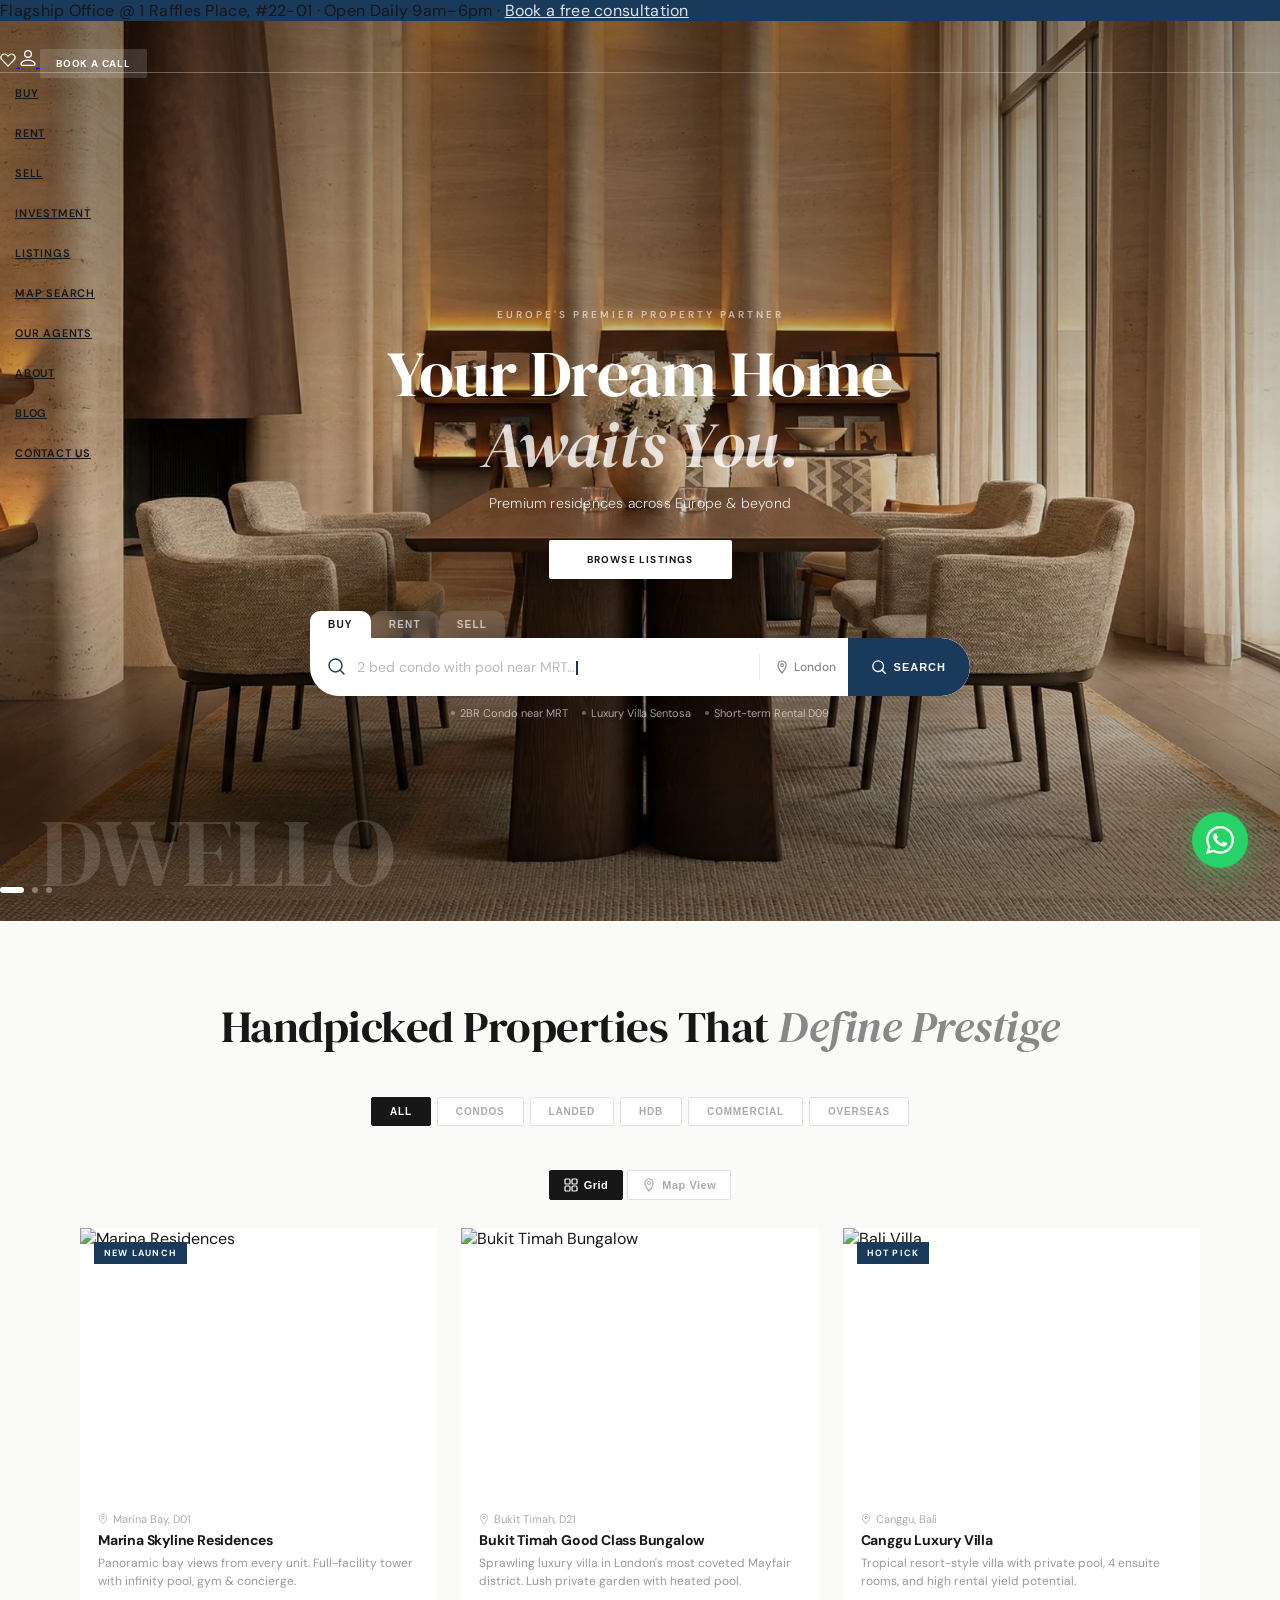
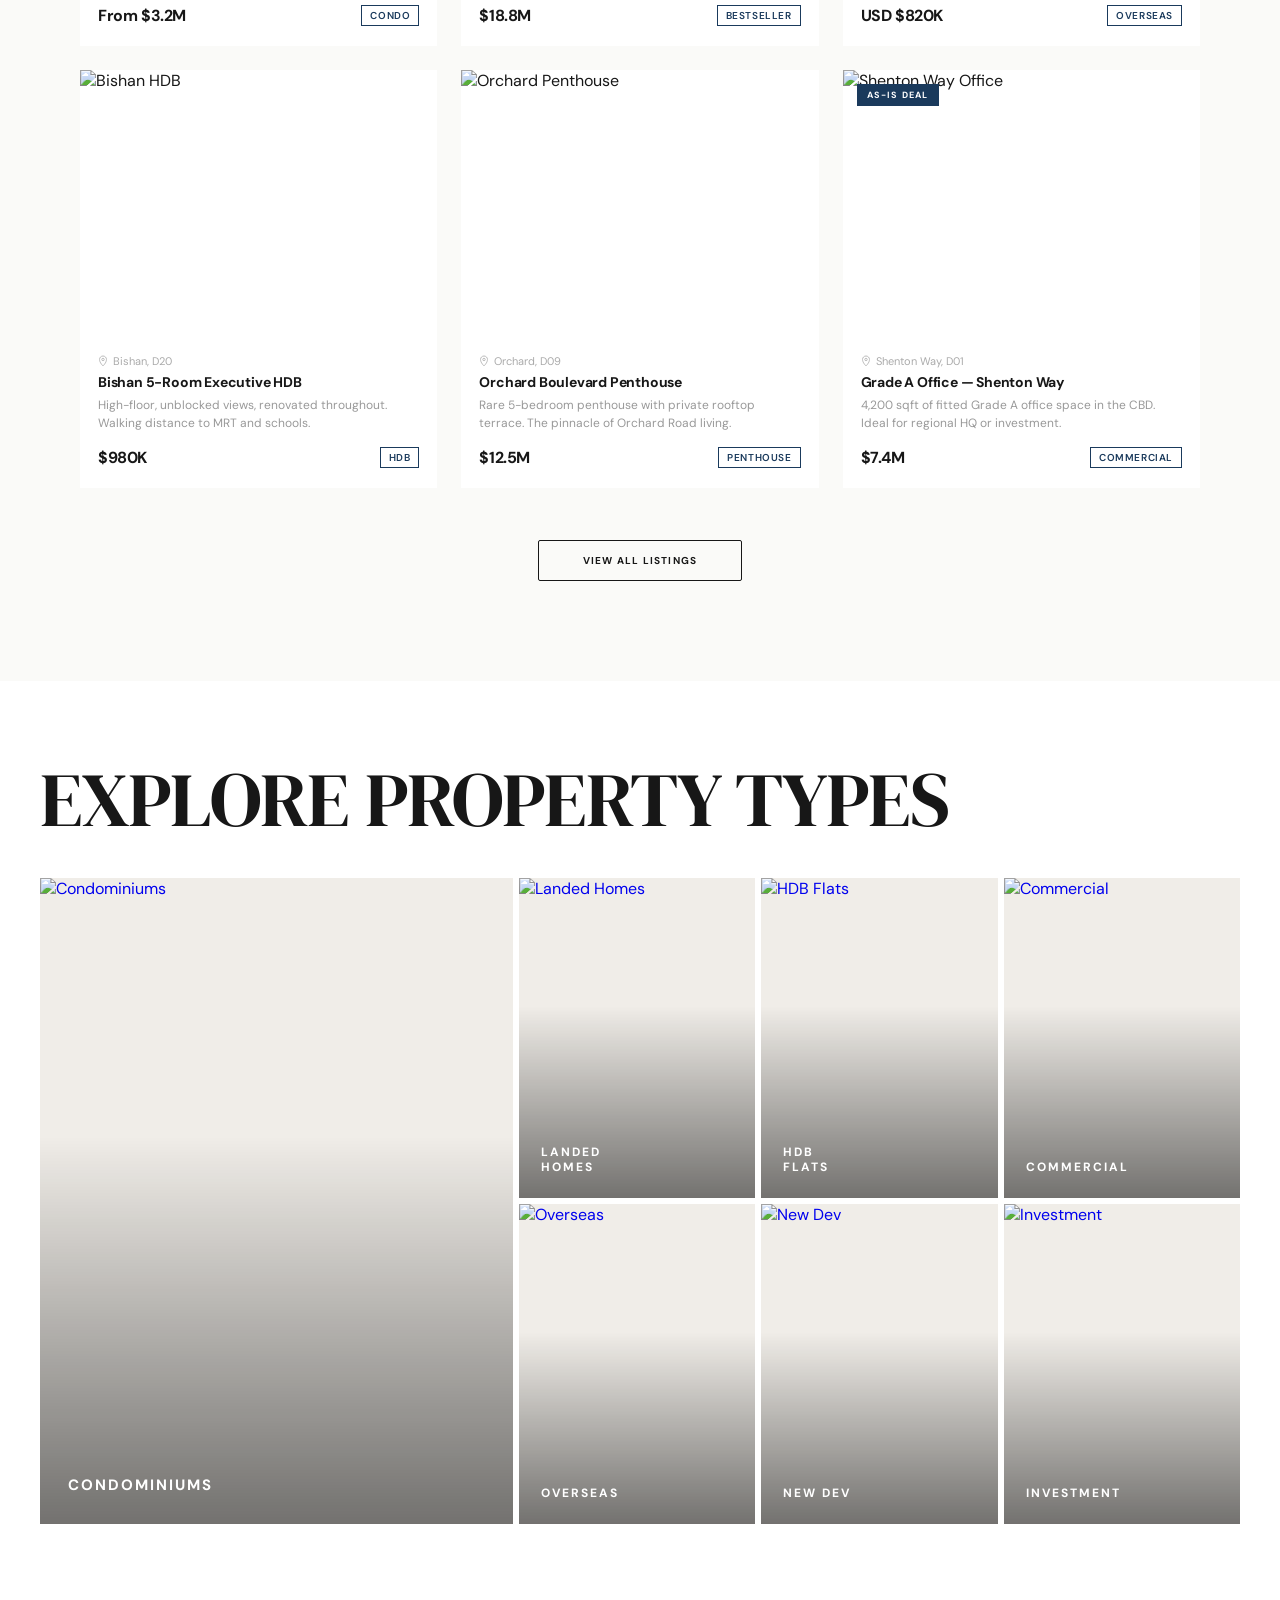
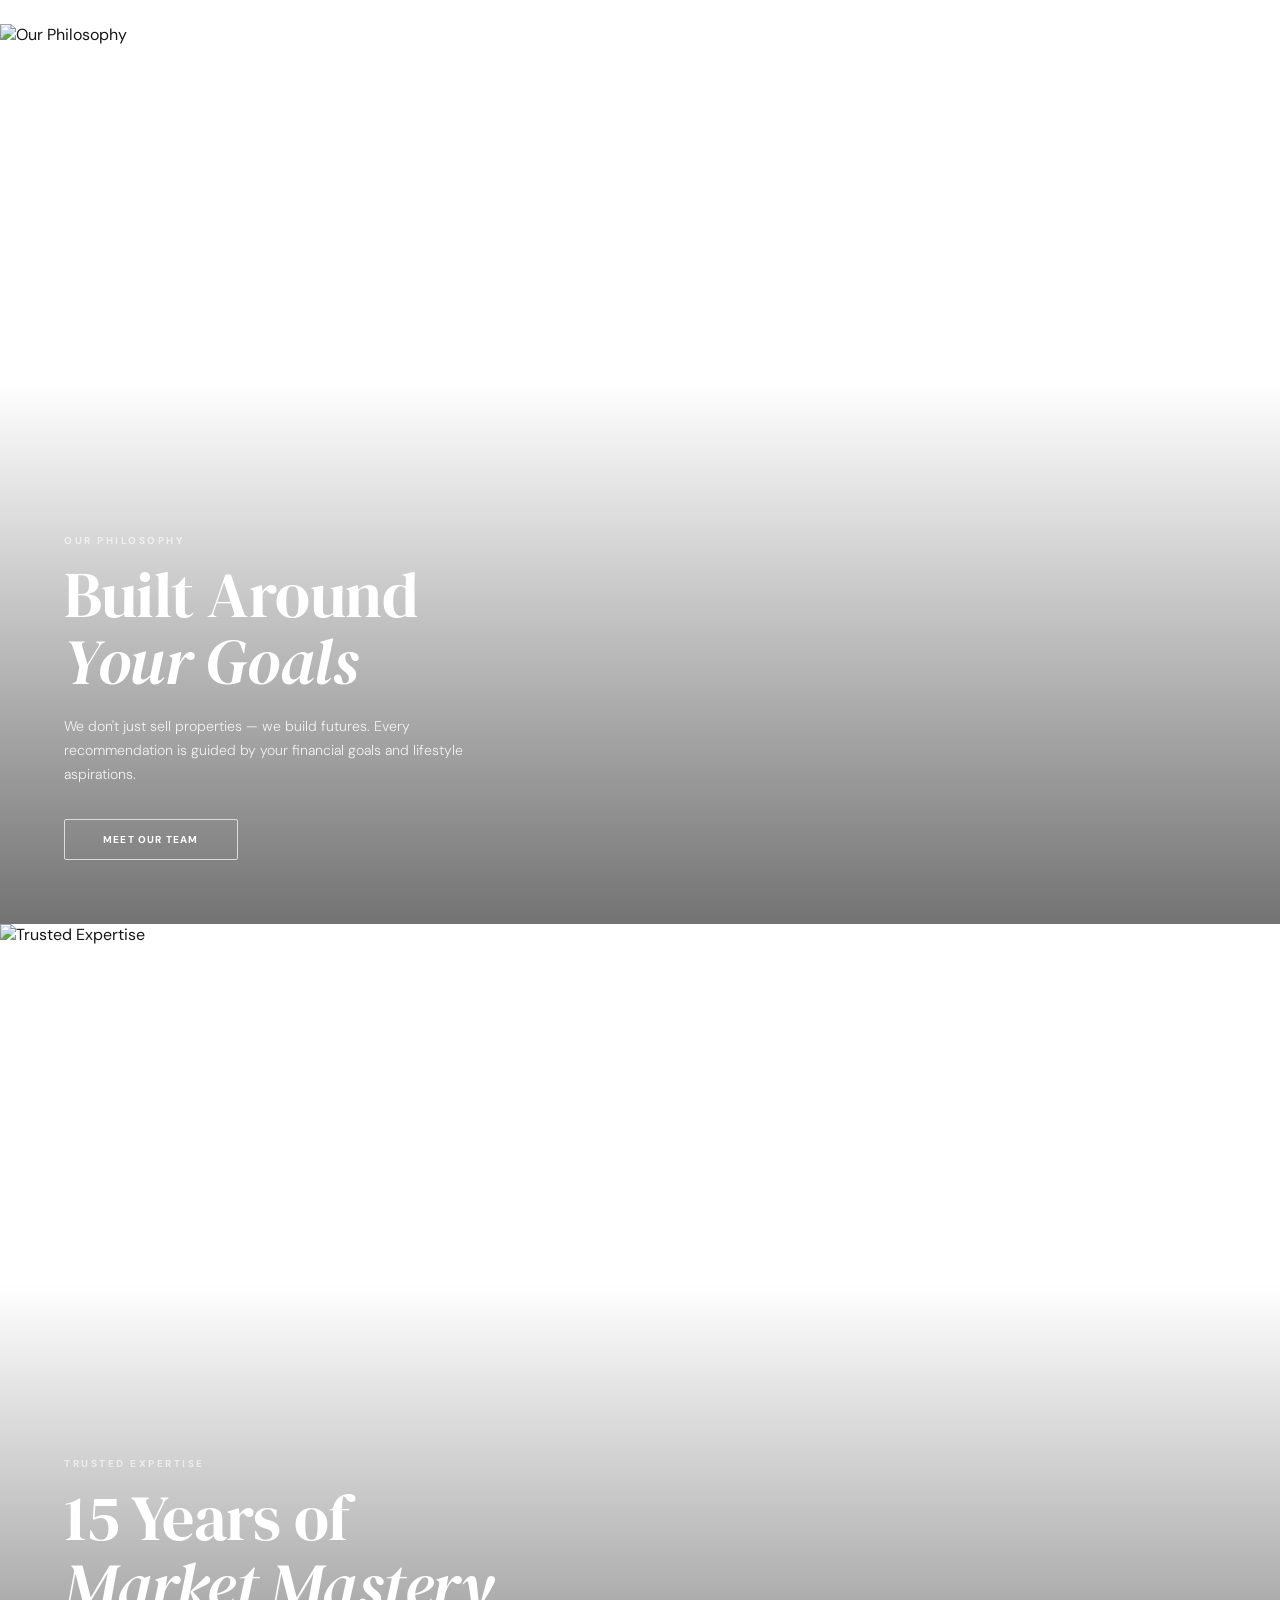
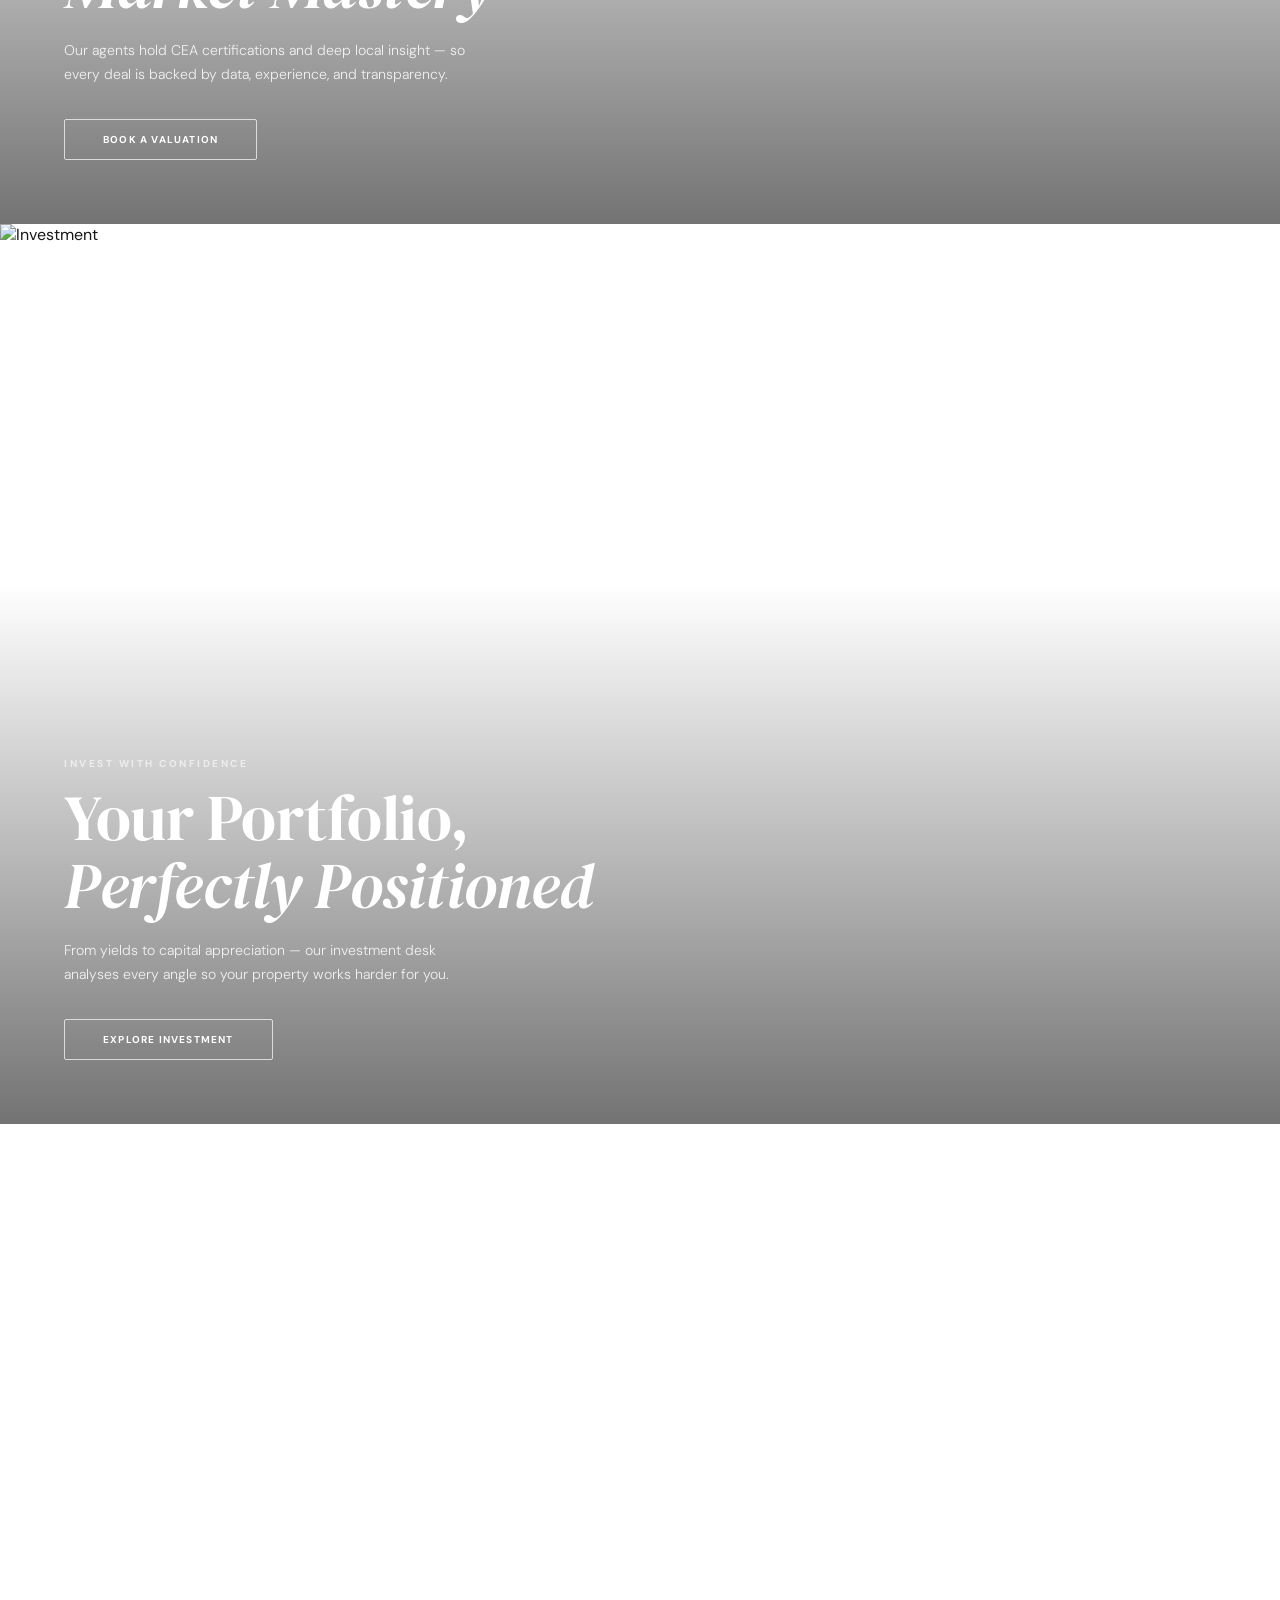
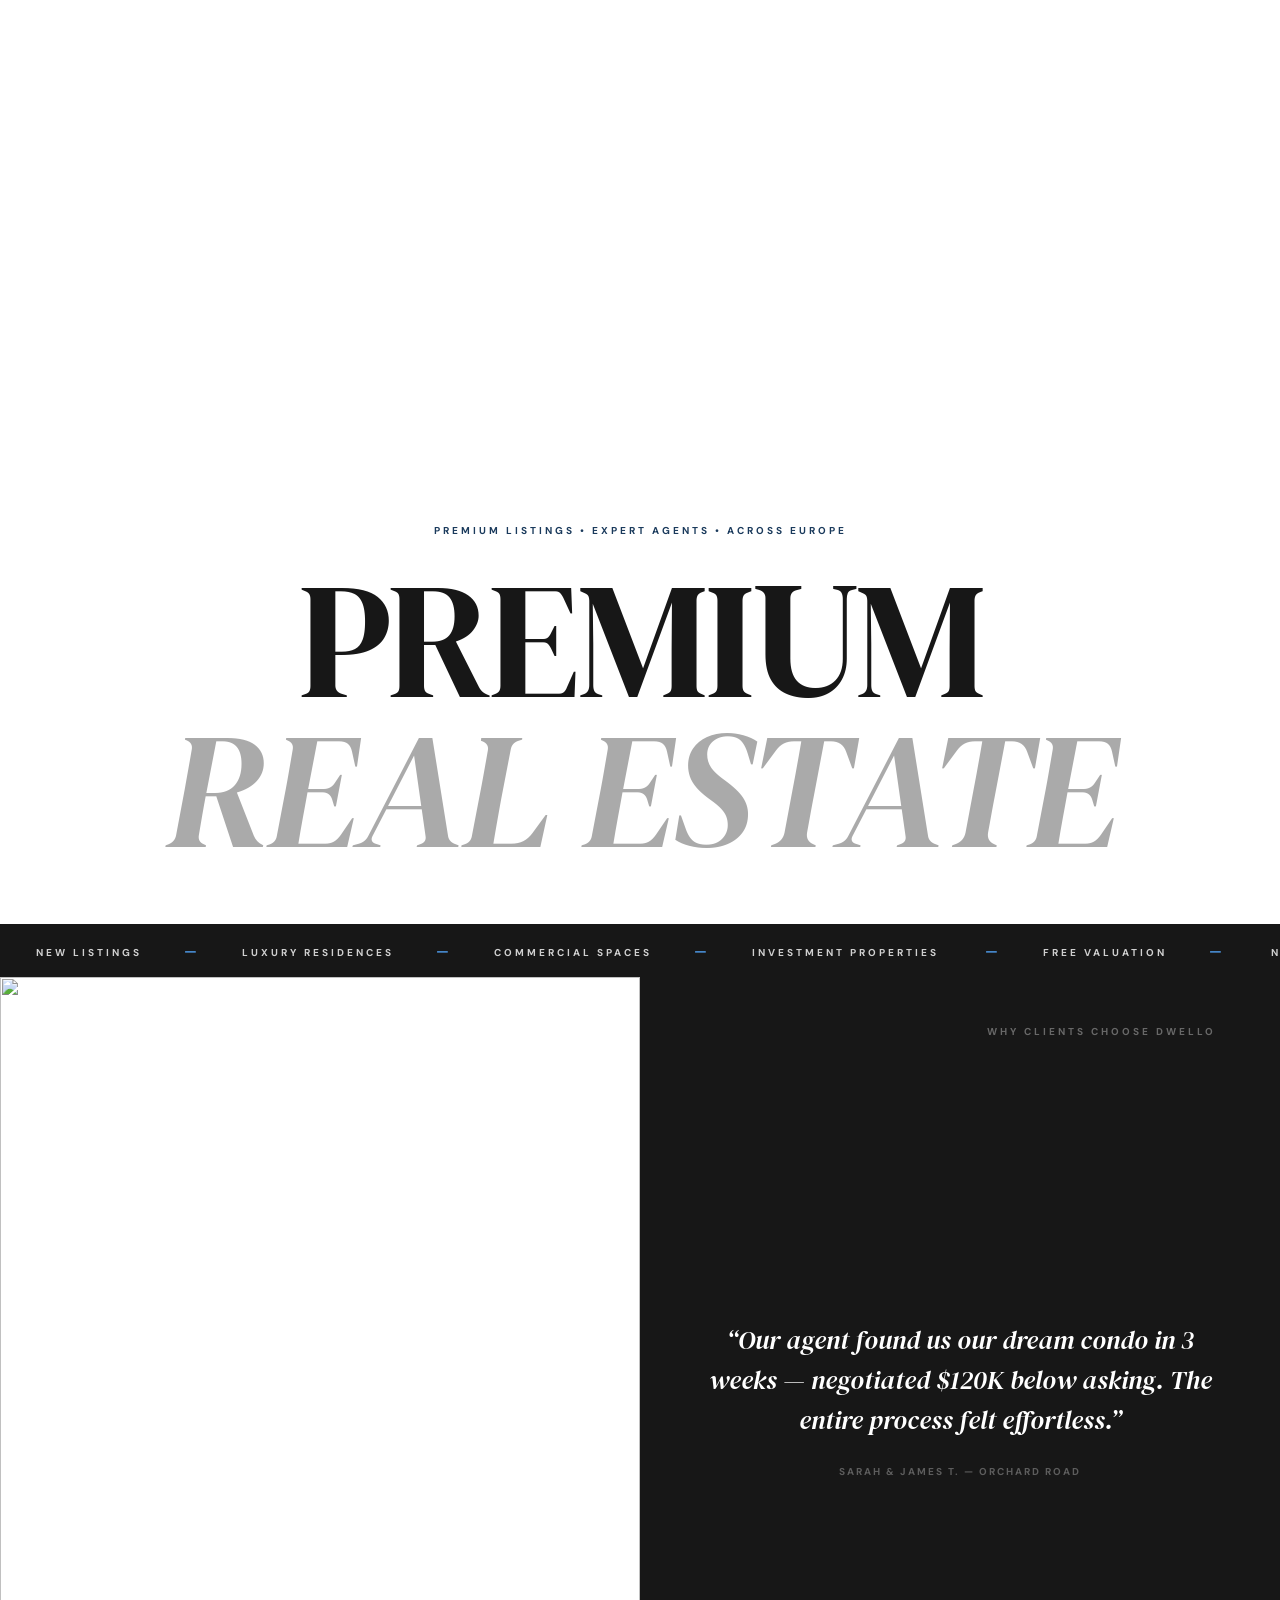
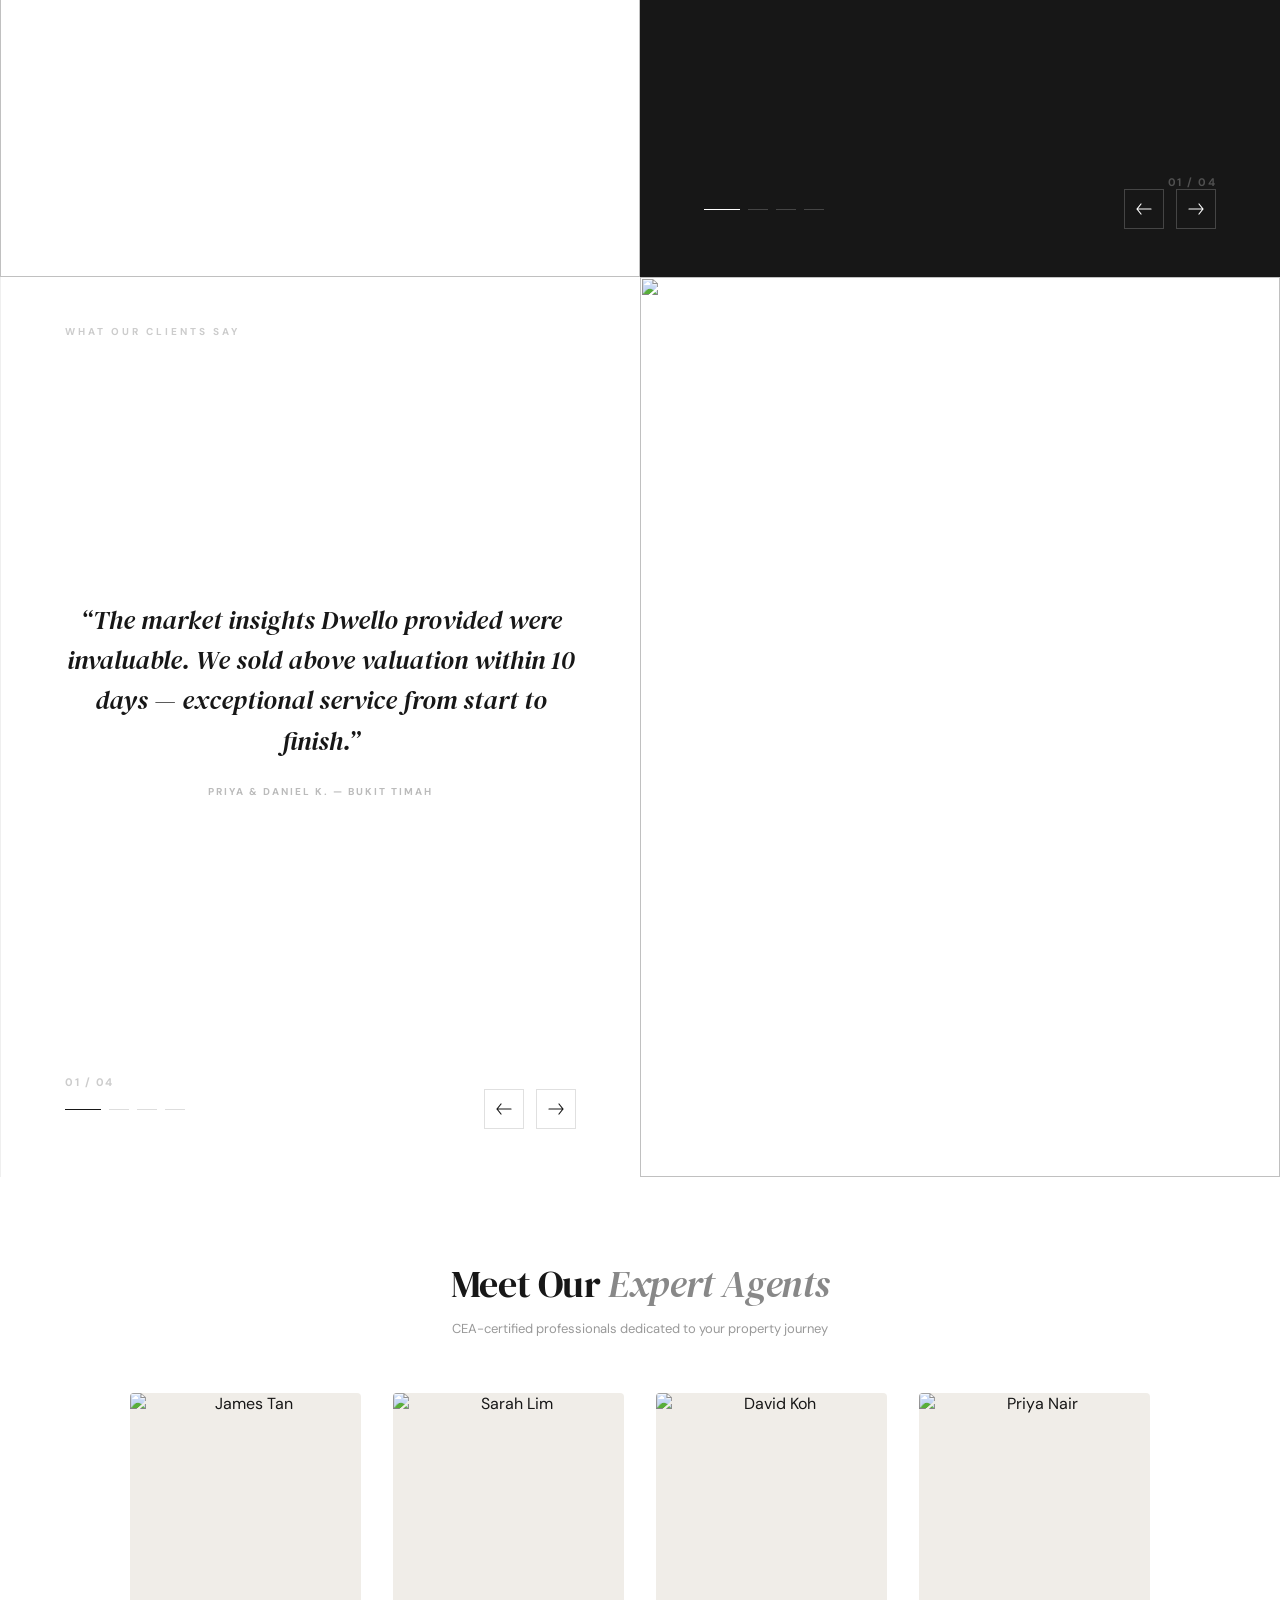
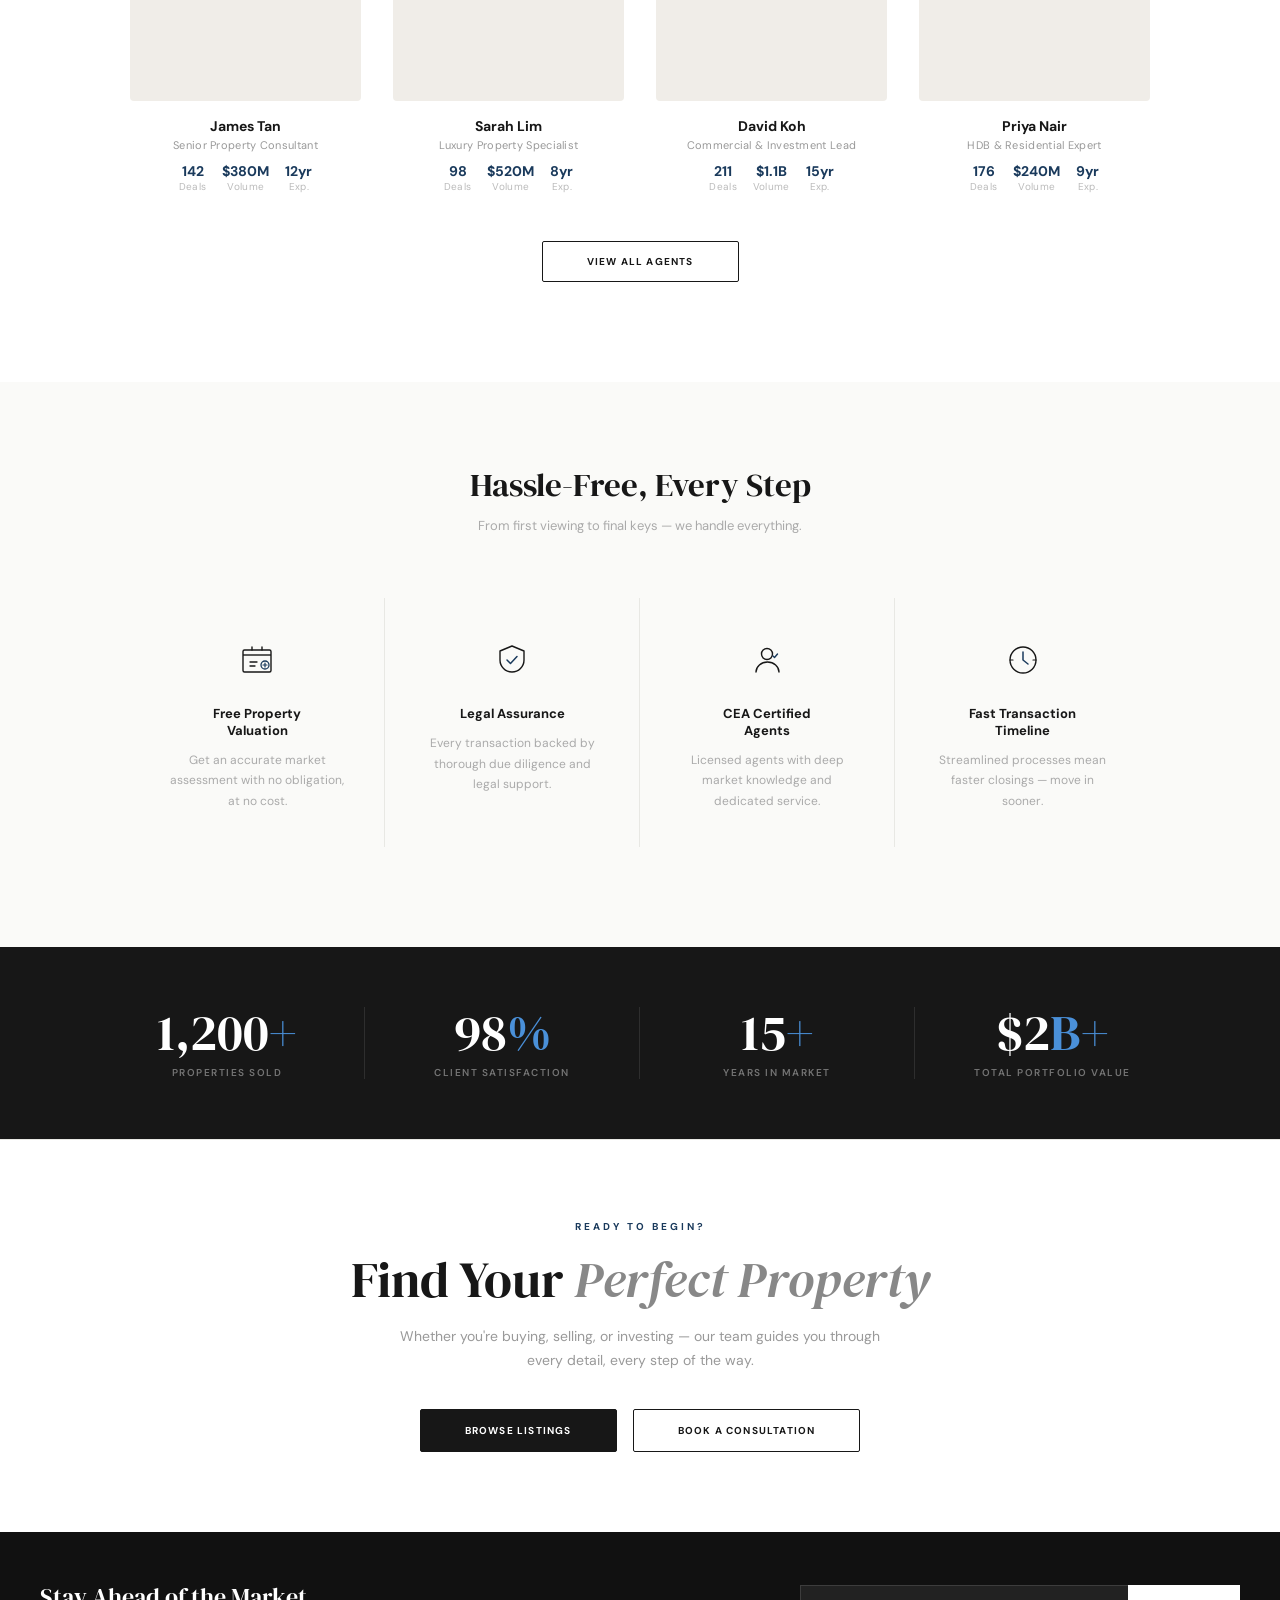
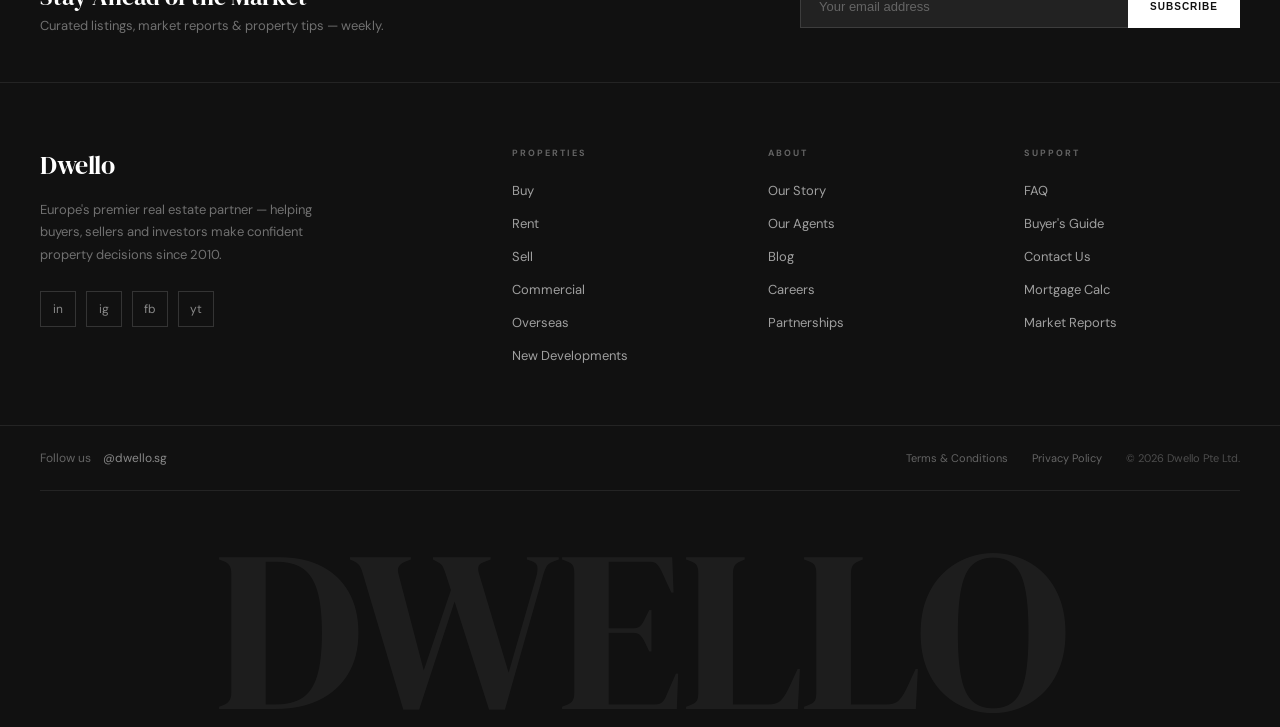
==== index.html @ b5bc9694 "add all project files" ====
<!DOCTYPE html>
<html lang="en">

<head>
    <meta charset="UTF-8">
    <meta name="viewport" content="width=device-width, initial-scale=1.0">
    <title>Dwello Real Estate — Europe's Premier Property Partner</title>
    <script src="https://cdn.tailwindcss.com"></script>
    <link rel="preconnect" href="https://fonts.googleapis.com">
    <link href="https://fonts.googleapis.com/css2?family=DM+Serif+Display:ital@0;1&family=DM+Sans:wght@300;400;500;600;700&display=swap" rel="stylesheet">
    <style>
        * {
            margin: 0;
            padding: 0;
            box-sizing: border-box;
        }
        
        body {
            font-family: 'DM Sans', sans-serif;
            color: #171717;
            background: #fff;
        }
        /* ── PRELOADER ── */
        
        #preloader {
            position: fixed;
            inset: 0;
            background: #fff;
            z-index: 99999;
            display: flex;
            align-items: center;
            justify-content: center;
            transition: opacity .7s ease;
        }
        
        .pl {
            display: inline-block;
            animation: letterBounce .6s ease infinite alternate;
            opacity: 0;
            animation-fill-mode: both;
        }
        
        .pl:nth-child(1) {
            animation-delay: 0s
        }
        
        .pl:nth-child(2) {
            animation-delay: .08s
        }
        
        .pl:nth-child(3) {
            animation-delay: .16s
        }
        
        .pl:nth-child(4) {
            animation-delay: .24s
        }
        
        .pl:nth-child(5) {
            animation-delay: .32s
        }
        
        .pl:nth-child(6) {
            animation-delay: .4s
        }
        
        @keyframes letterBounce {
            0% {
                transform: translateY(0);
                opacity: 1
            }
            100% {
                transform: translateY(-16px);
                opacity: 1
            }
        }
        /* ── HEADER ── */
        
        .site-header {
            position: fixed;
            top: 0;
            left: 0;
            width: 100%;
            z-index: 9999;
            transition: all .3s ease;
        }
        
        .top-part {
            background: transparent;
            transition: background .3s ease;
        }
        
        .nav-row {
            background: transparent;
            border-top: 1px solid rgba(255, 255, 255, .3);
            transition: all .3s ease;
        }
        
        .site-header.scrolled .top-part,
        .site-header.hovered .top-part {
            background: #fff;
            box-shadow: 0 1px 0 #e8e8e8;
        }
        
        .site-header.scrolled .nav-row,
        .site-header.hovered .nav-row {
            background: #fff;
            border-top-color: #e8e8e8;
        }
        
        .logo-white {
            transition: opacity .3s ease, visibility .3s ease;
        }
        
        .logo-black {
            position: absolute;
            top: 0;
            left: 0;
            opacity: 0;
            visibility: hidden;
            transition: opacity .3s ease, visibility .3s ease;
        }
        
        .site-header.scrolled .logo-white,
        .site-header.hovered .logo-white {
            opacity: 0;
            visibility: hidden;
        }
        
        .site-header.scrolled .logo-black,
        .site-header.hovered .logo-black {
            opacity: 1;
            visibility: visible;
        }
        
        .hdr-icon path,
        .hdr-icon circle {
            stroke: #fff;
            transition: stroke .3s ease;
        }
        
        .site-header.scrolled .hdr-icon path,
        .site-header.scrolled .hdr-icon circle,
        .site-header.hovered .hdr-icon path,
        .site-header.hovered .hdr-icon circle {
            stroke: #171717;
        }
        
        .nav-link {
            color: #171717;
            font-size: 11px;
            font-weight: 600;
            letter-spacing: .8px;
            text-transform: uppercase;
            display: block;
            padding: 13px 15px;
            transition: color .3s ease;
            white-space: nowrap;
        }
        
        .site-header.scrolled .nav-link,
        .site-header.hovered .nav-link {
            color: #171717;
        }
        
        .nav-link:hover {
            opacity: .6;
        }
        
        .search-input {
            background: transparent;
            border: none;
            outline: none;
            color: #fff;
            transition: color .3s ease;
        }
        
        .site-header.scrolled .search-input,
        .site-header.hovered .search-input {
            color: #171717;
        }
        
        .search-input::placeholder {
            color: rgba(255, 255, 255, .45);
            transition: color .3s ease;
        }
        
        .site-header.scrolled .search-input::placeholder,
        .site-header.hovered .search-input::placeholder {
            color: rgba(23, 23, 23, .35);
        }
        
        .dropdown-menu {
            position: absolute;
            top: 100%;
            left: 0;
            width: 100%;
            background: #fff;
            border-top: 1px solid #e8e8e8;
            opacity: 0;
            visibility: hidden;
            transition: opacity .2s ease, visibility .2s ease;
            z-index: 200;
        }
        
        .dropdown-menu.show {
            opacity: 1;
            visibility: visible;
        }
        
        @media(max-width:1023px) {
            .desktop-nav-wrap {
                display: none!important;
            }
            .mobile-menu-btn {
                display: flex!important;
            }
            .desktop-search {
                display: none!important;
            }
            .desktop-only-icons {
                display: none!important;
            }
        }
        
        @media(min-width:1024px) {
            .mobile-menu-btn {
                display: none!important;
            }
            .mobile-search-icon {
                display: none!important;
            }
        }
        /* ── HERO ── */
        
        .hero-section {
            height: 100vh;
            position: relative;
            overflow: hidden;
        }
        
        .hero-slide {
            position: absolute;
            inset: 0;
            opacity: 0;
            transition: opacity 1.2s cubic-bezier(.4, 0, .2, 1);
        }
        
        .hero-slide.active {
            opacity: 1;
            z-index: 1;
        }
        
        .hero-slide img {
            width: 100%;
            height: 100%;
            object-fit: cover;
            transform: scale(1.06);
            transition: transform 7s ease;
        }
        
        .hero-slide.active img {
            transform: scale(1);
        }
        
        .hero-overlay {
            position: absolute;
            inset: 0;
            background: linear-gradient(180deg, rgba(0, 0, 0, .42) 0%, rgba(0, 0, 0, .15) 55%, rgba(0, 0, 0, .38) 100%);
        }
        
        .hero-caption {
            position: absolute;
            top: 0;
            left: 0;
            width: 100%;
            height: 100%;
            display: flex;
            flex-direction: column;
            align-items: center;
            justify-content: center;
            padding: clamp(100px, 14vh, 140px) 0 40px;
            text-align: center;
            z-index: 2;
        }
        
        .hero-label {
            font-size: 10px;
            font-weight: 600;
            letter-spacing: 3px;
            text-transform: uppercase;
            color: rgba(255, 255, 255, .6);
            margin-bottom: 18px;
        }
        
        .hero-title {
            font-family: 'DM Serif Display', serif;
            font-size: clamp(32px, 5vw, 64px);
            font-weight: 400;
            color: #fff;
            line-height: 1.1;
            letter-spacing: -.5px;
            margin-bottom: 14px;
        }
        
        .hero-title em {
            font-style: italic;
            color: rgba(255, 255, 255, .8);
        }
        
        .hero-sub {
            font-size: clamp(13px, 1.1vw, 15px);
            color: rgba(255, 255, 255, .85);
            margin-bottom: 28px;
            font-weight: 300;
            letter-spacing: .2px;
        }
        
        .hero-btn {
            display: inline-block;
            background: #fff;
            color: #171717;
            font-size: 10px;
            font-weight: 700;
            letter-spacing: 1.2px;
            text-transform: uppercase;
            padding: 13px 38px;
            border-radius: 2px;
            text-decoration: none;
            transition: all .3s;
        }
        
        .hero-btn:hover {
            background: transparent;
            color: #fff;
            border: 1px solid #fff;
        }
        
        .pag-dot {
            width: 6px;
            height: 6px;
            background: rgba(255, 255, 255, .35);
            border-radius: 50%;
            display: inline-block;
            cursor: pointer;
            transition: all .35s ease;
        }
        
        .pag-dot.on {
            background: #fff;
            width: 24px;
            border-radius: 3px;
        }
        
        .hero-logo-bar {
            position: absolute;
            bottom: 0;
            left: 0;
            width: 100%;
            z-index: 3;
            padding: 0 40px 20px;
        }
        /* ── HERO SEARCH ── */
        
        .hero-search-outer {
            position: relative;
            width: 100%;
            z-index: 10;
            display: flex;
            flex-direction: column;
            align-items: center;
            padding: 0 20px;
            margin-top: 32px;
        }
        
        .hero-search-wrap {
            width: 100%;
            max-width: 660px;
            position: relative;
        }
        
        .hero-search-tabs {
            display: flex;
            gap: 0;
            margin-bottom: 0;
        }
        
        .hero-search-tab {
            font-size: 10px;
            font-weight: 700;
            letter-spacing: 1.2px;
            text-transform: uppercase;
            padding: 8px 18px;
            background: rgba(255, 255, 255, .15);
            color: rgba(255, 255, 255, .65);
            border: none;
            cursor: pointer;
            transition: all .2s;
            backdrop-filter: blur(6px);
            border-radius: 10px 10px 0 0;
        }
        
        .hero-search-tab.active {
            background: #fff;
            color: #171717;
        }
        
        .hero-search-tab:hover:not(.active) {
            background: rgba(255, 255, 255, .25);
            color: #fff;
        }
        
        .hero-search-bar {
            display: flex;
            align-items: center;
            background: #fff;
            border-radius: 0 32px 32px 32px;
            overflow: hidden;
            box-shadow: 0 24px 64px rgba(0, 0, 0, .32);
            height: 58px;
        }
        
        .hero-search-icon {
            padding: 0 12px 0 18px;
            flex-shrink: 0;
            display: flex;
            align-items: center;
        }
        
        .hero-search-input-wrap {
            flex: 1;
            position: relative;
            height: 100%;
            display: flex;
            align-items: center;
        }
        
        .hero-search-input {
            width: 100%;
            border: none;
            outline: none;
            font-size: 14px;
            color: #171717;
            background: transparent;
            font-family: 'DM Sans', sans-serif;
            caret-color: #1a3a5c;
        }
        
        .hero-search-input::placeholder {
            color: transparent;
        }
        
        .hero-search-placeholder {
            position: absolute;
            left: 0;
            top: 50%;
            transform: translateY(-50%);
            font-size: 14px;
            color: #bbb;
            pointer-events: none;
            white-space: nowrap;
            overflow: hidden;
            font-family: 'DM Sans', sans-serif;
            transition: opacity .2s;
        }
        
        .hero-search-placeholder.hidden {
            opacity: 0;
        }
        
        .hero-search-cursor {
            display: inline-block;
            width: 1.5px;
            height: 14px;
            background: #1a3a5c;
            margin-left: 1px;
            vertical-align: middle;
            animation: blink .75s step-end infinite;
        }
        
        @keyframes blink {
            0%,
            100% {
                opacity: 1
            }
            50% {
                opacity: 0
            }
        }
        
        .hero-search-divider {
            width: 1px;
            height: 26px;
            background: #ebebeb;
            flex-shrink: 0;
            margin: 0 4px;
        }
        
        .hero-search-location {
            display: flex;
            align-items: center;
            gap: 6px;
            padding: 0 12px;
            flex-shrink: 0;
            cursor: pointer;
        }
        
        .hero-search-location span {
            font-size: 12px;
            color: #888;
            font-weight: 500;
            white-space: nowrap;
        }
        
        .hero-search-btn {
            background: #1a3a5c;
            color: #fff;
            border: none;
            height: 100%;
            padding: 0 24px;
            font-size: 11px;
            font-weight: 700;
            letter-spacing: 1px;
            text-transform: uppercase;
            cursor: pointer;
            display: flex;
            align-items: center;
            gap: 8px;
            transition: background .25s;
            flex-shrink: 0;
            border-radius: 0 32px 32px 0;
        }
        
        .hero-search-btn:hover {
            background: #0f2640;
        }
        
        .hero-search-meta {
            margin-top: 10px;
            display: flex;
            align-items: center;
            gap: 14px;
            flex-wrap: wrap;
            justify-content: center;
        }
        
        .hero-search-suggestion {
            font-size: 11px;
            color: rgba(255, 255, 255, .6);
            cursor: pointer;
            display: flex;
            align-items: center;
            gap: 5px;
            transition: color .2s;
        }
        
        .hero-search-suggestion:hover {
            color: #fff;
        }
        
        .hero-search-suggestion-dot {
            width: 4px;
            height: 4px;
            background: rgba(255, 255, 255, .35);
            border-radius: 50%;
        }
        
        @media(max-width:600px) {
            .hero-search-outer {
                padding: 0 16px;
                margin-top: 24px;
            }
            .hero-search-bar {
                height: 50px;
            }
            .hero-search-location,
            .hero-search-divider {
                display: none;
            }
            .hero-search-btn {
                padding: 0 14px;
                font-size: 10px;
            }
        }
        /* ── MOBILE MENU ── */
        
        .mobile-menu {
            position: fixed;
            top: 0;
            left: 0;
            width: 100%;
            height: 100%;
            background: #fff;
            z-index: 10001;
            transform: translateX(-100%);
            transition: transform .35s cubic-bezier(.4, 0, .2, 1);
            overflow-y: auto;
        }
        
        .mobile-menu.open {
            transform: translateX(0);
        }
        /* ── PROPERTY LISTINGS ── */
        
        .handpicked-section {
            padding: 80px 0 100px;
            background: #fafaf8;
        }
        
        .handpicked-header {
            text-align: center;
            margin-bottom: 44px;
        }
        
        .handpicked-header h2 {
            font-family: 'DM Serif Display', serif;
            font-size: clamp(28px, 3.5vw, 46px);
            font-weight: 400;
            letter-spacing: -.5px;
            color: #171717;
            line-height: 1.15;
        }
        
        .handpicked-header h2 em {
            font-style: italic;
            color: #888;
        }
        
        .filter-tabs {
            display: flex;
            align-items: center;
            justify-content: center;
            gap: 6px;
            flex-wrap: wrap;
            margin-bottom: 44px;
            padding: 0 20px;
        }
        
        .filter-tab {
            font-size: 10px;
            font-weight: 700;
            letter-spacing: .8px;
            text-transform: uppercase;
            padding: 8px 18px;
            border: 1px solid #dfdfdf;
            background: #fff;
            color: #aaa;
            cursor: pointer;
            border-radius: 2px;
            transition: all .2s;
            white-space: nowrap;
        }
        
        .filter-tab:hover {
            border-color: #171717;
            color: #171717;
        }
        
        .filter-tab.active {
            background: #171717;
            border-color: #171717;
            color: #fff;
        }
        
        .view-tabs {
            display: flex;
            gap: 4px;
            justify-content: center;
            margin-bottom: 28px;
        }
        
        .view-tab {
            padding: 7px 14px;
            font-size: 11px;
            font-weight: 600;
            letter-spacing: .5px;
            border: 1px solid #dfdfdf;
            background: #fff;
            color: #aaa;
            cursor: pointer;
            border-radius: 2px;
            transition: all .2s;
            display: flex;
            align-items: center;
            gap: 6px;
        }
        
        .view-tab.active {
            background: #171717;
            border-color: #171717;
            color: #fff;
        }
        
        .property-grid {
            display: grid;
            grid-template-columns: repeat(3, 1fr);
            gap: 24px;
            max-width: 1200px;
            margin: 0 auto;
            padding: 0 40px;
        }
        
        @media(max-width:900px) {
            .property-grid {
                grid-template-columns: repeat(2, 1fr);
                padding: 0 20px;
            }
        }
        
        @media(max-width:560px) {
            .property-grid {
                grid-template-columns: 1fr;
                padding: 0 20px;
            }
        }
        
        .prop-card {
            background: #fff;
            overflow: hidden;
            cursor: pointer;
            opacity: 0;
            transform: translateY(28px);
            transition: box-shadow .35s ease;
        }
        
        .prop-card.visible {
            animation: cardReveal .6s ease forwards;
        }
        
        @keyframes cardReveal {
            to {
                opacity: 1;
                transform: translateY(0)
            }
        }
        
        .prop-card:hover {
            box-shadow: 0 12px 48px rgba(0, 0, 0, .1);
        }
        
        .prop-img-wrap {
            position: relative;
            width: 100%;
            aspect-ratio: 4/3;
            overflow: hidden;
        }
        
        .prop-img-wrap img {
            width: 100%;
            height: 100%;
            object-fit: cover;
            display: block;
            transition: transform .7s cubic-bezier(.25, .46, .45, .94);
            will-change: transform;
        }
        
        .prop-card:hover .prop-img-wrap img {
            transform: scale(1.08);
        }
        
        .prop-badge {
            position: absolute;
            top: 14px;
            left: 14px;
            font-size: 9px;
            font-weight: 700;
            letter-spacing: 1.2px;
            text-transform: uppercase;
            padding: 5px 10px;
            background: #1a3a5c;
            color: #fff;
            z-index: 2;
        }
        
        .prop-overlay {
            position: absolute;
            inset: 0;
            background: linear-gradient(0deg, rgba(0, 0, 0, .58) 0%, rgba(0, 0, 0, 0) 55%);
            opacity: 0;
            transition: opacity .4s ease;
            display: flex;
            align-items: flex-end;
            padding: 16px;
            z-index: 2;
        }
        
        .prop-card:hover .prop-overlay {
            opacity: 1;
        }
        
        .prop-overlay-actions {
            display: flex;
            gap: 8px;
            width: 100%;
        }
        
        .prop-overlay-btn {
            flex: 1;
            display: flex;
            align-items: center;
            justify-content: center;
            gap: 6px;
            padding: 9px 12px;
            font-size: 10px;
            font-weight: 700;
            letter-spacing: .8px;
            text-transform: uppercase;
            cursor: pointer;
            border: none;
            border-radius: 2px;
            transition: all .25s;
            transform: translateY(8px);
            transition: transform .4s ease .05s, background .25s;
        }
        
        .prop-card:hover .prop-overlay-btn {
            transform: translateY(0);
        }
        
        .prop-btn-view {
            background: rgba(255, 255, 255, .18);
            color: #fff;
            backdrop-filter: blur(6px);
            border: 1px solid rgba(255, 255, 255, .3);
        }
        
        .prop-btn-view:hover {
            background: rgba(255, 255, 255, .3);
        }
        
        .prop-btn-book {
            background: #1a3a5c;
            color: #fff;
        }
        
        .prop-btn-book:hover {
            background: #0f2640;
        }
        
        .prop-body {
            padding: 16px 18px 20px;
        }
        
        .prop-location {
            display: flex;
            align-items: center;
            gap: 5px;
            font-size: 11px;
            color: #aaa;
            margin-bottom: 5px;
        }
        
        .prop-name {
            font-size: 14px;
            font-weight: 700;
            color: #171717;
            letter-spacing: -.2px;
            margin-bottom: 5px;
        }
        
        .prop-desc {
            font-size: 12px;
            color: #999;
            line-height: 1.55;
            margin-bottom: 14px;
        }
        
        .prop-price-row {
            display: flex;
            align-items: center;
            justify-content: space-between;
        }
        
        .prop-price {
            font-size: 16px;
            font-weight: 700;
            color: #171717;
            letter-spacing: -.4px;
        }
        
        .prop-tag {
            font-size: 10px;
            font-weight: 600;
            letter-spacing: .6px;
            text-transform: uppercase;
            color: #1a3a5c;
            border: 1px solid #1a3a5c;
            padding: 3px 8px;
        }
        
        .view-all-wrap {
            text-align: center;
            margin-top: 52px;
        }
        
        .view-all-btn {
            display: inline-block;
            font-size: 10px;
            font-weight: 700;
            letter-spacing: 1.2px;
            text-transform: uppercase;
            padding: 13px 44px;
            border: 1.5px solid #171717;
            color: #171717;
            background: transparent;
            text-decoration: none;
            transition: all .25s;
            border-radius: 2px;
        }
        
        .view-all-btn:hover {
            background: #171717;
            color: #fff;
        }
        /* ── MAP VIEW ── */
        
        #mapView {
            display: none;
            max-width: 1200px;
            margin: 0 auto;
            padding: 0 40px;
        }
        
        #mapView.active {
            display: block;
        }
        
        .map-container {
            border-radius: 4px;
            overflow: hidden;
            position: relative;
        }
        
        .map-frame {
            width: 100%;
            height: 520px;
            border: none;
        }
        
        .map-listings-panel {
            display: grid;
            grid-template-columns: repeat(3, 1fr);
            gap: 12px;
            margin-top: 16px;
        }
        
        @media(max-width:768px) {
            .map-listings-panel {
                grid-template-columns: 1fr 1fr;
            }
        }
        
        .map-listing-card {
            background: #fff;
            border: 1px solid #ebebeb;
            padding: 12px;
            border-radius: 2px;
            cursor: pointer;
            transition: border-color .2s, box-shadow .2s;
        }
        
        .map-listing-card:hover {
            border-color: #1a3a5c;
            box-shadow: 0 4px 20px rgba(0, 0, 0, .08);
        }
        
        .map-listing-card .mloc {
            font-size: 10px;
            color: #aaa;
            letter-spacing: .5px;
            text-transform: uppercase;
            margin-bottom: 4px;
        }
        
        .map-listing-card .mname {
            font-size: 13px;
            font-weight: 700;
            color: #171717;
            margin-bottom: 4px;
        }
        
        .map-listing-card .mprice {
            font-size: 13px;
            font-weight: 700;
            color: #1a3a5c;
        }
        /* ── SCROLL COVER ── */
        
        .scroll-cover-section {
            position: relative;
        }
        
        .scroll-panel,
        .scroll-panel-over {
            position: sticky;
            top: 0;
            width: 100%;
            height: 100vh;
            overflow: hidden;
        }
        
        .scroll-slot {
            height: 200vh;
        }
        
        .scroll-slot:first-child {
            height: 200vh;
        }
        
        .scroll-slot+.scroll-slot {
            margin-top: -100vh;
        }
        
        .scroll-panel img,
        .scroll-panel-over img {
            position: absolute;
            inset: 0;
            width: 100%;
            height: 100%;
            object-fit: cover;
            display: block;
        }
        
        .scroll-panel-content {
            position: absolute;
            inset: 0;
            display: flex;
            flex-direction: column;
            justify-content: flex-end;
            padding: clamp(32px, 5vw, 72px);
            z-index: 3;
            background: linear-gradient(180deg, rgba(0, 0, 0, 0) 40%, rgba(0, 0, 0, .55) 100%);
        }
        
        .scroll-panel-eyebrow {
            font-size: 10px;
            font-weight: 700;
            letter-spacing: 2.5px;
            text-transform: uppercase;
            color: rgba(255, 255, 255, .6);
            margin-bottom: 14px;
        }
        
        .scroll-panel-title {
            font-family: 'DM Serif Display', serif;
            font-size: clamp(32px, 5vw, 68px);
            font-weight: 400;
            letter-spacing: -.5px;
            line-height: 1.05;
            color: #fff;
            margin-bottom: 20px;
            max-width: 680px;
        }
        
        .scroll-panel-title em {
            font-style: italic;
        }
        
        .scroll-panel-sub {
            font-size: clamp(13px, 1.1vw, 15px);
            font-weight: 300;
            color: rgba(255, 255, 255, .85);
            line-height: 1.7;
            max-width: 420px;
            margin-bottom: 32px;
        }
        
        .scroll-panel-btn {
            display: inline-block;
            font-size: 10px;
            font-weight: 700;
            letter-spacing: 1.2px;
            text-transform: uppercase;
            padding: 13px 38px;
            background: transparent;
            border: 1.5px solid rgba(255, 255, 255, .7);
            color: #fff;
            text-decoration: none;
            border-radius: 2px;
            transition: background .25s, border-color .25s;
            align-self: flex-start;
        }
        
        .scroll-panel-btn:hover {
            background: #fff;
            color: #171717;
            border-color: #fff;
        }
        
        .scroll-cover-progress {
            position: absolute;
            bottom: 32px;
            right: 40px;
            z-index: 10;
            display: flex;
            flex-direction: column;
            align-items: center;
            gap: 6px;
        }
        
        .scroll-cover-progress span {
            display: block;
            width: 1px;
            height: 60px;
            background: rgba(255, 255, 255, .2);
            position: relative;
            overflow: hidden;
        }
        
        .scroll-cover-progress span::after {
            content: '';
            position: absolute;
            top: 0;
            left: 0;
            width: 100%;
            background: #fff;
            transition: height .1s linear;
        }
        /* ── ESSENTIALS ── */
        
        .essentials-section {
            padding: 80px 0 100px;
            background: #fff;
            overflow: hidden;
        }
        
        .essentials-heading {
            font-family: 'DM Serif Display', serif;
            font-size: clamp(36px, 6vw, 88px);
            font-weight: 400;
            letter-spacing: -1px;
            line-height: 1;
            color: #171717;
            text-transform: uppercase;
            padding: 0 40px;
            margin-bottom: 40px;
        }
        
        @media(max-width:600px) {
            .essentials-heading {
                padding: 0 20px;
            }
        }
        
        .essentials-grid {
            display: grid;
            grid-template-columns: 2fr 1fr 1fr 1fr;
            grid-template-rows: 320px 320px;
            gap: 6px;
            padding: 0 40px;
            max-width: 1400px;
            margin: 0 auto;
        }
        
        @media(max-width:1024px) {
            .essentials-grid {
                grid-template-columns: 1fr 1fr 1fr;
                grid-template-rows: 280px 200px 200px;
                padding: 0 20px;
            }
            .ess-sofas {
                grid-column: 1/-1!important;
                grid-row: 1!important;
            }
        }
        
        @media(max-width:600px) {
            .essentials-grid {
                grid-template-columns: 1fr 1fr;
                grid-template-rows: 240px 160px 160px 160px;
            }
            .ess-sofas {
                grid-column: 1/-1!important;
                grid-row: 1!important;
            }
            .ess-storage {
                grid-column: 1/-1!important;
            }
        }
        
        .ess-item {
            position: relative;
            overflow: hidden;
            cursor: pointer;
            background: #f0ede8;
            text-decoration: none;
            opacity: 0;
            transition: opacity .7s ease, transform .7s cubic-bezier(.22, 1, .36, 1);
        }
        
        .ess-sofas {
            grid-row: span 2;
        }
        
        .ess-item img {
            width: 100%;
            height: 100%;
            object-fit: cover;
            display: block;
            transition: transform .7s cubic-bezier(.25, .46, .45, .94);
            will-change: transform;
        }
        
        .ess-item:hover img {
            transform: scale(1.07);
        }
        
        .ess-item-overlay {
            position: absolute;
            inset: 0;
            background: linear-gradient(180deg, rgba(0, 0, 0, 0) 40%, rgba(0, 0, 0, .52) 100%);
            transition: background .4s ease;
        }
        
        .ess-item:hover .ess-item-overlay {
            background: linear-gradient(180deg, rgba(0, 0, 0, .1) 0%, rgba(0, 0, 0, .62) 100%);
        }
        
        .ess-item-label {
            position: absolute;
            bottom: 22px;
            left: 22px;
            font-size: 12px;
            font-weight: 700;
            letter-spacing: 2px;
            text-transform: uppercase;
            color: #fff;
            z-index: 2;
            line-height: 1.3;
        }
        
        .ess-sofas .ess-item-label {
            font-size: 15px;
            bottom: 28px;
            left: 28px;
        }
        
        .ess-item.from-left {
            transform: translateX(-60px)
        }
        
        .ess-item.from-right {
            transform: translateX(60px)
        }
        
        .ess-item.from-top {
            transform: translateY(-60px)
        }
        
        .ess-item.from-bottom {
            transform: translateY(60px)
        }
        
        .ess-item.revealed {
            opacity: 1;
            transform: translate(0, 0)!important;
        }
        /* ── AGENTS ── */
        
        .agents-section {
            padding: 80px 0 100px;
            background: #fff;
        }
        
        .agents-header {
            text-align: center;
            margin-bottom: 56px;
        }
        
        .agents-header h2 {
            font-family: 'DM Serif Display', serif;
            font-size: clamp(26px, 3vw, 42px);
            font-weight: 400;
            color: #171717;
            letter-spacing: -.4px;
        }
        
        .agents-header p {
            font-size: 13px;
            color: #999;
            margin-top: 10px;
        }
        
        .agents-grid {
            display: grid;
            grid-template-columns: repeat(4, 1fr);
            gap: 32px;
            max-width: 1100px;
            margin: 0 auto;
            padding: 0 40px;
        }
        
        @media(max-width:900px) {
            .agents-grid {
                grid-template-columns: repeat(2, 1fr);
            }
        }
        
        @media(max-width:540px) {
            .agents-grid {
                grid-template-columns: 1fr 1fr;
                gap: 20px;
                padding: 0 20px;
            }
        }
        
        .agent-card {
            text-align: center;
            opacity: 0;
            transform: translateY(24px);
            transition: opacity .6s ease, transform .6s ease;
        }
        
        .agent-card.revealed {
            opacity: 1;
            transform: translateY(0);
        }
        
        .agent-photo-wrap {
            position: relative;
            width: 100%;
            aspect-ratio: 3/4;
            overflow: hidden;
            border-radius: 4px;
            margin-bottom: 16px;
            background: #f0ede8;
        }
        
        .agent-photo-wrap img {
            width: 100%;
            height: 100%;
            object-fit: cover;
            object-position: top;
            display: block;
            transition: transform .6s ease;
        }
        
        .agent-card:hover .agent-photo-wrap img {
            transform: scale(1.05);
        }
        
        .agent-overlay {
            position: absolute;
            inset: 0;
            background: linear-gradient(180deg, transparent 50%, rgba(26, 58, 92, .85) 100%);
            opacity: 0;
            transition: opacity .35s ease;
            display: flex;
            align-items: flex-end;
            padding: 18px;
            gap: 8px;
        }
        
        .agent-card:hover .agent-overlay {
            opacity: 1;
        }
        
        .agent-overlay-btn {
            flex: 1;
            padding: 8px;
            font-size: 10px;
            font-weight: 700;
            letter-spacing: .8px;
            text-transform: uppercase;
            border: none;
            cursor: pointer;
            border-radius: 2px;
            text-decoration: none;
            display: flex;
            align-items: center;
            justify-content: center;
            transition: all .2s;
        }
        
        .agent-btn-wa {
            background: #25D366;
            color: #fff;
        }
        
        .agent-btn-wa:hover {
            background: #1da851;
        }
        
        .agent-btn-profile {
            background: rgba(255, 255, 255, .15);
            color: #fff;
            border: 1px solid rgba(255, 255, 255, .3);
            backdrop-filter: blur(6px);
        }
        
        .agent-btn-profile:hover {
            background: rgba(255, 255, 255, .25);
        }
        
        .agent-name {
            font-size: 14px;
            font-weight: 700;
            color: #171717;
            margin-bottom: 3px;
        }
        
        .agent-title {
            font-size: 11px;
            color: #999;
            letter-spacing: .3px;
        }
        
        .agent-stats {
            display: flex;
            justify-content: center;
            gap: 16px;
            margin-top: 10px;
        }
        
        .agent-stat {
            text-align: center;
        }
        
        .agent-stat-num {
            font-size: 14px;
            font-weight: 700;
            color: #1a3a5c;
        }
        
        .agent-stat-label {
            font-size: 10px;
            color: #bbb;
            letter-spacing: .3px;
        }
        
        .agents-cta {
            text-align: center;
            margin-top: 48px;
        }
        /* ── TESTIMONIALS ── */
        
        .testimonials-section {
            display: flex;
            min-height: 100vh;
            position: relative;
        }
        
        .testi-image-panel {
            width: 50%;
            position: relative;
            overflow: hidden;
            flex-shrink: 0;
        }
        
        .testi-image-panel img {
            width: 100%;
            height: 100%;
            object-fit: cover;
            display: block;
            position: absolute;
            inset: 0;
            transition: opacity .8s ease;
        }
        
        .testi-image-panel img.t-active {
            opacity: 1;
            z-index: 2;
        }
        
        .testi-image-panel img.t-inactive {
            opacity: 0;
            z-index: 1;
        }
        
        .testi-dark-panel {
            width: 50%;
            background: #171717;
            display: flex;
            flex-direction: column;
            justify-content: space-between;
            padding: 48px 64px;
            position: relative;
            min-height: 100vh;
        }
        
        .testi-light-panel {
            width: 50%;
            background: #fff;
            display: flex;
            flex-direction: column;
            justify-content: space-between;
            padding: 48px 64px;
            position: relative;
            min-height: 100vh;
            border-left: 1px solid #efefef;
        }
        
        .testi-eyebrow {
            font-size: 10px;
            font-weight: 700;
            letter-spacing: 3px;
            text-transform: uppercase;
            color: rgba(255, 255, 255, .35);
            text-align: right;
        }
        
        .testi-eyebrow--light {
            font-size: 10px;
            font-weight: 700;
            letter-spacing: 3px;
            text-transform: uppercase;
            color: #ccc;
            text-align: left;
        }
        
        .testi-quote-wrap {
            flex: 1;
            display: flex;
            align-items: center;
            justify-content: center;
            padding: 40px 0;
        }
        
        .testi-quote {
            font-family: 'DM Serif Display', serif;
            font-size: clamp(18px, 2.2vw, 26px);
            font-weight: 400;
            line-height: 1.55;
            color: #fff;
            text-align: center;
            font-style: italic;
            opacity: 0;
            transform: translateY(18px);
            transition: opacity .6s ease, transform .6s ease;
        }
        
        .testi-quote.t-visible {
            opacity: 1;
            transform: translateY(0);
        }
        
        .testi-quote--light {
            font-family: 'DM Serif Display', serif;
            font-size: clamp(18px, 2.2vw, 26px);
            font-weight: 400;
            line-height: 1.55;
            color: #171717;
            text-align: center;
            font-style: italic;
            opacity: 0;
            transform: translateY(18px);
            transition: opacity .6s ease, transform .6s ease;
        }
        
        .testi-quote--light.t-visible {
            opacity: 1;
            transform: translateY(0);
        }
        
        .testi-author {
            font-size: 10px;
            font-weight: 700;
            letter-spacing: 2px;
            text-transform: uppercase;
            color: rgba(255, 255, 255, .3);
            text-align: center;
            margin-top: 24px;
            opacity: 0;
            transition: opacity .6s ease .15s;
        }
        
        .testi-author.t-visible {
            opacity: 1;
        }
        
        .testi-author--light {
            font-size: 10px;
            font-weight: 700;
            letter-spacing: 2px;
            text-transform: uppercase;
            color: #bbb;
            text-align: center;
            margin-top: 24px;
            opacity: 0;
            transition: opacity .6s ease .15s;
        }
        
        .testi-author--light.t-visible {
            opacity: 1;
        }
        
        .testi-nav {
            display: flex;
            align-items: center;
            justify-content: space-between;
        }
        
        .testi-dots {
            display: flex;
            gap: 8px;
            align-items: center;
        }
        
        .testi-dot {
            width: 20px;
            height: 1px;
            background: rgba(255, 255, 255, .2);
            cursor: pointer;
            transition: background .3s, width .3s;
        }
        
        .testi-dot.on {
            background: #fff;
            width: 36px;
        }
        
        .testi-dot--light {
            width: 20px;
            height: 1px;
            background: #ddd;
            cursor: pointer;
            transition: background .3s, width .3s;
        }
        
        .testi-dot--light.on {
            background: #171717;
            width: 36px;
        }
        
        .testi-arrows {
            display: flex;
            gap: 12px;
        }
        
        .testi-arrow {
            width: 40px;
            height: 40px;
            border: 1px solid rgba(255, 255, 255, .2);
            background: transparent;
            display: flex;
            align-items: center;
            justify-content: center;
            cursor: pointer;
            transition: border-color .25s, background .25s;
        }
        
        .testi-arrow:hover {
            border-color: #fff;
            background: rgba(255, 255, 255, .07);
        }
        
        .testi-arrow svg path {
            stroke: #fff;
        }
        
        .testi-arrow--light {
            width: 40px;
            height: 40px;
            border: 1px solid #e0e0e0;
            background: transparent;
            display: flex;
            align-items: center;
            justify-content: center;
            cursor: pointer;
            transition: border-color .25s, background .25s;
        }
        
        .testi-arrow--light:hover {
            border-color: #171717;
            background: rgba(23, 23, 23, .05);
        }
        
        .testi-arrow--light svg path {
            stroke: #171717;
        }
        
        .testi-count {
            font-size: 11px;
            font-weight: 700;
            letter-spacing: 1.5px;
            color: rgba(255, 255, 255, .25);
            margin-top: 16px;
            text-align: right;
        }
        
        .testi-count--light {
            font-size: 11px;
            font-weight: 700;
            letter-spacing: 1.5px;
            color: #ccc;
            margin-top: 16px;
            text-align: left;
        }
        
        .testi-reversed {
            flex-direction: row-reverse;
        }
        
        @media(max-width:900px) {
            .testimonials-section {
                flex-direction: column;
            }
            .testi-image-panel {
                width: 100%;
                height: 60vw;
                min-height: 300px;
                position: relative;
            }
            .testi-image-panel img {
                position: absolute;
            }
            .testi-dark-panel {
                width: 100%;
                min-height: auto;
                padding: 48px 32px;
            }
            .testi-light-panel {
                width: 100%;
                min-height: auto;
                padding: 48px 32px;
                border-left: none;
                border-top: 1px solid #efefef;
            }
            .testi-reversed {
                flex-direction: column!important;
            }
        }
        
        @media(max-width:480px) {
            .testi-dark-panel,
            .testi-light-panel {
                padding: 40px 24px;
            }
        }
        /* ── RE HERO ── */
        
        .re-hero-section {
            padding: 100px 0 0;
            background: #fff;
            overflow: hidden;
        }
        
        .re-eyebrow {
            text-align: center;
            font-size: 10px;
            font-weight: 700;
            letter-spacing: 3px;
            text-transform: uppercase;
            color: #1a3a5c;
            margin-bottom: 28px;
        }
        
        .re-giant-heading {
            font-family: 'DM Serif Display', serif;
            font-size: clamp(64px, 13vw, 180px);
            font-weight: 400;
            letter-spacing: -3px;
            line-height: .9;
            color: #171717;
            text-transform: uppercase;
            text-align: center;
            padding: 0 40px;
        }
        
        .re-giant-heading em {
            font-style: italic;
            color: #aaa;
        }
        
        .re-divider-band {
            margin-top: 60px;
            background: #171717;
            padding: 16px 0;
            overflow: hidden;
            white-space: nowrap;
        }
        
        .re-ticker {
            display: inline-block;
            animation: ticker 22s linear infinite;
        }
        
        .re-ticker span {
            font-size: 10px;
            font-weight: 700;
            letter-spacing: 3px;
            text-transform: uppercase;
            color: #fff;
            padding: 0 36px;
            opacity: .8;
        }
        
        .re-ticker span.dot {
            color: #4a90d9;
            padding: 0;
            font-size: 14px;
            opacity: 1;
        }
        
        @keyframes ticker {
            0% {
                transform: translateX(0)
            }
            100% {
                transform: translateX(-50%)
            }
        }
        /* ── FEATURES ── */
        
        .re-trust-section {
            padding: 80px 0 100px;
            background: #fafaf8;
        }
        
        .re-trust-heading {
            text-align: center;
            font-family: 'DM Serif Display', serif;
            font-size: clamp(22px, 2.6vw, 34px);
            font-weight: 400;
            color: #171717;
            margin-bottom: 10px;
        }
        
        .re-trust-sub {
            text-align: center;
            font-size: 13px;
            color: #aaa;
            margin-bottom: 64px;
        }
        
        .re-features-grid {
            display: grid;
            grid-template-columns: repeat(4, 1fr);
            max-width: 1100px;
            margin: 0 auto;
            padding: 0 40px;
        }
        
        @media(max-width:860px) {
            .re-features-grid {
                grid-template-columns: repeat(2, 1fr);
            }
        }
        
        @media(max-width:480px) {
            .re-features-grid {
                grid-template-columns: 1fr;
            }
        }
        
        .re-feature-item {
            display: flex;
            flex-direction: column;
            align-items: center;
            text-align: center;
            padding: 36px 28px;
            border-right: 1px solid #e8e8e4;
            opacity: 0;
            transform: translateY(24px);
            transition: opacity .6s ease, transform .6s ease;
        }
        
        .re-feature-item:last-child {
            border-right: none;
        }
        
        .re-feature-item.revealed {
            opacity: 1;
            transform: translateY(0);
        }
        
        .re-icon-wrap {
            width: 52px;
            height: 52px;
            display: flex;
            align-items: center;
            justify-content: center;
            margin-bottom: 20px;
        }
        
        .re-icon-wrap svg {
            width: 36px;
            height: 36px;
        }
        
        .re-feature-title {
            font-size: 13px;
            font-weight: 700;
            color: #171717;
            margin-bottom: 10px;
            line-height: 1.3;
        }
        
        .re-feature-desc {
            font-size: 12px;
            color: #aaa;
            line-height: 1.7;
            max-width: 180px;
        }
        /* ── STATS ── */
        
        .re-stats-band {
            background: #171717;
            padding: 60px 40px;
        }
        
        .re-stats-inner {
            max-width: 1100px;
            margin: 0 auto;
            display: grid;
            grid-template-columns: repeat(4, 1fr);
        }
        
        @media(max-width:700px) {
            .re-stats-inner {
                grid-template-columns: repeat(2, 1fr);
                gap: 40px 0;
            }
        }
        
        .re-stat-item {
            text-align: center;
            border-right: 1px solid rgba(255, 255, 255, .1);
            padding: 0 20px;
        }
        
        .re-stat-item:last-child {
            border-right: none;
        }
        
        .re-stat-num {
            font-family: 'DM Serif Display', serif;
            font-size: clamp(36px, 4vw, 58px);
            font-weight: 400;
            color: #fff;
            line-height: 1;
            margin-bottom: 8px;
        }
        
        .re-stat-num em {
            font-style: normal;
            color: #4a90d9;
        }
        
        .re-stat-label {
            font-size: 10px;
            font-weight: 600;
            letter-spacing: 1.5px;
            text-transform: uppercase;
            color: rgba(255, 255, 255, .4);
        }
        /* ── CTA ── */
        
        .re-cta-strip {
            background: #fff;
            padding: 80px 40px;
            text-align: center;
            border-top: 1px solid #e8e8e4;
        }
        
        .re-cta-label {
            font-size: 10px;
            font-weight: 700;
            letter-spacing: 3px;
            text-transform: uppercase;
            color: #1a3a5c;
            margin-bottom: 18px;
        }
        
        .re-cta-heading {
            font-family: 'DM Serif Display', serif;
            font-size: clamp(28px, 4vw, 52px);
            font-weight: 400;
            color: #171717;
            line-height: 1.1;
            margin-bottom: 16px;
        }
        
        .re-cta-heading em {
            font-style: italic;
            color: #888;
        }
        
        .re-cta-body {
            font-size: 14px;
            color: #999;
            line-height: 1.75;
            max-width: 480px;
            margin: 0 auto 36px;
        }
        
        .re-cta-btn {
            display: inline-block;
            font-size: 10px;
            font-weight: 700;
            letter-spacing: 1.2px;
            text-transform: uppercase;
            padding: 14px 44px;
            background: #171717;
            color: #fff;
            text-decoration: none;
            border-radius: 2px;
            border: 1.5px solid #171717;
            transition: background .25s, color .25s;
            margin-right: 12px;
        }
        
        .re-cta-btn:hover {
            background: transparent;
            color: #171717;
        }
        
        .re-cta-btn-outline {
            display: inline-block;
            font-size: 10px;
            font-weight: 700;
            letter-spacing: 1.2px;
            text-transform: uppercase;
            padding: 14px 44px;
            background: transparent;
            color: #171717;
            text-decoration: none;
            border-radius: 2px;
            border: 1.5px solid #171717;
            transition: background .25s, color .25s;
        }
        
        .re-cta-btn-outline:hover {
            background: #171717;
            color: #fff;
        }
        /* ── FOOTER ── */
        
        .site-footer {
            background: #111;
            color: #fff;
        }
        
        .footer-newsletter {
            border-bottom: 1px solid rgba(255, 255, 255, .08);
            padding: 48px 40px;
        }
        
        .footer-newsletter-inner {
            max-width: 1200px;
            margin: 0 auto;
            display: flex;
            align-items: center;
            justify-content: space-between;
            gap: 32px;
            flex-wrap: wrap;
        }
        
        .footer-newsletter h3 {
            font-family: 'DM Serif Display', serif;
            font-size: clamp(18px, 2vw, 24px);
            font-weight: 400;
        }
        
        .footer-newsletter p {
            font-size: 13px;
            color: rgba(255, 255, 255, .4);
            margin-top: 4px;
        }
        
        .footer-newsletter-form {
            display: flex;
            flex: 1;
            max-width: 440px;
        }
        
        .footer-newsletter-form input {
            flex: 1;
            background: rgba(255, 255, 255, .07);
            border: 1px solid rgba(255, 255, 255, .12);
            border-right: none;
            color: #fff;
            font-size: 13px;
            padding: 13px 18px;
            outline: none;
        }
        
        .footer-newsletter-form input::placeholder {
            color: rgba(255, 255, 255, .3);
        }
        
        .footer-newsletter-form button {
            background: #fff;
            color: #111;
            border: none;
            font-size: 10px;
            font-weight: 700;
            letter-spacing: 1px;
            text-transform: uppercase;
            padding: 13px 22px;
            cursor: pointer;
            transition: opacity .2s;
            white-space: nowrap;
        }
        
        .footer-newsletter-form button:hover {
            opacity: .85;
        }
        
        .footer-main {
            padding: 64px 40px 48px;
            border-bottom: 1px solid rgba(255, 255, 255, .08);
        }
        
        .footer-main-inner {
            max-width: 1200px;
            margin: 0 auto;
            display: grid;
            grid-template-columns: 2fr 1fr 1fr 1fr;
            gap: 40px;
        }
        
        @media(max-width:900px) {
            .footer-main-inner {
                grid-template-columns: 1fr 1fr;
            }
        }
        
        @media(max-width:560px) {
            .footer-main-inner {
                grid-template-columns: 1fr;
            }
            .footer-main {
                padding: 48px 24px;
            }
            .footer-newsletter {
                padding: 40px 24px;
            }
        }
        
        .footer-brand p {
            font-size: 13px;
            color: rgba(255, 255, 255, .4);
            line-height: 1.75;
            margin-top: 16px;
            max-width: 280px;
        }
        
        .footer-brand-socials {
            display: flex;
            gap: 10px;
            margin-top: 24px;
        }
        
        .footer-social-link {
            width: 36px;
            height: 36px;
            border: 1px solid rgba(255, 255, 255, .15);
            display: flex;
            align-items: center;
            justify-content: center;
            color: rgba(255, 255, 255, .5);
            font-size: 12px;
            text-decoration: none;
            transition: border-color .2s, color .2s;
        }
        
        .footer-social-link:hover {
            border-color: #fff;
            color: #fff;
        }
        
        .footer-col-title {
            font-size: 9px;
            font-weight: 700;
            letter-spacing: 2px;
            text-transform: uppercase;
            color: rgba(255, 255, 255, .35);
            margin-bottom: 20px;
        }
        
        .footer-col ul {
            list-style: none;
        }
        
        .footer-col ul li {
            margin-bottom: 12px;
        }
        
        .footer-col ul li a {
            font-size: 13px;
            color: rgba(255, 255, 255, .6);
            text-decoration: none;
            transition: color .2s;
        }
        
        .footer-col ul li a:hover {
            color: #fff;
        }
        
        .footer-bottom {
            padding: 0 40px;
        }
        
        .footer-bottom-inner {
            max-width: 1200px;
            margin: 0 auto;
        }
        
        .footer-bottom-bar {
            display: flex;
            align-items: center;
            justify-content: space-between;
            padding: 24px 0;
            border-bottom: 1px solid rgba(255, 255, 255, .08);
            flex-wrap: wrap;
            gap: 16px;
        }
        
        .footer-bottom-left {
            display: flex;
            align-items: center;
            gap: 6px;
            font-size: 12px;
            color: rgba(255, 255, 255, .35);
        }
        
        .footer-bottom-links {
            display: flex;
            gap: 24px;
        }
        
        .footer-bottom-links a {
            font-size: 11px;
            color: rgba(255, 255, 255, .35);
            text-decoration: none;
            transition: color .2s;
        }
        
        .footer-bottom-links a:hover {
            color: #fff;
        }
        
        .footer-giant-logo {
            text-align: center;
            padding: 40px 0 0;
            overflow: hidden;
        }
        
        .footer-giant-logo-text {
            font-family: 'DM Serif Display', serif;
            font-size: clamp(80px, 18vw, 240px);
            font-weight: 400;
            letter-spacing: -4px;
            line-height: .85;
            color: rgba(255, 255, 255, .05);
            text-transform: uppercase;
            display: block;
            user-select: none;
        }
        
        @media(max-width:560px) {
            .footer-bottom {
                padding: 0 24px;
            }
        }
        /* ── WHATSAPP FLOAT ── */
        
        .wa-float {
            position: fixed;
            bottom: 32px;
            right: 32px;
            z-index: 9000;
            display: flex;
            flex-direction: column;
            align-items: flex-end;
            gap: 12px;
        }
        
        .wa-btn {
            width: 56px;
            height: 56px;
            background: #25D366;
            border-radius: 50%;
            display: flex;
            align-items: center;
            justify-content: center;
            box-shadow: 0 8px 32px rgba(37, 211, 102, .4);
            cursor: pointer;
            text-decoration: none;
            transition: transform .25s, box-shadow .25s;
        }
        
        .wa-btn:hover {
            transform: scale(1.08);
            box-shadow: 0 12px 40px rgba(37, 211, 102, .5);
        }
        
        .wa-btn svg {
            width: 28px;
            height: 28px;
        }
        
        .wa-bubble {
            background: #fff;
            border-radius: 12px 12px 0 12px;
            padding: 14px 18px;
            box-shadow: 0 8px 32px rgba(0, 0, 0, .14);
            max-width: 240px;
            opacity: 0;
            transform: translateY(8px) scale(.95);
            transition: all .3s ease;
            pointer-events: none;
        }
        
        .wa-bubble.show {
            opacity: 1;
            transform: translateY(0) scale(1);
        }
        
        .wa-bubble p {
            font-size: 13px;
            color: #171717;
            line-height: 1.5;
        }
        
        .wa-bubble p strong {
            font-weight: 700;
            color: #1a3a5c;
        }
        
        .wa-bubble small {
            font-size: 11px;
            color: #aaa;
            margin-top: 6px;
            display: block;
        }
        
        .wa-close {
            position: absolute;
            top: -8px;
            right: -8px;
            width: 20px;
            height: 20px;
            background: #171717;
            border-radius: 50%;
            display: flex;
            align-items: center;
            justify-content: center;
            cursor: pointer;
            opacity: 0;
            transition: opacity .2s;
        }
        
        .wa-bubble:hover .wa-close,
        .wa-bubble.show .wa-close {
            opacity: 1;
        }
        /* ── MOBILE STICKY CTA ── */
        
        .mobile-sticky-cta {
            display: none;
            position: fixed;
            bottom: 0;
            left: 0;
            width: 100%;
            z-index: 8999;
            background: #fff;
            border-top: 1px solid #e8e8e8;
            padding: 12px 20px;
            gap: 10px;
        }
        
        @media(max-width:768px) {
            .mobile-sticky-cta {
                display: flex;
            }
        }
        
        .mobile-sticky-btn {
            flex: 1;
            padding: 12px;
            font-size: 11px;
            font-weight: 700;
            letter-spacing: .8px;
            text-transform: uppercase;
            border: none;
            border-radius: 2px;
            cursor: pointer;
            text-decoration: none;
            display: flex;
            align-items: center;
            justify-content: center;
            gap: 6px;
        }
        
        .mobile-sticky-wa {
            background: #25D366;
            color: #fff;
        }
        
        .mobile-sticky-call {
            background: #171717;
            color: #fff;
        }
        /* ── BACK TO TOP ── */
        
        .back-to-top {
            position: fixed;
            bottom: 32px;
            left: 32px;
            z-index: 8998;
            width: 44px;
            height: 44px;
            background: #171717;
            color: #fff;
            border: none;
            border-radius: 2px;
            display: flex;
            align-items: center;
            justify-content: center;
            cursor: pointer;
            opacity: 0;
            transform: translateY(12px);
            transition: opacity .3s, transform .3s;
            pointer-events: none;
        }
        
        .back-to-top.show {
            opacity: 1;
            transform: translateY(0);
            pointer-events: auto;
        }
        
        .back-to-top:hover {
            background: #1a3a5c;
        }
        /* ── BOOK VIEWING MODAL ── */
        
        .modal-backdrop {
            position: fixed;
            inset: 0;
            background: rgba(0, 0, 0, .55);
            z-index: 10002;
            opacity: 0;
            visibility: hidden;
            transition: opacity .3s, visibility .3s;
            backdrop-filter: blur(3px);
        }
        
        .modal-backdrop.open {
            opacity: 1;
            visibility: visible;
        }
        
        .modal-box {
            position: absolute;
            top: 50%;
            left: 50%;
            transform: translate(-50%, -48%) scale(.96);
            background: #fff;
            width: 90%;
            max-width: 480px;
            padding: 40px;
            border-radius: 4px;
            transition: transform .3s ease, opacity .3s ease;
            opacity: 0;
        }
        
        .modal-backdrop.open .modal-box {
            transform: translate(-50%, -50%) scale(1);
            opacity: 1;
        }
        
        .modal-close {
            position: absolute;
            top: 16px;
            right: 16px;
            background: none;
            border: none;
            cursor: pointer;
            padding: 4px;
        }
        
        .modal-title {
            font-family: 'DM Serif Display', serif;
            font-size: 24px;
            font-weight: 400;
            color: #171717;
            margin-bottom: 6px;
        }
        
        .modal-subtitle {
            font-size: 13px;
            color: #999;
            margin-bottom: 28px;
        }
        
        .modal-form-group {
            margin-bottom: 18px;
        }
        
        .modal-form-group label {
            display: block;
            font-size: 11px;
            font-weight: 700;
            letter-spacing: .8px;
            text-transform: uppercase;
            color: #aaa;
            margin-bottom: 6px;
        }
        
        .modal-form-group input,
        .modal-form-group select {
            width: 100%;
            padding: 11px 14px;
            border: 1px solid #e8e8e8;
            font-size: 13px;
            font-family: 'DM Sans', sans-serif;
            color: #171717;
            outline: none;
            border-radius: 2px;
            transition: border-color .2s;
        }
        
        .modal-form-group input:focus,
        .modal-form-group select:focus {
            border-color: #1a3a5c;
        }
        
        .modal-form-row {
            display: grid;
            grid-template-columns: 1fr 1fr;
            gap: 14px;
        }
        
        .modal-submit {
            width: 100%;
            padding: 13px;
            background: #1a3a5c;
            color: #fff;
            border: none;
            font-size: 11px;
            font-weight: 700;
            letter-spacing: 1px;
            text-transform: uppercase;
            cursor: pointer;
            border-radius: 2px;
            margin-top: 8px;
            transition: background .25s;
        }
        
        .modal-submit:hover {
            background: #0f2640;
        }
        
        .modal-property-tag {
            display: inline-block;
            background: #f0f4f8;
            color: #1a3a5c;
            font-size: 11px;
            font-weight: 700;
            letter-spacing: .5px;
            padding: 5px 12px;
            border-radius: 2px;
            margin-bottom: 20px;
        }
    </style>
</head>

<body>

    <!-- PRELOADER -->
    <div id="preloader">
        <div style="display:flex;gap:2px;font-family:'DM Serif Display',serif;font-size:clamp(36px,7vw,72px);font-weight:400;letter-spacing:-2px;color:#171717;">
            <span class="pl">D</span><span class="pl">w</span><span class="pl">e</span><span class="pl">l</span><span class="pl">l</span><span class="pl">o</span>
        </div>
    </div>

    <!-- ANNOUNCEMENT BAR -->
    <div style="background:#1a3a5c;position:relative;z-index:10001;">
        <div class="max-w-screen-xl mx-auto px-5 py-2">
            <div class="text-white text-xs text-center w-full" style="font-weight:400;letter-spacing:.3px;">Flagship Office @ 1 Raffles Place, #22-01 · Open Daily 9am–6pm · <a href="#" style="text-decoration:underline;color:#fff;opacity:.85;">Book a free consultation</a></div>
        </div>
    </div>

    <!-- HEADER -->
    <header class="site-header" id="siteHeader">
        <div class="top-part w-full">
            <div class="max-w-screen-xl mx-auto px-5 py-3 flex items-center justify-between relative">
                <div class="flex items-center gap-3 flex-1">
                    <button class="mobile-menu-btn items-center justify-center" onclick="toggleMobileMenu()" aria-label="Menu">
                    <svg class="hdr-icon" width="18" height="14" viewBox="0 0 18 14" fill="none"><path d="M10.5 13H1M17 7H1M17 1H1" stroke-width="1.2" stroke-linecap="round"/></svg>
                </button>
                    <div class="desktop-search flex items-center gap-2 flex-1 max-w-xs">
                        <svg class="hdr-icon flex-shrink-0" width="16" height="16" viewBox="0 0 16 16" fill="none"><path d="M15 15L11.38 11.38M1 7.03C1 3.7 3.7 1 7.03 1C10.37 1 13.07 3.7 13.07 7.03C13.07 10.37 10.37 13.07 7.03 13.07C3.7 13.07 1 10.37 1 7.03Z" stroke-width="1.2" stroke-linecap="round"/></svg>
                        <input type="text" placeholder="Search properties…" class="search-input text-xs w-full" style="font-size:13px;font-family:'DM Sans',sans-serif;" />
                    </div>
                    <button class="mobile-search-icon flex items-center justify-center" aria-label="Search">
                    <svg class="hdr-icon" width="16" height="16" viewBox="0 0 16 16" fill="none"><path d="M15 15L11.38 11.38M1 7.03C1 3.7 3.7 1 7.03 1C10.37 1 13.07 3.7 13.07 7.03C13.07 10.37 10.37 13.07 7.03 13.07C3.7 13.07 1 10.37 1 7.03Z" stroke-width="1.2" stroke-linecap="round"/></svg>
                </button>
                </div>
                <div class="absolute left-1/2 -translate-x-1/2" style="top:50%;transform:translate(-50%,-50%);">
                    <a href="/" class="block relative">
                        <div class="logo-white" style="font-family:'DM Serif Display',serif;font-size:28px;font-weight:400;color:#fff;letter-spacing:-.5px;white-space:nowrap;line-height:1;">Dwello</div>
                        <div class="logo-black" style="font-family:'DM Serif Display',serif;font-size:28px;font-weight:400;color:#171717;letter-spacing:-.5px;white-space:nowrap;line-height:1;">Dwello</div>
                    </a>
                </div>
                <div class="flex items-center gap-4 flex-1 justify-end">
                    <a href="/wishlist" class="desktop-only-icons flex items-center justify-center" aria-label="Saved">
                        <svg class="hdr-icon" width="16" height="14" viewBox="0 0 16 14" fill="none"><path d="M2.01 2.02C0.66 3.39 0.66 5.58 2.01 6.95L8 13C9.99 10.99 11.99 8.97 13.99 6.96C15.34 5.59 15.34 3.39 13.99 2.03C12.63 0.67 10.46 0.67 9.11 2.03L8 3.14L6.89 2.02C5.54 0.66 3.37 0.66 2.01 2.02Z" stroke-width="1.2" stroke-linejoin="round"/></svg>
                    </a>
                    <a href="/account" class="desktop-only-icons flex items-center justify-center" aria-label="Account">
                        <svg class="hdr-icon" width="16" height="18" viewBox="0 0 16 18" fill="none"><path d="M8 8.23C9.85 8.23 11.35 6.73 11.35 4.88C11.35 3.03 9.85 1.54 8 1.54C6.15 1.54 4.66 3.03 4.66 4.88C4.66 6.73 6.15 8.23 8 8.23Z" stroke-width="1.3" stroke-linecap="round"/><path d="M2.7 16.46H13.3C14.48 16.46 15.38 15.45 14.84 14.41C14.03 12.88 12.19 11.06 8 11.06C3.81 11.06 1.97 12.88 1.16 14.41C0.62 15.45 1.52 16.46 2.7 16.46Z" stroke-width="1.3" stroke-linecap="round"/></svg>
                    </a>
                    <a href="/contact" class="desktop-only-icons" style="font-size:10px;font-weight:700;letter-spacing:.8px;text-transform:uppercase;color:#fff;text-decoration:none;transition:color .3s;background:rgba(255,255,255,.15);padding:8px 16px;border-radius:2px;backdrop-filter:blur(6px);"
                        id="ctaNavLink">Book a Call</a>
                </div>
            </div>
        </div>
        <div class="nav-row w-full desktop-nav-wrap" id="navRow">
            <div class="max-w-screen-xl mx-auto px-5 flex justify-center">
                <nav class="flex items-center">
                    <div onmouseenter="showDrop('buy')" onmouseleave="scheduleDrop()"><a href="buy.html" class="nav-link">Buy</a></div>
                    <div onmouseenter="showDrop('rent')" onmouseleave="scheduleDrop()"><a href="rent.html" class="nav-link">Rent</a></div>
                    <div onmouseenter="showDrop('sell')" onmouseleave="scheduleDrop()"><a href="sell.html" class="nav-link">Sell</a></div>


                    <div onmouseenter="showDrop('invest')" onmouseleave="scheduleDrop()"><a href="Investment.html" class="nav-link">Investment</a></div>
                    <div onmouseenter="closeDrop()" onmouseleave="scheduleDrop()"><a href="listings.php" class="nav-link">Listings</a></div>
                    <div onmouseenter="closeDrop()" onmouseleave="scheduleDrop()"><a href="map-search.html" class="nav-link">Map Search</a></div>
                    <div onmouseenter="closeDrop()" onmouseleave="scheduleDrop()"><a href="agents.php" class="nav-link">Our Agents</a></div>
                    <div onmouseenter="closeDrop()" onmouseleave="scheduleDrop()"><a href="about.html" class="nav-link">About</a></div>
                    <div onmouseenter="closeDrop()" onmouseleave="scheduleDrop()"><a href="blog.html" class="nav-link">Blog</a></div>
                    <div onmouseenter="closeDrop()" onmouseleave="scheduleDrop()"><a href="contact.html" class="nav-link">Contact Us</a></div>
                </nav>
            </div>
        </div>
        <!-- DROPDOWNS -->
        <div class="dropdown-menu" id="drop-buy" onmouseenter="cancelDrop()" onmouseleave="closeDrop()">
            <div class="max-w-screen-xl mx-auto px-5 py-8 flex gap-10">
                <div class="w-1/2 grid grid-cols-3 gap-8">
                    <div>
                        <p style="font-size:10px;font-weight:700;letter-spacing:1px;text-transform:uppercase;color:#171717;margin-bottom:16px;">Property Type</p>
                        <ul class="space-y-2">
                            <li><a href="#" style="font-size:13px;color:#555;">HDB Flats</a></li>
                            <li><a href="#" style="font-size:13px;color:#555;">Condominiums</a></li>
                            <li><a href="#" style="font-size:13px;color:#555;">Landed Homes</a></li>
                            <li><a href="#" style="font-size:13px;color:#555;">Executive Condos</a></li>
                            <li><a href="#" style="font-size:13px;color:#555;">Penthouses</a></li>
                        </ul>
                    </div>
                    <div>
                        <p style="font-size:10px;font-weight:700;letter-spacing:1px;text-transform:uppercase;color:#171717;margin-bottom:16px;">By District</p>
                        <ul class="space-y-2">
                            <li><a href="#" style="font-size:13px;color:#555;">Core Central (D1–D11)</a></li>
                            <li><a href="#" style="font-size:13px;color:#555;">Rest of Central</a></li>
                            <li><a href="#" style="font-size:13px;color:#555;">East Region</a></li>
                            <li><a href="#" style="font-size:13px;color:#555;">North Region</a></li>
                            <li><a href="#" style="font-size:13px;color:#555;">West Region</a></li>
                        </ul>
                    </div>
                    <div>
                        <p style="font-size:10px;font-weight:700;letter-spacing:1px;text-transform:uppercase;color:#171717;margin-bottom:16px;">Budget Range</p>
                        <ul class="space-y-2">
                            <li><a href="#" style="font-size:13px;color:#555;">Under $1M</a></li>
                            <li><a href="#" style="font-size:13px;color:#555;">$1M – $2M</a></li>
                            <li><a href="#" style="font-size:13px;color:#555;">$2M – $5M</a></li>
                            <li><a href="#" style="font-size:13px;color:#555;">Above $5M</a></li>
                        </ul>
                    </div>
                </div>
                <div class="w-1/2">
                    <a href="#" class="block relative overflow-hidden" style="height:300px;"><img src="https://images.unsplash.com/photo-1600596542815-ffad4c1539a9?w=800&auto=format&fit=crop" style="width:100%;height:100%;object-fit:cover;" alt="Luxury" />
                        <div style="position:absolute;inset:0;background:rgba(0,0,0,.32);"></div>
                        <div style="position:absolute;inset:0;display:flex;flex-direction:column;align-items:center;justify-content:center;text-align:center;padding:24px;color:#fff;">
                            <h3 style="font-size:10px;font-weight:700;letter-spacing:1px;text-transform:uppercase;margin-bottom:10px;">LUXURY COLLECTION</h3>
                            <p style="font-size:12px;margin-bottom:16px;opacity:.9;">Exclusive high-end residences, curated for discerning buyers.</p><span style="font-size:10px;font-weight:700;letter-spacing:1px;text-transform:uppercase;border-bottom:1px solid #fff;padding-bottom:1px;">VIEW LUXURY LISTINGS</span></div>
                    </a>
                </div>
            </div>
        </div>
        <div class="dropdown-menu" id="drop-rent" onmouseenter="cancelDrop()" onmouseleave="closeDrop()">
            <div class="max-w-screen-xl mx-auto px-5 py-6 flex gap-8"><a href="#" style="font-size:11px;font-weight:700;letter-spacing:1px;text-transform:uppercase;color:#171717;">Residential Rentals</a><a href="#" style="font-size:11px;font-weight:700;letter-spacing:1px;text-transform:uppercase;color:#171717;">Short-Term Leases</a>
                <a href="#" style="font-size:11px;font-weight:700;letter-spacing:1px;text-transform:uppercase;color:#171717;">Expat Housing</a>
            </div>
        </div>
        <div class="dropdown-menu" id="drop-sell" onmouseenter="cancelDrop()" onmouseleave="closeDrop()">
            <div class="max-w-screen-xl mx-auto px-5 py-6 flex gap-8"><a href="#" style="font-size:11px;font-weight:700;letter-spacing:1px;text-transform:uppercase;color:#171717;">Free Valuation</a><a href="#" style="font-size:11px;font-weight:700;letter-spacing:1px;text-transform:uppercase;color:#171717;">List Your Property</a>
                <a href="#" style="font-size:11px;font-weight:700;letter-spacing:1px;text-transform:uppercase;color:#171717;">Seller's Guide</a>
            </div>
        </div>
        <div class="dropdown-menu" id="drop-invest" onmouseenter="cancelDrop()" onmouseleave="closeDrop()">
            <div class="max-w-screen-xl mx-auto px-5 py-6 flex flex-wrap gap-6"><a href="#" style="font-size:11px;font-weight:700;letter-spacing:1px;text-transform:uppercase;color:#171717;">Investment Analysis</a><a href="#" style="font-size:11px;font-weight:700;letter-spacing:1px;text-transform:uppercase;color:#171717;">Overseas Properties</a>
                <a href="#" style="font-size:11px;font-weight:700;letter-spacing:1px;text-transform:uppercase;color:#171717;">REITs Guide</a><a href="#" style="font-size:11px;font-weight:700;letter-spacing:1px;text-transform:uppercase;color:#171717;">Market Reports</a></div>
        </div>
    </header>
    <div id="dropBackdrop" onclick="closeDrop()" style="position:fixed;inset:0;z-index:100;display:none;"></div>

    <!-- HERO -->
    <div class="hero-section" id="hero">
        <div class="hero-slide active" id="slide0">
            <img src="img/IMG_8031.jpg" alt="Luxury Residences" fetchpriority="high" />
            <div class="hero-overlay"></div>
        </div>
        <div class="hero-slide" id="slide1">
            <img src="img/3d-house-model-with-modern-architecture.jpg" alt="City Skyline" loading="lazy" />
            <div class="hero-overlay"></div>
        </div>
        <div class="hero-slide" id="slide2">
            <img src="img/way-white-house.jpg" alt="Modern Living" loading="lazy" />
            <div class="hero-overlay"></div>
        </div>

        <div class="hero-caption">
            <p class="hero-label">Europe's Premier Property Partner</p>
            <h1 class="hero-title">Your Dream Home<br><em>Awaits You.</em></h1>
            <p class="hero-sub">Premium residences across Europe &amp; beyond</p>
            <a href="#handpickedSection" class="hero-btn">Browse Listings</a>

            <div class="hero-search-outer">
                <div class="hero-search-wrap">
                    <div class="hero-search-tabs">
                        <button class="hero-search-tab active" onclick="setSearchTab(this,'Buy')">Buy</button>
                        <button class="hero-search-tab" onclick="setSearchTab(this,'Rent')">Rent</button>
                        <button class="hero-search-tab" onclick="setSearchTab(this,'Sell')">Sell</button>
                    </div>
                    <div class="hero-search-bar">
                        <div class="hero-search-icon">
                            <svg width="17" height="17" viewBox="0 0 17 17" fill="none"><path d="M16 16L11.8 11.8M1 7.5C1 3.91 3.91 1 7.5 1C11.09 1 14 3.91 14 7.5C14 11.09 11.09 14 7.5 14C3.91 14 1 11.09 1 7.5Z" stroke="#1a3a5c" stroke-width="1.4" stroke-linecap="round"/></svg>
                        </div>
                        <div class="hero-search-input-wrap">
                            <input class="hero-search-input" id="heroSearchInput" type="text" autocomplete="off" onfocus="hidePlaceholder()" onblur="showPlaceholder()" oninput="onSearchInput()" />
                            <div class="hero-search-placeholder" id="heroSearchPlaceholder">
                                <span id="heroTypingText"></span><span class="hero-search-cursor"></span>
                            </div>
                        </div>
                        <div class="hero-search-divider"></div>
                        <div class="hero-search-location">
                            <svg width="12" height="14" viewBox="0 0 12 14" fill="none"><path d="M6 1C3.791 1 2 2.791 2 5C2 8.5 6 13 6 13C6 13 10 8.5 10 5C10 2.791 8.209 1 6 1Z" stroke="#888" stroke-width="1.2"/><circle cx="6" cy="5" r="1.4" stroke="#888" stroke-width="1.1"/></svg>
                            <span>London</span>
                        </div>
                        <button class="hero-search-btn" onclick="doSearch()">
                        <svg width="14" height="14" viewBox="0 0 17 17" fill="none"><path d="M16 16L11.8 11.8M1 7.5C1 3.91 3.91 1 7.5 1C11.09 1 14 3.91 14 7.5C14 11.09 11.09 14 7.5 14C3.91 14 1 11.09 1 7.5Z" stroke="#fff" stroke-width="1.6" stroke-linecap="round"/></svg>
                        Search
                    </button>
                    </div>
                    <div class="hero-search-meta">
                        <span class="hero-search-suggestion" onclick="fillSearch('2BR Condo near MRT')"><span class="hero-search-suggestion-dot"></span>2BR Condo near MRT</span>
                        <span class="hero-search-suggestion" onclick="fillSearch('Luxury villa Sentosa Cove')"><span class="hero-search-suggestion-dot"></span>Luxury Villa Sentosa</span>
                        <span class="hero-search-suggestion" onclick="fillSearch('Short-term rental D09')"><span class="hero-search-suggestion-dot"></span>Short-term Rental D09</span>
                    </div>
                </div>
            </div>
        </div>

        <!-- PAGINATION DOTS -->
        <div style="position:absolute;bottom:28px;right:0;width:100%;z-index:10;">
            <div class="max-w-screen-xl mx-auto px-5 flex justify-end">
                <div style="display:flex;gap:8px;align-items:center;">
                    <span class="pag-dot on" onclick="goSlide(0)"></span>
                    <span class="pag-dot" onclick="goSlide(1)"></span>
                    <span class="pag-dot" onclick="goSlide(2)"></span>
                </div>
            </div>
        </div>

        <div class="hero-logo-bar">
            <div class="max-w-screen-xl mx-auto">
                <div style="font-family:'DM Serif Display',serif;font-size:clamp(48px,8vw,96px);font-weight:400;letter-spacing:-2px;color:rgba(255,255,255,.15);line-height:1;text-transform:uppercase;">Dwello</div>
            </div>
        </div>
    </div>

    <!-- FEATURED LISTINGS -->
    <section class="handpicked-section" id="handpickedSection">
        <div class="handpicked-header">
            <h2>Handpicked Properties That <em>Define Prestige</em></h2>
        </div>
        <div class="filter-tabs">
            <button class="filter-tab active" onclick="filterCards('all',this)">All</button>
            <button class="filter-tab" onclick="filterCards('condo',this)">Condos</button>
            <button class="filter-tab" onclick="filterCards('landed',this)">Landed</button>
            <button class="filter-tab" onclick="filterCards('hdb',this)">HDB</button>
            <button class="filter-tab" onclick="filterCards('commercial',this)">Commercial</button>
            <button class="filter-tab" onclick="filterCards('overseas',this)">Overseas</button>
        </div>
        <div class="view-tabs">
            <button class="view-tab active" onclick="setView('grid',this)">
            <svg width="14" height="14" viewBox="0 0 14 14" fill="none"><rect x="1" y="1" width="5" height="5" rx="1" stroke="currentColor" stroke-width="1.2"/><rect x="8" y="1" width="5" height="5" rx="1" stroke="currentColor" stroke-width="1.2"/><rect x="1" y="8" width="5" height="5" rx="1" stroke="currentColor" stroke-width="1.2"/><rect x="8" y="8" width="5" height="5" rx="1" stroke="currentColor" stroke-width="1.2"/></svg>
            Grid
        </button>
            <button class="view-tab" onclick="setView('map',this)">
            <svg width="14" height="14" viewBox="0 0 14 14" fill="none"><path d="M7 1C4.79 1 3 2.79 3 5C3 8.5 7 13 7 13C7 13 11 8.5 11 5C11 2.79 9.21 1 7 1Z" stroke="currentColor" stroke-width="1.2"/><circle cx="7" cy="5" r="1.5" stroke="currentColor" stroke-width="1.1"/></svg>
            Map View
        </button>
        </div>

        <div id="gridView">
            <div class="property-grid" id="propertyGrid">
                <div class="prop-card" data-cat="condo" data-name="Marina Skyline Residences" data-loc="Marina Bay, D01">
                    <div class="prop-img-wrap">
                        <div class="prop-badge">New Launch</div>
                        <img src="https://images.unsplash.com/photo-1545324418-cc1a3fa10c00?w=800&auto=format&fit=crop" alt="Marina Residences" loading="lazy" />
                        <div class="prop-overlay">
                            <div class="prop-overlay-actions">
                                <button class="prop-overlay-btn prop-btn-view" onclick="openPropertyModal(1, 'Marina Skyline Residences', 2)">View &rarr;</button>
                                <button class="prop-overlay-btn prop-btn-book" onclick="openBooking('Marina Skyline Residences', 1, 2)">Book Viewing</button>
                            </div>
                        </div>
                    </div>
                    <div class="prop-body">
                        <div class="prop-location"><svg width="10" height="12" viewBox="0 0 10 12" fill="none"><path d="M5 1C3.067 1 1.5 2.567 1.5 4.5C1.5 7.5 5 11 5 11C5 11 8.5 7.5 8.5 4.5C8.5 2.567 6.933 1 5 1Z" stroke="#bbb" stroke-width="1"/><circle cx="5" cy="4.5" r="1.2" stroke="#bbb" stroke-width="1"/></svg>Marina
                            Bay, D01</div>
                        <div class="prop-name">Marina Skyline Residences</div>
                        <div class="prop-desc">Panoramic bay views from every unit. Full-facility tower with infinity pool, gym &amp; concierge.</div>
                        <div class="prop-price-row"><span class="prop-price">From $3.2M</span><span class="prop-tag">Condo</span></div>
                    </div>
                </div>
                <div class="prop-card" data-cat="landed" data-name="Bukit Timah GCB" data-loc="Bukit Timah, D21">
                    <div class="prop-img-wrap">
                        <img src="https://images.unsplash.com/photo-1600607687939-ce8a6c25118c?w=800&auto=format&fit=crop" alt="Bukit Timah Bungalow" loading="lazy" />
                        <div class="prop-overlay">
                            <div class="prop-overlay-actions">
                                <button class="prop-overlay-btn prop-btn-view" onclick="openPropertyModal(1, 'Marina Skyline Residences', 2)">View &rarr;</button>
                                <button class="prop-overlay-btn prop-btn-book" onclick="openBooking('Bukit Timah GCB', 2, 1)">Book Viewing</button>
                            </div>
                        </div>
                    </div>
                    <div class="prop-body">
                        <div class="prop-location"><svg width="10" height="12" viewBox="0 0 10 12" fill="none"><path d="M5 1C3.067 1 1.5 2.567 1.5 4.5C1.5 7.5 5 11 5 11C5 11 8.5 7.5 8.5 4.5C8.5 2.567 6.933 1 5 1Z" stroke="#bbb" stroke-width="1"/><circle cx="5" cy="4.5" r="1.2" stroke="#bbb" stroke-width="1"/></svg>Bukit
                            Timah, D21</div>
                        <div class="prop-name">Bukit Timah Good Class Bungalow</div>
                        <div class="prop-desc">Sprawling luxury villa in London's most coveted Mayfair district. Lush private garden with heated pool.</div>
                        <div class="prop-price-row"><span class="prop-price">$18.8M</span><span class="prop-tag">Bestseller</span></div>
                    </div>
                </div>
                <div class="prop-card" data-cat="overseas" data-name="Canggu Luxury Villa" data-loc="Canggu, Bali">
                    <div class="prop-img-wrap">
                        <div class="prop-badge">Hot Pick</div>
                        <img src="https://images.unsplash.com/photo-1512917774080-9991f1c4c750?w=800&auto=format&fit=crop" alt="Bali Villa" loading="lazy" />
                        <div class="prop-overlay">
                            <div class="prop-overlay-actions">
                                <button class="prop-overlay-btn prop-btn-view" onclick="openPropertyModal(1, 'Marina Skyline Residences', 2)">View &rarr;</button>
                                <button class="prop-overlay-btn prop-btn-book" onclick="openBooking('Canggu Luxury Villa', 3, 1)">Book Viewing</button>
                            </div>
                        </div>
                    </div>
                    <div class="prop-body">
                        <div class="prop-location"><svg width="10" height="12" viewBox="0 0 10 12" fill="none"><path d="M5 1C3.067 1 1.5 2.567 1.5 4.5C1.5 7.5 5 11 5 11C5 11 8.5 7.5 8.5 4.5C8.5 2.567 6.933 1 5 1Z" stroke="#bbb" stroke-width="1"/><circle cx="5" cy="4.5" r="1.2" stroke="#bbb" stroke-width="1"/></svg>Canggu,
                            Bali
                        </div>
                        <div class="prop-name">Canggu Luxury Villa</div>
                        <div class="prop-desc">Tropical resort-style villa with private pool, 4 ensuite rooms, and high rental yield potential.</div>
                        <div class="prop-price-row"><span class="prop-price">USD $820K</span><span class="prop-tag">Overseas</span></div>
                    </div>
                </div>
                <div class="prop-card" data-cat="hdb" data-name="Bishan Executive HDB" data-loc="Bishan, D20">
                    <div class="prop-img-wrap">
                        <img src="https://images.unsplash.com/photo-1560448204-e02f11c3d0e2?w=800&auto=format&fit=crop" alt="Bishan HDB" loading="lazy" />
                        <div class="prop-overlay">
                            <div class="prop-overlay-actions">
                                <button class="prop-overlay-btn prop-btn-view" onclick="openPropertyModal(1, 'Marina Skyline Residences', 2)">View &rarr;</button>
                                <button class="prop-overlay-btn prop-btn-book" onclick="openBooking('Bishan Executive HDB', 4, 4)">Book Viewing</button>
                            </div>
                        </div>
                    </div>
                    <div class="prop-body">
                        <div class="prop-location"><svg width="10" height="12" viewBox="0 0 10 12" fill="none"><path d="M5 1C3.067 1 1.5 2.567 1.5 4.5C1.5 7.5 5 11 5 11C5 11 8.5 7.5 8.5 4.5C8.5 2.567 6.933 1 5 1Z" stroke="#bbb" stroke-width="1"/><circle cx="5" cy="4.5" r="1.2" stroke="#bbb" stroke-width="1"/></svg>Bishan,
                            D20
                        </div>
                        <div class="prop-name">Bishan 5-Room Executive HDB</div>
                        <div class="prop-desc">High-floor, unblocked views, renovated throughout. Walking distance to MRT and schools.</div>
                        <div class="prop-price-row"><span class="prop-price">$980K</span><span class="prop-tag">HDB</span></div>
                    </div>
                </div>
                <div class="prop-card" data-cat="condo" data-name="Orchard Boulevard Penthouse" data-loc="Orchard, D09">
                    <div class="prop-img-wrap">
                        <img src="https://images.unsplash.com/photo-1502672260266-1c1ef2d93688?w=800&auto=format&fit=crop" alt="Orchard Penthouse" loading="lazy" />
                        <div class="prop-overlay">
                            <div class="prop-overlay-actions">
                                <button class="prop-overlay-btn prop-btn-view" onclick="openPropertyModal(1, 'Marina Skyline Residences', 2)">View &rarr;</button>
                                <button class="prop-overlay-btn prop-btn-book" onclick="openBooking('Orchard Boulevard Penthouse', 5, 2)">Book Viewing</button>
                            </div>
                        </div>
                    </div>
                    <div class="prop-body">
                        <div class="prop-location"><svg width="10" height="12" viewBox="0 0 10 12" fill="none"><path d="M5 1C3.067 1 1.5 2.567 1.5 4.5C1.5 7.5 5 11 5 11C5 11 8.5 7.5 8.5 4.5C8.5 2.567 6.933 1 5 1Z" stroke="#bbb" stroke-width="1"/><circle cx="5" cy="4.5" r="1.2" stroke="#bbb" stroke-width="1"/></svg>Orchard,
                            D09
                        </div>
                        <div class="prop-name">Orchard Boulevard Penthouse</div>
                        <div class="prop-desc">Rare 5-bedroom penthouse with private rooftop terrace. The pinnacle of Orchard Road living.</div>
                        <div class="prop-price-row"><span class="prop-price">$12.5M</span><span class="prop-tag">Penthouse</span></div>
                    </div>
                </div>
                <div class="prop-card" data-cat="commercial" data-name="Shenton Way Office" data-loc="Shenton Way, D01">
                    <div class="prop-img-wrap">
                        <div class="prop-badge">As-Is Deal</div>
                        <img src="https://images.unsplash.com/photo-1497366216548-37526070297c?w=800&auto=format&fit=crop" alt="Shenton Way Office" loading="lazy" />
                        <div class="prop-overlay">
                            <div class="prop-overlay-actions">
                                <button class="prop-overlay-btn prop-btn-view" onclick="openPropertyModal(1, 'Marina Skyline Residences', 2)">View &rarr;</button>
                                <button class="prop-overlay-btn prop-btn-book" onclick="openBooking('Shenton Way Office', 6, 3)">Book Viewing</button>
                            </div>
                        </div>
                    </div>
                    <div class="prop-body">
                        <div class="prop-location"><svg width="10" height="12" viewBox="0 0 10 12" fill="none"><path d="M5 1C3.067 1 1.5 2.567 1.5 4.5C1.5 7.5 5 11 5 11C5 11 8.5 7.5 8.5 4.5C8.5 2.567 6.933 1 5 1Z" stroke="#bbb" stroke-width="1"/><circle cx="5" cy="4.5" r="1.2" stroke="#bbb" stroke-width="1"/></svg>Shenton
                            Way, D01</div>
                        <div class="prop-name">Grade A Office — Shenton Way</div>
                        <div class="prop-desc">4,200 sqft of fitted Grade A office space in the CBD. Ideal for regional HQ or investment.</div>
                        <div class="prop-price-row"><span class="prop-price">$7.4M</span><span class="prop-tag">Commercial</span></div>
                    </div>
                </div>
            </div>
            <div class="view-all-wrap"><a href="listings.php" class="view-all-btn">View All Listings</a></div>
        </div>

        <!-- MAP VIEW -->
        <div id="mapView">
            <div class="map-container" style="max-width:1200px;margin:0 auto;padding:0 40px;">
                <iframe class="map-frame" src="https://www.google.com/maps/embed?pb=!1m18!1m12!1m3!1d193595.1550489257!2d-0.12775829999999999!3d51.5073509!2m3!1f0!2f0!3f0!3m2!1i1024!2i768!4f13.1!3m3!1m2!1s0x487604b900d26973%3A0x4291f3172409ea92!2sLondon%2C%20UK!5e0!3m2!1sen!2suk!4v1699999999999!5m2!1sen!2suk"
                    allowfullscreen="" loading="lazy" referrerpolicy="no-referrer-when-downgrade" style="border-radius:4px;"></iframe>
                <div class="map-listings-panel" style="padding:0;">
                    <div class="map-listing-card" onclick="openBooking('Marina Skyline Residences', 1, 2)">
                        <div class="mloc">Marina Bay · D01</div>
                        <div class="mname">Marina Skyline Residences</div>
                        <div class="mprice">From $3.2M</div>
                    </div>
                    <div class="map-listing-card" onclick="openBooking('Bukit Timah GCB', 2, 1)">
                        <div class="mloc">Bukit Timah · D21</div>
                        <div class="mname">Bukit Timah Good Class Bungalow</div>
                        <div class="mprice">$18.8M</div>
                    </div>
                    <div class="map-listing-card" onclick="openBooking('Bishan Executive HDB', 4, 4)">
                        <div class="mloc">Bishan · D20</div>
                        <div class="mname">Bishan 5-Room Executive HDB</div>
                        <div class="mprice">$980K</div>
                    </div>
                    <div class="map-listing-card" onclick="openBooking('Orchard Boulevard Penthouse', 5, 2)">
                        <div class="mloc">Orchard · D09</div>
                        <div class="mname">Orchard Boulevard Penthouse</div>
                        <div class="mprice">$12.5M</div>
                    </div>
                    <div class="map-listing-card" onclick="openBooking('Shenton Way Office', 6, 3)">
                        <div class="mloc">Shenton Way · D01</div>
                        <div class="mname">Grade A Office — Shenton Way</div>
                        <div class="mprice">$7.4M</div>
                    </div>
                    <div class="map-listing-card" onclick="openBooking('Canggu Luxury Villa', 3, 1)">
                        <div class="mloc">Canggu, Bali · Overseas</div>
                        <div class="mname">Canggu Luxury Villa</div>
                        <div class="mprice">USD $820K</div>
                    </div>
                </div>
            </div>
        </div>
    </section>

    <!-- EXPLORE PROPERTY TYPES -->
    <section class="essentials-section">
        <h2 class="essentials-heading">Explore Property Types</h2>
        <div class="essentials-grid">
            <a href="#" class="ess-item ess-sofas from-left"><img src="https://images.unsplash.com/photo-1545324418-cc1a3fa10c00?w=1200&auto=format&fit=crop&q=80" alt="Condominiums" loading="lazy" />
                <div class="ess-item-overlay"></div><span class="ess-item-label">Condominiums</span></a>
            <a href="#" class="ess-item ess-tables from-top"><img src="https://images.unsplash.com/photo-1600607687939-ce8a6c25118c?w=800&auto=format&fit=crop&q=80" alt="Landed Homes" loading="lazy" />
                <div class="ess-item-overlay"></div><span class="ess-item-label">Landed<br>Homes</span></a>
            <a href="#" class="ess-item ess-coffee from-top"><img src="https://images.unsplash.com/photo-1560448204-e02f11c3d0e2?w=800&auto=format&fit=crop&q=80" alt="HDB Flats" loading="lazy" />
                <div class="ess-item-overlay"></div><span class="ess-item-label">HDB<br>Flats</span></a>
            <a href="#" class="ess-item ess-chairs from-right"><img src="https://images.unsplash.com/photo-1497366216548-37526070297c?w=800&auto=format&fit=crop&q=80" alt="Commercial" loading="lazy" />
                <div class="ess-item-overlay"></div><span class="ess-item-label">Commercial</span></a>
            <a href="#" class="ess-item ess-storage from-bottom"><img src="https://images.unsplash.com/photo-1512917774080-9991f1c4c750?w=800&auto=format&fit=crop&q=80" alt="Overseas" loading="lazy" />
                <div class="ess-item-overlay"></div><span class="ess-item-label">Overseas</span></a>
            <a href="#" class="ess-item ess-rugs from-bottom"><img src="https://images.unsplash.com/photo-1582268611958-ebfd161ef9cf?w=800&auto=format&fit=crop&q=80" alt="New Dev" loading="lazy" />
                <div class="ess-item-overlay"></div><span class="ess-item-label">New Dev</span></a>
            <a href="#" class="ess-item ess-lamps from-right"><img src="https://images.unsplash.com/photo-1568605114967-8130f3a36994?w=800&auto=format&fit=crop&q=80" alt="Investment" loading="lazy" />
                <div class="ess-item-overlay"></div><span class="ess-item-label">Investment</span></a>
        </div>
    </section>

    <!-- SCROLL COVER -->
    <div class="scroll-cover-section" id="scrollCoverSection">
        <div class="scroll-slot">
            <div class="scroll-panel"><img src="https://images.unsplash.com/photo-1600566753190-17f0baa2a6c3?w=1400&auto=format&fit=crop&q=80" alt="Our Philosophy" loading="lazy" />
                <div class="scroll-panel-content">
                    <p class="scroll-panel-eyebrow">Our Philosophy</p>
                    <h2 class="scroll-panel-title">Built Around<br><em>Your Goals</em></h2>
                    <p class="scroll-panel-sub">We don't just sell properties — we build futures. Every recommendation is guided by your financial goals and lifestyle aspirations.</p><a href="#" class="scroll-panel-btn">Meet Our Team</a></div>
                <div class="scroll-cover-progress"><span id="scrollProgressBar"></span></div>
            </div>
        </div>
        <div class="scroll-slot">
            <div class="scroll-panel-over"><img src="https://images.unsplash.com/photo-1600596542815-ffad4c1539a9?w=1400&auto=format&fit=crop&q=80" alt="Trusted Expertise" loading="lazy" />
                <div class="scroll-panel-content">
                    <p class="scroll-panel-eyebrow">Trusted Expertise</p>
                    <h2 class="scroll-panel-title">15 Years of<br><em>Market Mastery</em></h2>
                    <p class="scroll-panel-sub">Our agents hold CEA certifications and deep local insight — so every deal is backed by data, experience, and transparency.</p><a href="#" class="scroll-panel-btn">Book a Valuation</a></div>
            </div>
        </div>
        <div class="scroll-slot">
            <div class="scroll-panel-over"><img src="https://images.unsplash.com/photo-1583608205776-bfd35f0d9f83?w=1400&auto=format&fit=crop&q=80" alt="Investment" loading="lazy" />
                <div class="scroll-panel-content">
                    <p class="scroll-panel-eyebrow">Invest with Confidence</p>
                    <h2 class="scroll-panel-title">Your Portfolio,<br><em>Perfectly Positioned</em></h2>
                    <p class="scroll-panel-sub">From yields to capital appreciation — our investment desk analyses every angle so your property works harder for you.</p><a href="#" class="scroll-panel-btn">Explore Investment</a></div>
            </div>
        </div>
    </div>

    <!-- RE HERO -->
    <section class="re-hero-section">
        <p class="re-eyebrow">Premium Listings &bull; Expert Agents &bull; Across Europe</p>
        <h2 class="re-giant-heading">Premium<br><em>Real Estate</em></h2>
        <div class="re-divider-band">
            <div class="re-ticker">
                <span>New Listings</span><span class="dot">&nbsp;—&nbsp;</span><span>Luxury Residences</span><span class="dot">&nbsp;—&nbsp;</span><span>Commercial Spaces</span><span class="dot">&nbsp;—&nbsp;</span><span>Investment Properties</span>
                <span class="dot">&nbsp;—&nbsp;</span><span>Free Valuation</span><span class="dot">&nbsp;—&nbsp;</span>
                <span>New Listings</span><span class="dot">&nbsp;—&nbsp;</span><span>Luxury Residences</span><span class="dot">&nbsp;—&nbsp;</span><span>Commercial Spaces</span><span class="dot">&nbsp;—&nbsp;</span><span>Investment Properties</span>
                <span class="dot">&nbsp;—&nbsp;</span><span>Free Valuation</span><span class="dot">&nbsp;—&nbsp;</span>
            </div>
        </div>
    </section>

    <!-- TESTIMONIALS DARK -->
    <section class="testimonials-section" id="testiSection">
        <div class="testi-image-panel" id="testiImagePanel">
            <img src="https://images.unsplash.com/photo-1600210492486-724fe5c67fb0?w=1400&auto=format&fit=crop&q=80" alt="" class="t-active" loading="lazy" />
            <img src="https://images.unsplash.com/photo-1545324418-cc1a3fa10c00?w=1400&auto=format&fit=crop&q=80" alt="" class="t-inactive" loading="lazy" />
            <img src="https://images.unsplash.com/photo-1600596542815-ffad4c1539a9?w=1400&auto=format&fit=crop&q=80" alt="" class="t-inactive" loading="lazy" />
            <img src="https://images.unsplash.com/photo-1512917774080-9991f1c4c750?w=1400&auto=format&fit=crop&q=80" alt="" class="t-inactive" loading="lazy" />
        </div>
        <div class="testi-dark-panel">
            <div class="testi-eyebrow">Why Clients Choose Dwello</div>
            <div class="testi-quote-wrap">
                <div>
                    <div class="testi-quote t-visible" id="testiQuote">&ldquo;Our agent found us our dream condo in 3 weeks — negotiated $120K below asking. The entire process felt effortless.&rdquo;</div>
                    <div class="testi-author t-visible" id="testiAuthor">Sarah &amp; James T. &mdash; Orchard Road</div>
                </div>
            </div>
            <div>
                <div class="testi-count" id="testiCount">01 / 04</div>
                <div class="testi-nav">
                    <div class="testi-dots" id="testiDots">
                        <div class="testi-dot on" onclick="goTesti(0)"></div>
                        <div class="testi-dot" onclick="goTesti(1)"></div>
                        <div class="testi-dot" onclick="goTesti(2)"></div>
                        <div class="testi-dot" onclick="goTesti(3)"></div>
                    </div>
                    <div class="testi-arrows"><button class="testi-arrow" onclick="prevTesti()"><svg width="16" height="12" viewBox="0 0 16 12" fill="none"><path d="M5 1L1 6M1 6L5 11M1 6H15" stroke-width="1.2" stroke-linecap="round" stroke-linejoin="round"/></svg></button>
                        <button class="testi-arrow" onclick="nextTesti()"><svg width="16" height="12" viewBox="0 0 16 12" fill="none"><path d="M11 1L15 6M15 6L11 11M15 6H1" stroke-width="1.2" stroke-linecap="round" stroke-linejoin="round"/></svg></button>
                    </div>
                </div>
            </div>
        </div>
    </section>

    <!-- TESTIMONIALS LIGHT -->
    <section class="testimonials-section" id="testiSection2">
        <div class="testi-light-panel">
            <div class="testi-eyebrow--light">What Our Clients Say</div>
            <div class="testi-quote-wrap">
                <div>
                    <div class="testi-quote--light t-visible" id="testiQuote2">&ldquo;The market insights Dwello provided were invaluable. We sold above valuation within 10 days — exceptional service from start to finish.&rdquo;</div>
                    <div class="testi-author--light t-visible" id="testiAuthor2">Priya &amp; Daniel K. &mdash; Bukit Timah</div>
                </div>
            </div>
            <div>
                <div class="testi-count--light" id="testiCount2">01 / 04</div>
                <div class="testi-nav">
                    <div class="testi-dots" id="testiDots2">
                        <div class="testi-dot--light on" onclick="goTesti2(0)"></div>
                        <div class="testi-dot--light" onclick="goTesti2(1)"></div>
                        <div class="testi-dot--light" onclick="goTesti2(2)"></div>
                        <div class="testi-dot--light" onclick="goTesti2(3)"></div>
                    </div>
                    <div class="testi-arrows"><button class="testi-arrow--light" onclick="prevTesti2()"><svg width="16" height="12" viewBox="0 0 16 12" fill="none"><path d="M5 1L1 6M1 6L5 11M1 6H15" stroke="#171717" stroke-width="1.2" stroke-linecap="round" stroke-linejoin="round"/></svg></button>
                        <button class="testi-arrow--light" onclick="nextTesti2()"><svg width="16" height="12" viewBox="0 0 16 12" fill="none"><path d="M11 1L15 6M15 6L11 11M15 6H1" stroke="#171717" stroke-width="1.2" stroke-linecap="round" stroke-linejoin="round"/></svg></button>
                    </div>
                </div>
            </div>
        </div>
        <div class="testi-image-panel" id="testiImagePanel2">
            <img src="https://images.unsplash.com/photo-1600566753190-17f0baa2a6c3?w=1400&auto=format&fit=crop&q=80" alt="" class="t-active" loading="lazy" />
            <img src="https://images.unsplash.com/photo-1583608205776-bfd35f0d9f83?w=1400&auto=format&fit=crop&q=80" alt="" class="t-inactive" loading="lazy" />
            <img src="https://images.unsplash.com/photo-1568605114967-8130f3a36994?w=1400&auto=format&fit=crop&q=80" alt="" class="t-inactive" loading="lazy" />
            <img src="https://images.unsplash.com/photo-1582268611958-ebfd161ef9cf?w=1400&auto=format&fit=crop&q=80" alt="" class="t-inactive" loading="lazy" />
        </div>
    </section>

    <!-- AGENT PROFILES -->
    <section class="agents-section" id="agentsSection">
        <div class="agents-header">
            <h2>Meet Our <em style="font-style:italic;color:#888;">Expert Agents</em></h2>
            <p>CEA-certified professionals dedicated to your property journey</p>
        </div>
        <div class="agents-grid" id="agentsGrid">
            <div class="agent-card">
                <div class="agent-photo-wrap">
                    <img src="https://images.unsplash.com/photo-1560250097-0b93528c311a?w=400&auto=format&fit=crop&q=80" alt="James Tan" />
                    <div class="agent-overlay">
                        <a href="https://wa.me/6591234567" class="agent-overlay-btn agent-btn-wa" target="_blank">
                            <svg width="14" height="14" viewBox="0 0 24 24" fill="currentColor"><path d="M17.472 14.382c-.297-.149-1.758-.867-2.03-.967-.273-.099-.471-.148-.67.15-.197.297-.767.966-.94 1.164-.173.199-.347.223-.644.075-.297-.15-1.255-.463-2.39-1.475-.883-.788-1.48-1.761-1.653-2.059-.173-.297-.018-.458.13-.606.134-.133.298-.347.446-.52.149-.174.198-.298.298-.497.099-.198.05-.371-.025-.52-.075-.149-.669-1.612-.916-2.207-.242-.579-.487-.5-.669-.51-.173-.008-.371-.01-.57-.01-.198 0-.52.074-.792.372-.272.297-1.04 1.016-1.04 2.479 0 1.462 1.065 2.875 1.213 3.074.149.198 2.096 3.2 5.077 4.487.709.306 1.262.489 1.694.625.712.227 1.36.195 1.871.118.571-.085 1.758-.719 2.006-1.413.248-.694.248-1.289.173-1.413-.074-.124-.272-.198-.57-.347m-5.421 7.403h-.004a9.87 9.87 0 01-5.031-1.378l-.361-.214-3.741.982.998-3.648-.235-.374a9.86 9.86 0 01-1.51-5.26c.001-5.45 4.436-9.884 9.888-9.884 2.64 0 5.122 1.03 6.988 2.898a9.825 9.825 0 012.893 6.994c-.003 5.45-4.437 9.884-9.885 9.884m8.413-18.297A11.815 11.815 0 0012.05 0C5.495 0 .16 5.335.157 11.892c0 2.096.547 4.142 1.588 5.945L.057 24l6.305-1.654a11.882 11.882 0 005.683 1.448h.005c6.554 0 11.89-5.335 11.893-11.893a11.821 11.821 0 00-3.48-8.413z"/></svg>                            WhatsApp
                        </a>
                        <a href="agents.php" class="agent-overlay-btn agent-btn-profile">Profile</a>
                    </div>
                </div>
                <div class="agent-name">James Tan</div>
                <div class="agent-title">Senior Property Consultant</div>
                <div class="agent-stats">
                    <div class="agent-stat">
                        <div class="agent-stat-num">142</div>
                        <div class="agent-stat-label">Deals</div>
                    </div>
                    <div class="agent-stat">
                        <div class="agent-stat-num">$380M</div>
                        <div class="agent-stat-label">Volume</div>
                    </div>
                    <div class="agent-stat">
                        <div class="agent-stat-num">12yr</div>
                        <div class="agent-stat-label">Exp.</div>
                    </div>
                </div>
            </div>
            <div class="agent-card">
                <div class="agent-photo-wrap">
                    <img src="https://images.unsplash.com/photo-1573496359142-b8d87734a5a2?w=400&auto=format&fit=crop&q=80" alt="Sarah Lim" />
                    <div class="agent-overlay">
                        <a href="https://wa.me/6598765432" class="agent-overlay-btn agent-btn-wa" target="_blank">
                            <svg width="14" height="14" viewBox="0 0 24 24" fill="currentColor"><path d="M17.472 14.382c-.297-.149-1.758-.867-2.03-.967-.273-.099-.471-.148-.67.15-.197.297-.767.966-.94 1.164-.173.199-.347.223-.644.075-.297-.15-1.255-.463-2.39-1.475-.883-.788-1.48-1.761-1.653-2.059-.173-.297-.018-.458.13-.606.134-.133.298-.347.446-.52.149-.174.198-.298.298-.497.099-.198.05-.371-.025-.52-.075-.149-.669-1.612-.916-2.207-.242-.579-.487-.5-.669-.51-.173-.008-.371-.01-.57-.01-.198 0-.52.074-.792.372-.272.297-1.04 1.016-1.04 2.479 0 1.462 1.065 2.875 1.213 3.074.149.198 2.096 3.2 5.077 4.487.709.306 1.262.489 1.694.625.712.227 1.36.195 1.871.118.571-.085 1.758-.719 2.006-1.413.248-.694.248-1.289.173-1.413-.074-.124-.272-.198-.57-.347m-5.421 7.403h-.004a9.87 9.87 0 01-5.031-1.378l-.361-.214-3.741.982.998-3.648-.235-.374a9.86 9.86 0 01-1.51-5.26c.001-5.45 4.436-9.884 9.888-9.884 2.64 0 5.122 1.03 6.988 2.898a9.825 9.825 0 012.893 6.994c-.003 5.45-4.437 9.884-9.885 9.884m8.413-18.297A11.815 11.815 0 0012.05 0C5.495 0 .16 5.335.157 11.892c0 2.096.547 4.142 1.588 5.945L.057 24l6.305-1.654a11.882 11.882 0 005.683 1.448h.005c6.554 0 11.89-5.335 11.893-11.893a11.821 11.821 0 00-3.48-8.413z"/></svg>                            WhatsApp
                        </a>
                        <a href="agents.php" class="agent-overlay-btn agent-btn-profile">Profile</a>
                    </div>
                </div>
                <div class="agent-name">Sarah Lim</div>
                <div class="agent-title">Luxury Property Specialist</div>
                <div class="agent-stats">
                    <div class="agent-stat">
                        <div class="agent-stat-num">98</div>
                        <div class="agent-stat-label">Deals</div>
                    </div>
                    <div class="agent-stat">
                        <div class="agent-stat-num">$520M</div>
                        <div class="agent-stat-label">Volume</div>
                    </div>
                    <div class="agent-stat">
                        <div class="agent-stat-num">8yr</div>
                        <div class="agent-stat-label">Exp.</div>
                    </div>
                </div>
            </div>
            <div class="agent-card">
                <div class="agent-photo-wrap">
                    <img src="https://images.unsplash.com/photo-1472099645785-5658abf4ff4e?w=400&auto=format&fit=crop&q=80" alt="David Koh" />
                    <div class="agent-overlay">
                        <a href="https://wa.me/6591122334" class="agent-overlay-btn agent-btn-wa" target="_blank">
                            <svg width="14" height="14" viewBox="0 0 24 24" fill="currentColor"><path d="M17.472 14.382c-.297-.149-1.758-.867-2.03-.967-.273-.099-.471-.148-.67.15-.197.297-.767.966-.94 1.164-.173.199-.347.223-.644.075-.297-.15-1.255-.463-2.39-1.475-.883-.788-1.48-1.761-1.653-2.059-.173-.297-.018-.458.13-.606.134-.133.298-.347.446-.52.149-.174.198-.298.298-.497.099-.198.05-.371-.025-.52-.075-.149-.669-1.612-.916-2.207-.242-.579-.487-.5-.669-.51-.173-.008-.371-.01-.57-.01-.198 0-.52.074-.792.372-.272.297-1.04 1.016-1.04 2.479 0 1.462 1.065 2.875 1.213 3.074.149.198 2.096 3.2 5.077 4.487.709.306 1.262.489 1.694.625.712.227 1.36.195 1.871.118.571-.085 1.758-.719 2.006-1.413.248-.694.248-1.289.173-1.413-.074-.124-.272-.198-.57-.347m-5.421 7.403h-.004a9.87 9.87 0 01-5.031-1.378l-.361-.214-3.741.982.998-3.648-.235-.374a9.86 9.86 0 01-1.51-5.26c.001-5.45 4.436-9.884 9.888-9.884 2.64 0 5.122 1.03 6.988 2.898a9.825 9.825 0 012.893 6.994c-.003 5.45-4.437 9.884-9.885 9.884m8.413-18.297A11.815 11.815 0 0012.05 0C5.495 0 .16 5.335.157 11.892c0 2.096.547 4.142 1.588 5.945L.057 24l6.305-1.654a11.882 11.882 0 005.683 1.448h.005c6.554 0 11.89-5.335 11.893-11.893a11.821 11.821 0 00-3.48-8.413z"/></svg>                            WhatsApp
                        </a>
                        <a href="agents.php" class="agent-overlay-btn agent-btn-profile">Profile</a>
                    </div>
                </div>
                <div class="agent-name">David Koh</div>
                <div class="agent-title">Commercial &amp; Investment Lead</div>
                <div class="agent-stats">
                    <div class="agent-stat">
                        <div class="agent-stat-num">211</div>
                        <div class="agent-stat-label">Deals</div>
                    </div>
                    <div class="agent-stat">
                        <div class="agent-stat-num">$1.1B</div>
                        <div class="agent-stat-label">Volume</div>
                    </div>
                    <div class="agent-stat">
                        <div class="agent-stat-num">15yr</div>
                        <div class="agent-stat-label">Exp.</div>
                    </div>
                </div>
            </div>
            <div class="agent-card">
                <div class="agent-photo-wrap">
                    <img src="https://images.unsplash.com/photo-1580489944761-15a19d654956?w=400&auto=format&fit=crop&q=80" alt="Priya Nair" />
                    <div class="agent-overlay">
                        <a href="https://wa.me/6587654321" class="agent-overlay-btn agent-btn-wa" target="_blank">
                            <svg width="14" height="14" viewBox="0 0 24 24" fill="currentColor"><path d="M17.472 14.382c-.297-.149-1.758-.867-2.03-.967-.273-.099-.471-.148-.67.15-.197.297-.767.966-.94 1.164-.173.199-.347.223-.644.075-.297-.15-1.255-.463-2.39-1.475-.883-.788-1.48-1.761-1.653-2.059-.173-.297-.018-.458.13-.606.134-.133.298-.347.446-.52.149-.174.198-.298.298-.497.099-.198.05-.371-.025-.52-.075-.149-.669-1.612-.916-2.207-.242-.579-.487-.5-.669-.51-.173-.008-.371-.01-.57-.01-.198 0-.52.074-.792.372-.272.297-1.04 1.016-1.04 2.479 0 1.462 1.065 2.875 1.213 3.074.149.198 2.096 3.2 5.077 4.487.709.306 1.262.489 1.694.625.712.227 1.36.195 1.871.118.571-.085 1.758-.719 2.006-1.413.248-.694.248-1.289.173-1.413-.074-.124-.272-.198-.57-.347m-5.421 7.403h-.004a9.87 9.87 0 01-5.031-1.378l-.361-.214-3.741.982.998-3.648-.235-.374a9.86 9.86 0 01-1.51-5.26c.001-5.45 4.436-9.884 9.888-9.884 2.64 0 5.122 1.03 6.988 2.898a9.825 9.825 0 012.893 6.994c-.003 5.45-4.437 9.884-9.885 9.884m8.413-18.297A11.815 11.815 0 0012.05 0C5.495 0 .16 5.335.157 11.892c0 2.096.547 4.142 1.588 5.945L.057 24l6.305-1.654a11.882 11.882 0 005.683 1.448h.005c6.554 0 11.89-5.335 11.893-11.893a11.821 11.821 0 00-3.48-8.413z"/></svg>                            WhatsApp
                        </a>
                        <a href="agents.php" class="agent-overlay-btn agent-btn-profile">Profile</a>
                    </div>
                </div>
                <div class="agent-name">Priya Nair</div>
                <div class="agent-title">HDB &amp; Residential Expert</div>
                <div class="agent-stats">
                    <div class="agent-stat">
                        <div class="agent-stat-num">176</div>
                        <div class="agent-stat-label">Deals</div>
                    </div>
                    <div class="agent-stat">
                        <div class="agent-stat-num">$240M</div>
                        <div class="agent-stat-label">Volume</div>
                    </div>
                    <div class="agent-stat">
                        <div class="agent-stat-num">9yr</div>
                        <div class="agent-stat-label">Exp.</div>
                    </div>
                </div>
            </div>
        </div>
        <div class="agents-cta">
            <a href="agents.php" class="view-all-btn">View All Agents</a>
        </div>
    </section>

    <!-- FEATURES -->
    <section class="re-trust-section">
        <h3 class="re-trust-heading">Hassle-Free, Every Step</h3>
        <p class="re-trust-sub">From first viewing to final keys — we handle everything.</p>
        <div class="re-features-grid" id="reFeaturesGrid">
            <div class="re-feature-item">
                <div class="re-icon-wrap"><svg viewBox="0 0 36 36" fill="none"><rect x="4" y="8" width="28" height="22" rx="1.5" stroke="#171717" stroke-width="1.4"/><path d="M4 13H32" stroke="#171717" stroke-width="1.4"/><path d="M13 8V5M23 8V5" stroke="#171717" stroke-width="1.4" stroke-linecap="round"/><path d="M11 20H18M11 24H16" stroke="#171717" stroke-width="1.3" stroke-linecap="round"/><circle cx="26" cy="23" r="4" stroke="#1a3a5c" stroke-width="1.3"/><path d="M26 21V25M24 23H28" stroke="#1a3a5c" stroke-width="1.2" stroke-linecap="round"/></svg></div>
                <p class="re-feature-title">Free Property<br>Valuation</p>
                <p class="re-feature-desc">Get an accurate market assessment with no obligation, at no cost.</p>
            </div>
            <div class="re-feature-item">
                <div class="re-icon-wrap"><svg viewBox="0 0 36 36" fill="none"><path d="M18 4L6 9V18C6 24.627 11.373 30 18 30C24.627 30 30 24.627 30 18V9L18 4Z" stroke="#171717" stroke-width="1.4" stroke-linejoin="round"/><path d="M13 18L16.5 21.5L23 14.5" stroke="#1a3a5c" stroke-width="1.5" stroke-linecap="round" stroke-linejoin="round"/></svg></div>
                <p class="re-feature-title">Legal Assurance</p>
                <p class="re-feature-desc">Every transaction backed by thorough due diligence and legal support.</p>
            </div>
            <div class="re-feature-item">
                <div class="re-icon-wrap"><svg viewBox="0 0 36 36" fill="none"><circle cx="18" cy="12" r="5.5" stroke="#171717" stroke-width="1.4"/><path d="M7 30C7 24.477 12.149 20 18.5 20C24.851 20 30 24.477 30 30" stroke="#171717" stroke-width="1.4" stroke-linecap="round"/><path d="M24 14L25.5 15.5L28.5 12" stroke="#1a3a5c" stroke-width="1.4" stroke-linecap="round" stroke-linejoin="round"/></svg></div>
                <p class="re-feature-title">CEA Certified<br>Agents</p>
                <p class="re-feature-desc">Licensed agents with deep market knowledge and dedicated service.</p>
            </div>
            <div class="re-feature-item">
                <div class="re-icon-wrap"><svg viewBox="0 0 36 36" fill="none"><circle cx="18" cy="18" r="13" stroke="#171717" stroke-width="1.4"/><path d="M18 10V18L23 22" stroke="#1a3a5c" stroke-width="1.5" stroke-linecap="round" stroke-linejoin="round"/><path d="M8 18H5M31 18H28" stroke="#171717" stroke-width="1.2" stroke-linecap="round"/></svg></div>
                <p class="re-feature-title">Fast Transaction<br>Timeline</p>
                <p class="re-feature-desc">Streamlined processes mean faster closings — move in sooner.</p>
            </div>
        </div>
    </section>

    <!-- STATS -->
    <div class="re-stats-band">
        <div class="re-stats-inner">
            <div class="re-stat-item">
                <div class="re-stat-num">1,200<em>+</em></div>
                <div class="re-stat-label">Properties Sold</div>
            </div>
            <div class="re-stat-item">
                <div class="re-stat-num">98<em>%</em></div>
                <div class="re-stat-label">Client Satisfaction</div>
            </div>
            <div class="re-stat-item">
                <div class="re-stat-num">15<em>+</em></div>
                <div class="re-stat-label">Years in Market</div>
            </div>
            <div class="re-stat-item">
                <div class="re-stat-num">$2<em>B+</em></div>
                <div class="re-stat-label">Total Portfolio Value</div>
            </div>
        </div>
    </div>

    <!-- CTA -->
    <section class="re-cta-strip">
        <p class="re-cta-label">Ready to Begin?</p>
        <h3 class="re-cta-heading">Find Your <em>Perfect Property</em></h3>
        <p class="re-cta-body">Whether you're buying, selling, or investing — our team guides you through every detail, every step of the way.</p>
        <a href="#" class="re-cta-btn">Browse Listings</a>
        <a href="#" class="re-cta-btn-outline">Book a Consultation</a>
    </section>

    <!-- FOOTER -->
    <footer class="site-footer">
        <div class="footer-newsletter">
            <div class="footer-newsletter-inner">
                <div>
                    <h3>Stay Ahead of the Market</h3>
                    <p>Curated listings, market reports &amp; property tips — weekly.</p>
                </div>
                <div class="footer-newsletter-form"><input type="email" placeholder="Your email address" /><button type="button">Subscribe</button></div>
            </div>
        </div>
        <div class="footer-main">
            <div class="footer-main-inner">
                <div class="footer-brand">
                    <div style="font-family:'DM Serif Display',serif;font-size:26px;font-weight:400;color:#fff;letter-spacing:-.5px;">Dwello</div>
                    <p>Europe's premier real estate partner — helping buyers, sellers and investors make confident property decisions since 2010.</p>
                    <div class="footer-brand-socials">
                        <a href="#" class="footer-social-link">in</a><a href="#" class="footer-social-link">ig</a><a href="#" class="footer-social-link">fb</a><a href="#" class="footer-social-link">yt</a>
                    </div>
                </div>
                <div class="footer-col">
                    <p class="footer-col-title">Properties</p>
                    <ul>
                        <li><a href="#">Buy</a></li>
                        <li><a href="#">Rent</a></li>
                        <li><a href="#">Sell</a></li>
                        <li><a href="#">Commercial</a></li>
                        <li><a href="#">Overseas</a></li>
                        <li><a href="#">New Developments</a></li>
                    </ul>
                </div>
                <div class="footer-col">
                    <p class="footer-col-title">About</p>
                    <ul>
                        <li><a href="#">Our Story</a></li>
                        <li><a href="agents.php">Our Agents</a></li>
                        <li><a href="#">Blog</a></li>
                        <li><a href="#">Careers</a></li>
                        <li><a href="#">Partnerships</a></li>
                    </ul>
                </div>
                <div class="footer-col">
                    <p class="footer-col-title">Support</p>
                    <ul>
                        <li><a href="#">FAQ</a></li>
                        <li><a href="#">Buyer's Guide</a></li>
                        <li><a href="#">Contact Us</a></li>
                        <li><a href="#">Mortgage Calc</a></li>
                        <li><a href="#">Market Reports</a></li>
                    </ul>
                </div>
            </div>
        </div>
        <div class="footer-bottom">
            <div class="footer-bottom-inner">
                <div class="footer-bottom-bar">
                    <div class="footer-bottom-left">Follow us &nbsp;<span style="color:rgba(255,255,255,.5);">@dwello.sg</span></div>
                    <div class="footer-bottom-links"><a href="#">Terms &amp; Conditions</a><a href="#">Privacy Policy</a><span style="font-size:11px;color:rgba(255,255,255,.25);">&copy; 2026 Dwello Pte Ltd.</span></div>
                </div>
                <div class="footer-giant-logo"><span class="footer-giant-logo-text">DWELLO</span></div>
            </div>
        </div>
    </footer>

    <!-- MOBILE MENU -->
    <div class="mobile-menu" id="mobileMenu">
        <div style="display:flex;align-items:center;justify-content:space-between;padding:16px 20px;border-bottom:1px solid #efefef;">
            <div style="font-family:'DM Serif Display',serif;font-size:22px;font-weight:400;color:#171717;">Dwello</div>
            <button onclick="toggleMobileMenu()" style="padding:8px;" aria-label="Close"><svg width="17" height="17" viewBox="0 0 17 17" fill="none"><path d="M16 1L9 8.5M9 8.5L16 16M9 8.5L1 1M9 8.5L1 16" stroke="#171717" stroke-width="1.2" stroke-linecap="round"/></svg></button>
        </div>
        <div style="padding:12px 20px;border-bottom:1px solid #f5f5f5;"><input type="text" placeholder="Search properties…" style="width:100%;padding:10px 14px;border:1px solid #e8e8e8;font-size:13px;font-family:'DM Sans',sans-serif;outline:none;border-radius:2px;" /></div>
        <ul>
            <li style="margin:0 20px;padding:16px 0;border-bottom:1px solid #f5f5f5;"><a href="#" style="font-size:13px;font-weight:600;text-transform:uppercase;color:#171717;letter-spacing:.5px;">Buy</a></li>
            <li style="margin:0 20px;padding:16px 0;border-bottom:1px solid #f5f5f5;"><a href="#" style="font-size:13px;font-weight:600;text-transform:uppercase;color:#171717;letter-spacing:.5px;">Rent</a></li>
            <li style="margin:0 20px;padding:16px 0;border-bottom:1px solid #f5f5f5;"><a href="#" style="font-size:13px;font-weight:600;text-transform:uppercase;color:#171717;letter-spacing:.5px;">Sell</a></li>
            <li style="margin:0 20px;padding:16px 0;border-bottom:1px solid #f5f5f5;"><a href="#" style="font-size:13px;font-weight:600;text-transform:uppercase;color:#171717;letter-spacing:.5px;">Commercial</a></li>
            <li style="margin:0 20px;padding:16px 0;border-bottom:1px solid #f5f5f5;"><a href="#" style="font-size:13px;font-weight:600;text-transform:uppercase;color:#171717;letter-spacing:.5px;">New Developments</a></li>
            <li style="margin:0 20px;padding:16px 0;border-bottom:1px solid #f5f5f5;"><a href="#" style="font-size:13px;font-weight:600;text-transform:uppercase;color:#171717;letter-spacing:.5px;">Investment</a></li>
            <li style="margin:0 20px;padding:16px 0;border-bottom:1px solid #f5f5f5;"><a href="agents.php" style="font-size:13px;font-weight:600;text-transform:uppercase;color:#171717;letter-spacing:.5px;">Our Agents</a></li>
            <li style="margin:0 20px;padding:16px 0;"><a href="#" style="font-size:13px;font-weight:600;text-transform:uppercase;color:#171717;letter-spacing:.5px;">Free Valuation</a></li>
        </ul>
        <div style="padding:20px;display:flex;gap:10px;">
            <a href="https://wa.me/6591234567" style="flex:1;background:#25D366;color:#fff;text-align:center;padding:12px;font-size:11px;font-weight:700;letter-spacing:.8px;text-transform:uppercase;text-decoration:none;border-radius:2px;">WhatsApp Us</a>
            <a href="#" style="flex:1;background:#1a3a5c;color:#fff;text-align:center;padding:12px;font-size:11px;font-weight:700;letter-spacing:.8px;text-transform:uppercase;text-decoration:none;border-radius:2px;">Book a Call</a>
        </div>
    </div>

    <!-- WHATSAPP FLOAT -->
    <div class="wa-float" id="waFloat">
        <div class="wa-bubble" id="waBubble">
            <div style="position:relative;">
                <p><strong>Chat with Dwello</strong><br>Hi! Looking for a property? We typically reply in under 5 minutes.</p>
                <small>Available Mon–Sun, 9am–9pm</small>
            </div>
        </div>
        <a href="https://wa.me/6591234567?text=Hi%20Dwello!%20I'm%20interested%20in%20a%20property." class="wa-btn" target="_blank" id="waBtnLink" aria-label="WhatsApp Dwello">
            <svg viewBox="0 0 24 24" fill="#fff"><path d="M17.472 14.382c-.297-.149-1.758-.867-2.03-.967-.273-.099-.471-.148-.67.15-.197.297-.767.966-.94 1.164-.173.199-.347.223-.644.075-.297-.15-1.255-.463-2.39-1.475-.883-.788-1.48-1.761-1.653-2.059-.173-.297-.018-.458.13-.606.134-.133.298-.347.446-.52.149-.174.198-.298.298-.497.099-.198.05-.371-.025-.52-.075-.149-.669-1.612-.916-2.207-.242-.579-.487-.5-.669-.51-.173-.008-.371-.01-.57-.01-.198 0-.52.074-.792.372-.272.297-1.04 1.016-1.04 2.479 0 1.462 1.065 2.875 1.213 3.074.149.198 2.096 3.2 5.077 4.487.709.306 1.262.489 1.694.625.712.227 1.36.195 1.871.118.571-.085 1.758-.719 2.006-1.413.248-.694.248-1.289.173-1.413-.074-.124-.272-.198-.57-.347m-5.421 7.403h-.004a9.87 9.87 0 01-5.031-1.378l-.361-.214-3.741.982.998-3.648-.235-.374a9.86 9.86 0 01-1.51-5.26c.001-5.45 4.436-9.884 9.888-9.884 2.64 0 5.122 1.03 6.988 2.898a9.825 9.825 0 012.893 6.994c-.003 5.45-4.437 9.884-9.885 9.884m8.413-18.297A11.815 11.815 0 0012.05 0C5.495 0 .16 5.335.157 11.892c0 2.096.547 4.142 1.588 5.945L.057 24l6.305-1.654a11.882 11.882 0 005.683 1.448h.005c6.554 0 11.89-5.335 11.893-11.893a11.821 11.821 0 00-3.48-8.413z"/></svg>
        </a>
    </div>

    <!-- MOBILE STICKY CTA -->
    <div class="mobile-sticky-cta">
        <a href="https://wa.me/6591234567" class="mobile-sticky-btn mobile-sticky-wa" target="_blank">
            <svg width="16" height="16" viewBox="0 0 24 24" fill="currentColor"><path d="M17.472 14.382c-.297-.149-1.758-.867-2.03-.967-.273-.099-.471-.148-.67.15-.197.297-.767.966-.94 1.164-.173.199-.347.223-.644.075-.297-.15-1.255-.463-2.39-1.475-.883-.788-1.48-1.761-1.653-2.059-.173-.297-.018-.458.13-.606.134-.133.298-.347.446-.52.149-.174.198-.298.298-.497.099-.198.05-.371-.025-.52-.075-.149-.669-1.612-.916-2.207-.242-.579-.487-.5-.669-.51-.173-.008-.371-.01-.57-.01-.198 0-.52.074-.792.372-.272.297-1.04 1.016-1.04 2.479 0 1.462 1.065 2.875 1.213 3.074.149.198 2.096 3.2 5.077 4.487.709.306 1.262.489 1.694.625.712.227 1.36.195 1.871.118.571-.085 1.758-.719 2.006-1.413.248-.694.248-1.289.173-1.413-.074-.124-.272-.198-.57-.347m-5.421 7.403h-.004a9.87 9.87 0 01-5.031-1.378l-.361-.214-3.741.982.998-3.648-.235-.374a9.86 9.86 0 01-1.51-5.26c.001-5.45 4.436-9.884 9.888-9.884 2.64 0 5.122 1.03 6.988 2.898a9.825 9.825 0 012.893 6.994c-.003 5.45-4.437 9.884-9.885 9.884m8.413-18.297A11.815 11.815 0 0012.05 0C5.495 0 .16 5.335.157 11.892c0 2.096.547 4.142 1.588 5.945L.057 24l6.305-1.654a11.882 11.882 0 005.683 1.448h.005c6.554 0 11.89-5.335 11.893-11.893a11.821 11.821 0 00-3.48-8.413z"/></svg>            Chat with an Agent
        </a>
        <a href="tel:+6591234567" class="mobile-sticky-btn mobile-sticky-call">
            <svg width="14" height="14" viewBox="0 0 24 24" fill="none" stroke="currentColor" stroke-width="2"><path d="M22 16.92v3a2 2 0 01-2.18 2 19.79 19.79 0 01-8.63-3.07A19.5 19.5 0 013.07 9.81a19.79 19.79 0 01-3.07-8.68A2 2 0 012 .15h3a2 2 0 012 1.72c.127.96.361 1.903.7 2.81a2 2 0 01-.45 2.11L6.09 7.91a16 16 0 006 6l1.27-1.27a2 2 0 012.11-.45c.907.339 1.85.573 2.81.7A2 2 0 0122 14.92z"/></svg>            Call Now
        </a>
    </div>

    <!-- BACK TO TOP -->
    <button class="back-to-top" id="backToTop" onclick="window.scrollTo({top:0,behavior:'smooth'})" aria-label="Back to top">
    <svg width="16" height="16" viewBox="0 0 16 16" fill="none"><path d="M8 13V3M3 7l5-5 5 5" stroke="#fff" stroke-width="1.4" stroke-linecap="round" stroke-linejoin="round"/></svg>
</button>

    <!-- BOOK VIEWING MODAL -->
    <div class="modal-backdrop" id="bookingModal" onclick="closeBookingOutside(event)">
        <div class="modal-box">
            <button class="modal-close" onclick="closeBooking()">
            <svg width="16" height="16" viewBox="0 0 16 16" fill="none"><path d="M13 3L3 13M3 3l10 10" stroke="#171717" stroke-width="1.3" stroke-linecap="round"/></svg>
        </button>
            <div class="modal-property-tag" id="modalPropertyTag">Marina Skyline Residences</div>
            <h3 class="modal-title">Book a Viewing</h3>
            <p class="modal-subtitle">Our agent will confirm your preferred slot within 2 hours.</p>
            <div class="modal-form-row">
                <div class="modal-form-group"><label>First Name</label><input type="text" placeholder="John" /></div>
                <div class="modal-form-group"><label>Last Name</label><input type="text" placeholder="Doe" /></div>
            </div>
            <div class="modal-form-group"><label>Phone / WhatsApp</label><input type="tel" placeholder="+65 9123 4567" /></div>
            <div class="modal-form-group"><label>Email</label><input type="email" placeholder="john@example.com" /></div>
            <div class="modal-form-row">
                <div class="modal-form-group"><label>Preferred Date</label><input type="date" /></div>
                <div class="modal-form-group"><label>Preferred Time</label><select><option>Morning (9am–12pm)</option><option>Afternoon (12pm–5pm)</option><option>Evening (5pm–8pm)</option></select></div>
            </div>
            <button class="modal-submit">Confirm Viewing Request</button>
        </div>
    </div>

    <script>
        // ── PRELOADER ──
        window.addEventListener('load', function() {
            var pre = document.getElementById('preloader');
            if (!pre) return;
            setTimeout(function() {
                pre.style.opacity = '0';
                setTimeout(function() {
                    pre.style.display = 'none';
                }, 700);
            }, 900);
        });

        // ── SCROLL / HEADER ──
        window.addEventListener('scroll', function() {
            var h = document.getElementById('siteHeader');
            var scrolled = window.scrollY > 50;
            h.classList.toggle('scrolled', scrolled);
            var cta = document.getElementById('ctaNavLink');
            if (cta) cta.style.color = scrolled ? '#171717' : '#fff';
            // back to top
            var btn = document.getElementById('backToTop');
            if (btn) btn.classList.toggle('show', window.scrollY > 600);
        });

        // ── DROPDOWNS ──
        var dropTimer;

        function showDrop(n) {
            clearTimeout(dropTimer);
            document.getElementById('siteHeader').classList.add('hovered');
            ['buy', 'rent', 'sell', 'invest'].forEach(function(x) {
                var el = document.getElementById('drop-' + x);
                if (el) el.classList.remove('show');
            });
            var el = document.getElementById('drop-' + n);
            if (el) {
                el.classList.add('show');
                document.getElementById('dropBackdrop').style.display = 'block';
            }
        }

        function closeDrop() {
            dropTimer = setTimeout(function() {
                ['buy', 'rent', 'sell', 'invest'].forEach(function(x) {
                    var el = document.getElementById('drop-' + x);
                    if (el) el.classList.remove('show');
                });
                if (!document.getElementById('siteHeader').classList.contains('scrolled')) document.getElementById('siteHeader').classList.remove('hovered');
                document.getElementById('dropBackdrop').style.display = 'none';
            }, 120);
        }

        function scheduleDrop() {
            closeDrop();
        }

        function cancelDrop() {
            clearTimeout(dropTimer);
        }

        // ── HERO SLIDER ── (3 slides, crossfade)
        var curSlide = 0,
            totalSlides = 3,
            slideTimer;
        var dots = document.querySelectorAll('.pag-dot');

        function goSlide(i) {
            document.getElementById('slide' + curSlide).classList.remove('active');
            dots[curSlide].classList.remove('on');
            curSlide = i;
            document.getElementById('slide' + curSlide).classList.add('active');
            dots[curSlide].classList.add('on');
            resetSlideTimer();
        }

        function resetSlideTimer() {
            clearInterval(slideTimer);
            slideTimer = setInterval(function() {
                goSlide((curSlide + 1) % totalSlides);
            }, 7000);
        }
        resetSlideTimer();

        // ── MOBILE MENU ──
        function toggleMobileMenu() {
            var m = document.getElementById('mobileMenu');
            m.classList.toggle('open');
            document.body.style.overflow = m.classList.contains('open') ? 'hidden' : '';
        }

        // ── CARDS REVEAL ──
        var cardObs = new IntersectionObserver(function(entries) {
            entries.forEach(function(entry) {
                if (entry.isIntersecting) {
                    var card = entry.target,
                        idx = Array.from(card.parentNode.children).indexOf(card);
                    setTimeout(function() {
                        card.classList.add('visible');
                    }, idx * 90);
                    cardObs.unobserve(card);
                }
            });
        }, {
            threshold: .1
        });
        document.querySelectorAll('.prop-card').forEach(function(c) {
            cardObs.observe(c);
        });

        // ── AGENT REVEAL ──
        var agentObs = new IntersectionObserver(function(entries) {
            entries.forEach(function(entry) {
                if (entry.isIntersecting) {
                    var el = entry.target,
                        idx = Array.from(el.parentNode.children).indexOf(el);
                    setTimeout(function() {
                        el.classList.add('revealed');
                    }, idx * 120);
                    agentObs.unobserve(el);
                }
            });
        }, {
            threshold: .1
        });
        document.querySelectorAll('.agent-card').forEach(function(c) {
            agentObs.observe(c);
        });

        // ── VIEW TOGGLE ──
        function setView(view, btn) {
            document.querySelectorAll('.view-tab').forEach(function(t) {
                t.classList.remove('active');
            });
            btn.classList.add('active');
            if (view === 'grid') {
                document.getElementById('gridView').style.display = 'block';
                document.getElementById('mapView').classList.remove('active');
            } else {
                document.getElementById('gridView').style.display = 'none';
                document.getElementById('mapView').classList.add('active');
            }
        }

        // ── FILTER ──
        function filterCards(cat, btn) {
            document.querySelectorAll('.filter-tab').forEach(function(t) {
                t.classList.remove('active');
            });
            btn.classList.add('active');
            var vi = 0;
            document.querySelectorAll('.prop-card').forEach(function(card) {
                var match = cat === 'all' || card.dataset.cat === cat;
                if (match) {
                    card.style.display = '';
                    card.classList.remove('visible');
                    setTimeout(function() {
                        card.classList.add('visible');
                    }, vi * 80);
                    vi++;
                } else {
                    card.style.display = 'none';
                }
            });
        }

        // ── SCROLL PROGRESS ──
        (function() {
            var section = document.getElementById('scrollCoverSection'),
                prog = document.getElementById('scrollProgressBar');

            function onS() {
                if (!section || !prog) return;
                var rect = section.getBoundingClientRect(),
                    scrolled = Math.max(-rect.top, 0),
                    total = section.offsetHeight - window.innerHeight;
                prog.style.height = (Math.min(scrolled / total, 1) * 60) + 'px';
            }
            window.addEventListener('scroll', onS, {
                passive: true
            });
            onS();
        })();

        // ── ESSENTIALS REVEAL ──
        (function() {
            var obs = new IntersectionObserver(function(entries) {
                entries.forEach(function(entry) {
                    if (entry.isIntersecting) {
                        var el = entry.target,
                            idx = Array.from(el.parentNode.children).indexOf(el);
                        setTimeout(function() {
                            el.classList.add('revealed');
                        }, idx * 100);
                        obs.unobserve(el);
                    }
                });
            }, {
                threshold: .08
            });
            document.querySelectorAll('.ess-item').forEach(function(item) {
                obs.observe(item);
            });
        })();

        // ── FEATURES REVEAL ──
        (function() {
            var obs = new IntersectionObserver(function(entries) {
                entries.forEach(function(entry) {
                    if (entry.isIntersecting) {
                        var el = entry.target,
                            idx = Array.from(el.parentNode.children).indexOf(el);
                        setTimeout(function() {
                            el.classList.add('revealed');
                        }, idx * 110);
                        obs.unobserve(el);
                    }
                });
            }, {
                threshold: .15
            });
            document.querySelectorAll('.re-feature-item').forEach(function(item) {
                obs.observe(item);
            });
        })();

        // ── TESTIMONIALS 1 ──
        var testimonials = [{
            quote: "Our agent found us our dream condo in 3 weeks — negotiated $120K below asking. The entire process felt effortless.",
            author: "Sarah &amp; James T. — Orchard Road"
        }, {
            quote: "The quality of advice we received was exceptional. Every market insight proved accurate, and we closed well above valuation.",
            author: "Michelle L. — Marina Bay"
        }, {
            quote: "From the moment we walked into the Dwello office, we knew we were in expert hands. The attention to detail is unmatched.",
            author: "David &amp; Priya K. — Bukit Timah"
        }, {
            quote: "We sold and bought simultaneously with zero stress. The after-transaction support has been just as impressive.",
            author: "Thomas W. — Sentosa Cove"
        }];
        var curTesti = 0,
            testiImages = document.querySelectorAll('#testiImagePanel img');

        function goTesti(i) {
            var q = document.getElementById('testiQuote'),
                a = document.getElementById('testiAuthor');
            q.classList.remove('t-visible');
            a.classList.remove('t-visible');
            testiImages[curTesti].classList.replace('t-active', 't-inactive');
            setTimeout(function() {
                curTesti = i;
                q.innerHTML = '\u201C' + testimonials[i].quote + '\u201D';
                a.innerHTML = testimonials[i].author;
                q.classList.add('t-visible');
                a.classList.add('t-visible');
                testiImages[curTesti].classList.replace('t-inactive', 't-active');
                document.querySelectorAll('#testiDots .testi-dot').forEach(function(d, idx) {
                    d.classList.toggle('on', idx === curTesti);
                });
                document.getElementById('testiCount').textContent = '0' + (curTesti + 1) + ' / 04';
            }, 350);
        }

        function nextTesti() {
            goTesti((curTesti + 1) % testimonials.length);
        }

        function prevTesti() {
            goTesti((curTesti + testimonials.length - 1) % testimonials.length);
        }
        setInterval(nextTesti, 7000);

        // ── TESTIMONIALS 2 ──
        var testimonials2 = [{
            quote: "The market insights Dwello provided were invaluable. We sold above valuation within 10 days — exceptional service.",
            author: "Priya &amp; Daniel K. — Bukit Timah"
        }, {
            quote: "From first consultation to final handover, every step was seamless. Our investment property is already yielding above forecast.",
            author: "Marco &amp; Lucia F. — London"
        }, {
            quote: "We've worked with several agents before, but the depth of knowledge and personalisation at Dwello is truly on another level.",
            author: "The Okonkwo Family — Expatriate"
        }, {
            quote: "Beautifully curated listings and an agent who actually listened. Dwello helped us find a home, not just a property.",
            author: "Anne &amp; Tom B. — East Coast"
        }];
        var curTesti2 = 0,
            testiImages2 = document.querySelectorAll('#testiImagePanel2 img');

        function goTesti2(i) {
            var q = document.getElementById('testiQuote2'),
                a = document.getElementById('testiAuthor2');
            q.classList.remove('t-visible');
            a.classList.remove('t-visible');
            testiImages2[curTesti2].classList.replace('t-active', 't-inactive');
            setTimeout(function() {
                curTesti2 = i;
                q.innerHTML = '\u201C' + testimonials2[i].quote + '\u201D';
                a.innerHTML = testimonials2[i].author;
                q.classList.add('t-visible');
                a.classList.add('t-visible');
                testiImages2[curTesti2].classList.replace('t-inactive', 't-active');
                document.querySelectorAll('#testiDots2 .testi-dot--light').forEach(function(d, idx) {
                    d.classList.toggle('on', idx === curTesti2);
                });
                document.getElementById('testiCount2').textContent = '0' + (curTesti2 + 1) + ' / 04';
            }, 350);
        }

        function nextTesti2() {
            goTesti2((curTesti2 + 1) % testimonials2.length);
        }

        function prevTesti2() {
            goTesti2((curTesti2 + testimonials2.length - 1) % testimonials2.length);
        }
        setInterval(nextTesti2, 8500);

        // ── TYPING ANIMATION ──
        (function() {
            var phrases = ["2 bed condo with pool near MRT…", "Airbnb-ready unit in D09 Orchard…", "Short-term rental under $4,000/mo…", "Luxury villa with private pool…", "HDB 5-room near top school…", "Penthouse in Marina Bay…"];
            var el = document.getElementById('heroTypingText'),
                input = document.getElementById('heroSearchInput');
            if (!el) return;
            var phraseIdx = 0,
                charIdx = 0,
                deleting = false;

            function type() {
                if (!el || document.activeElement === input) {
                    setTimeout(type, 200);
                    return;
                }
                var current = phrases[phraseIdx];
                if (!deleting) {
                    charIdx++;
                    el.textContent = current.slice(0, charIdx);
                    if (charIdx === current.length) {
                        setTimeout(function() {
                            deleting = true;
                            type();
                        }, 2400);
                        return;
                    }
                    setTimeout(type, 46);
                } else {
                    charIdx--;
                    el.textContent = current.slice(0, charIdx);
                    if (charIdx === 0) {
                        deleting = false;
                        phraseIdx = (phraseIdx + 1) % phrases.length;
                        setTimeout(type, 400);
                        return;
                    }
                    setTimeout(type, 20);
                }
            }
            setTimeout(type, 900);
        })();

        // ── SEARCH ──
        document.getElementById('heroSearchInput').addEventListener('keydown', function(e) {
            if (e.key === 'Enter') doSearch();
        });

        function hidePlaceholder() {
            var p = document.getElementById('heroSearchPlaceholder');
            if (p) p.classList.add('hidden');
        }

        function showPlaceholder() {
            var inp = document.getElementById('heroSearchInput'),
                p = document.getElementById('heroSearchPlaceholder');
            if (p && inp && inp.value === '') p.classList.remove('hidden');
        }

        function onSearchInput() {
            var inp = document.getElementById('heroSearchInput'),
                p = document.getElementById('heroSearchPlaceholder');
            if (!p || !inp) return;
            inp.value.length > 0 ? p.classList.add('hidden') : p.classList.remove('hidden');
        }

        function fillSearch(text) {
            var inp = document.getElementById('heroSearchInput'),
                p = document.getElementById('heroSearchPlaceholder');
            if (inp) {
                inp.value = text;
                inp.focus();
            }
            if (p) p.classList.add('hidden');
            doSearch();
        }

        function setSearchTab(btn, mode) {
            document.querySelectorAll('.hero-search-tab').forEach(function(t) {
                t.classList.remove('active');
            });
            btn.classList.add('active');
        }

        function doSearch() {
            var inp = document.getElementById('heroSearchInput');
            var query = inp ? inp.value.trim().toLowerCase() : '';
            document.getElementById('handpickedSection').scrollIntoView({
                behavior: 'smooth'
            });
            // switch to grid view
            var gridBtn = document.querySelector('.view-tab');
            if (gridBtn) setView('grid', gridBtn);
            document.querySelectorAll('.filter-tab').forEach(function(t) {
                t.classList.remove('active');
            });
            document.querySelector('.filter-tab').classList.add('active');
            var vi = 0;
            document.querySelectorAll('.prop-card').forEach(function(card) {
                var text = card.innerText.toLowerCase(),
                    match = query === '' || text.includes(query);
                if (match) {
                    card.style.display = '';
                    card.classList.remove('visible');
                    setTimeout(function() {
                        card.classList.add('visible');
                    }, vi * 80);
                    vi++;
                } else {
                    card.style.display = 'none';
                }
            });
            var grid = document.getElementById('propertyGrid'),
                existing = document.getElementById('noResultsMsg');
            if (existing) existing.remove();
            if (vi === 0) {
                var msg = document.createElement('p');
                msg.id = 'noResultsMsg';
                msg.style.cssText = 'grid-column:1/-1;text-align:center;color:#aaa;font-size:14px;padding:40px 0;';
                msg.textContent = 'No properties found for "' + inp.value.trim() + '". Try a different search.';
                grid.appendChild(msg);
            }
        }

        // ── WHATSAPP BUBBLE ──
        setTimeout(function() {
            var bubble = document.getElementById('waBubble');
            if (bubble) bubble.classList.add('show');
        }, 3500);

        // ── BOOK VIEWING MODAL ──
        function openBooking(propName, propId, agentId) {
            var modal = document.getElementById('bookingModal');
            var tag = document.getElementById('modalPropertyTag');
            if (tag) tag.textContent = propName || 'Property';
            if (propId) modal.dataset.propertyId = propId;
            if (agentId) modal.dataset.agentId = agentId;
            if (modal) modal.classList.add('open');
            document.body.style.overflow = 'hidden';
        }

        function closeBooking() {
            var modal = document.getElementById('bookingModal');
            if (modal) modal.classList.remove('open');
            document.body.style.overflow = '';
        }

        function closeBookingOutside(e) {
            if (e.target === document.getElementById('bookingModal')) closeBooking();
        }
    </script>
    <script src="dwello-api.js"></script>

    <script src="property-modal.js"></script>
</body>

</html>
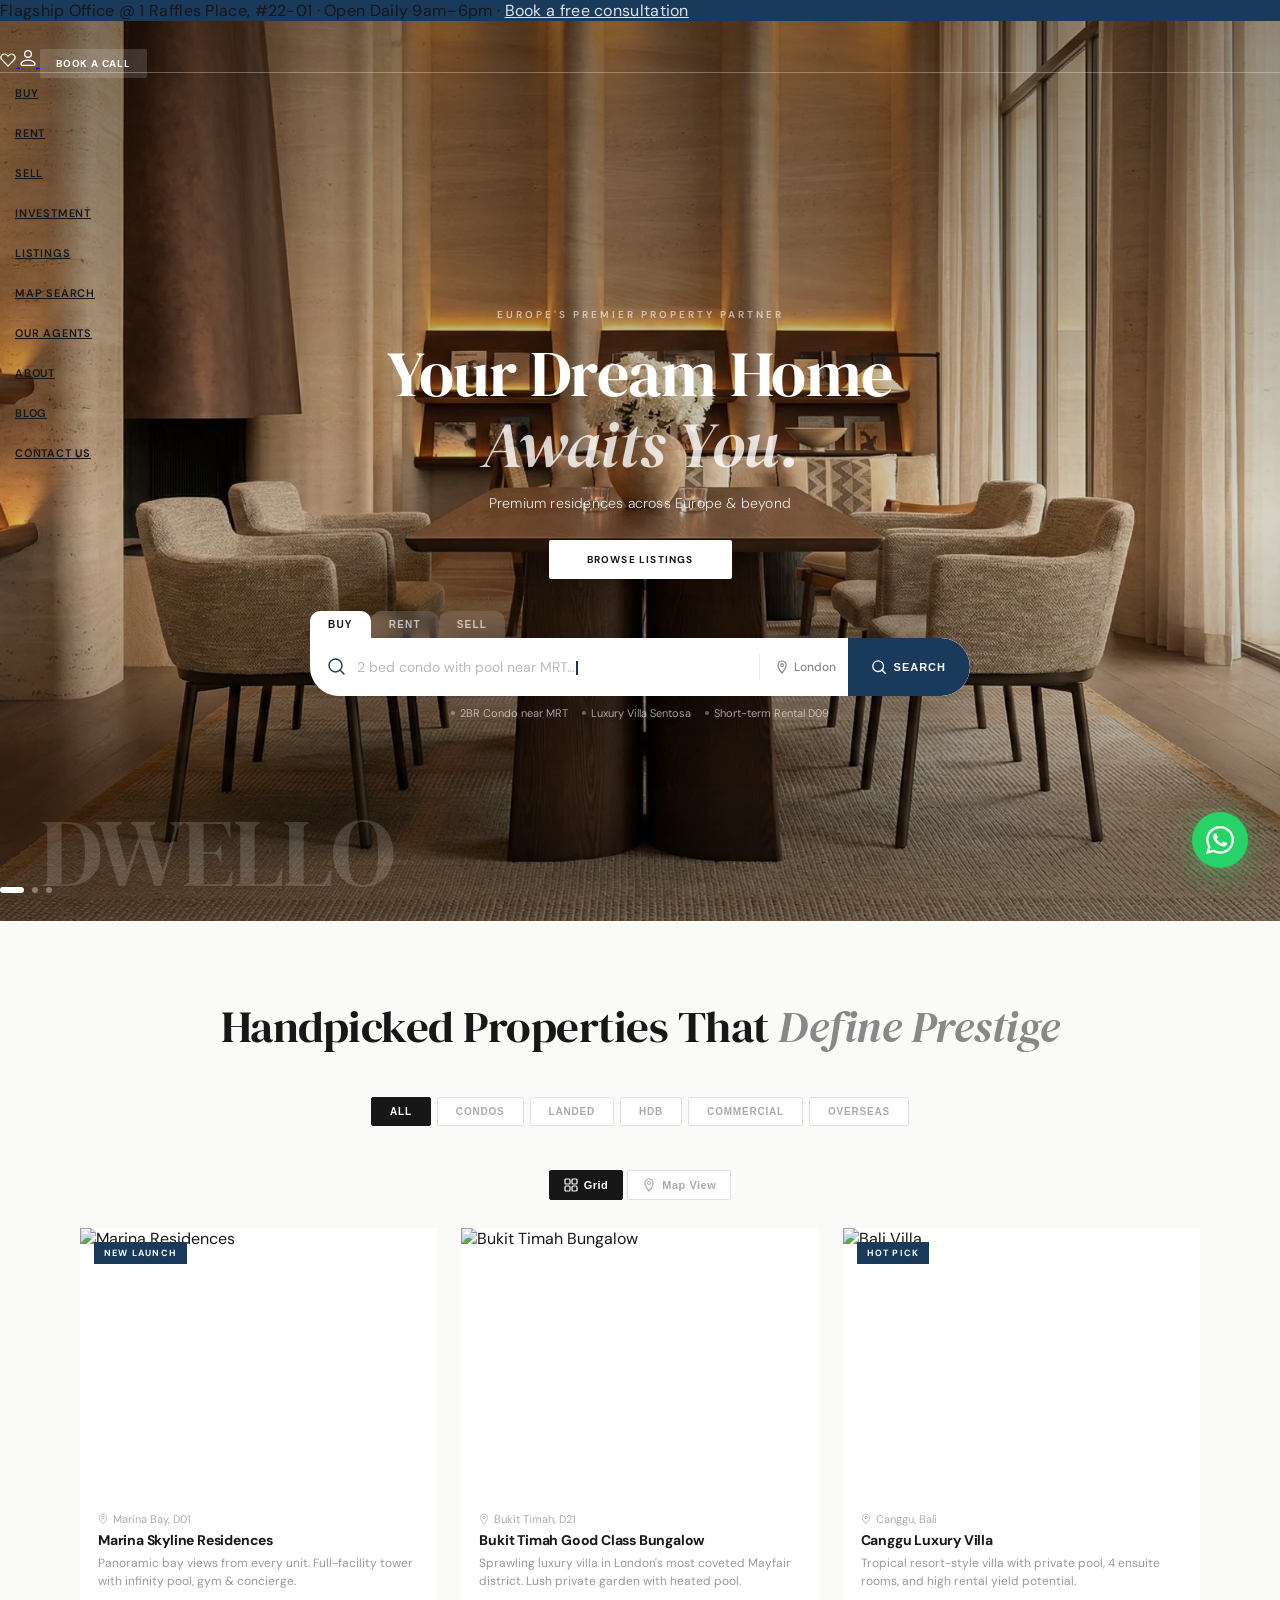
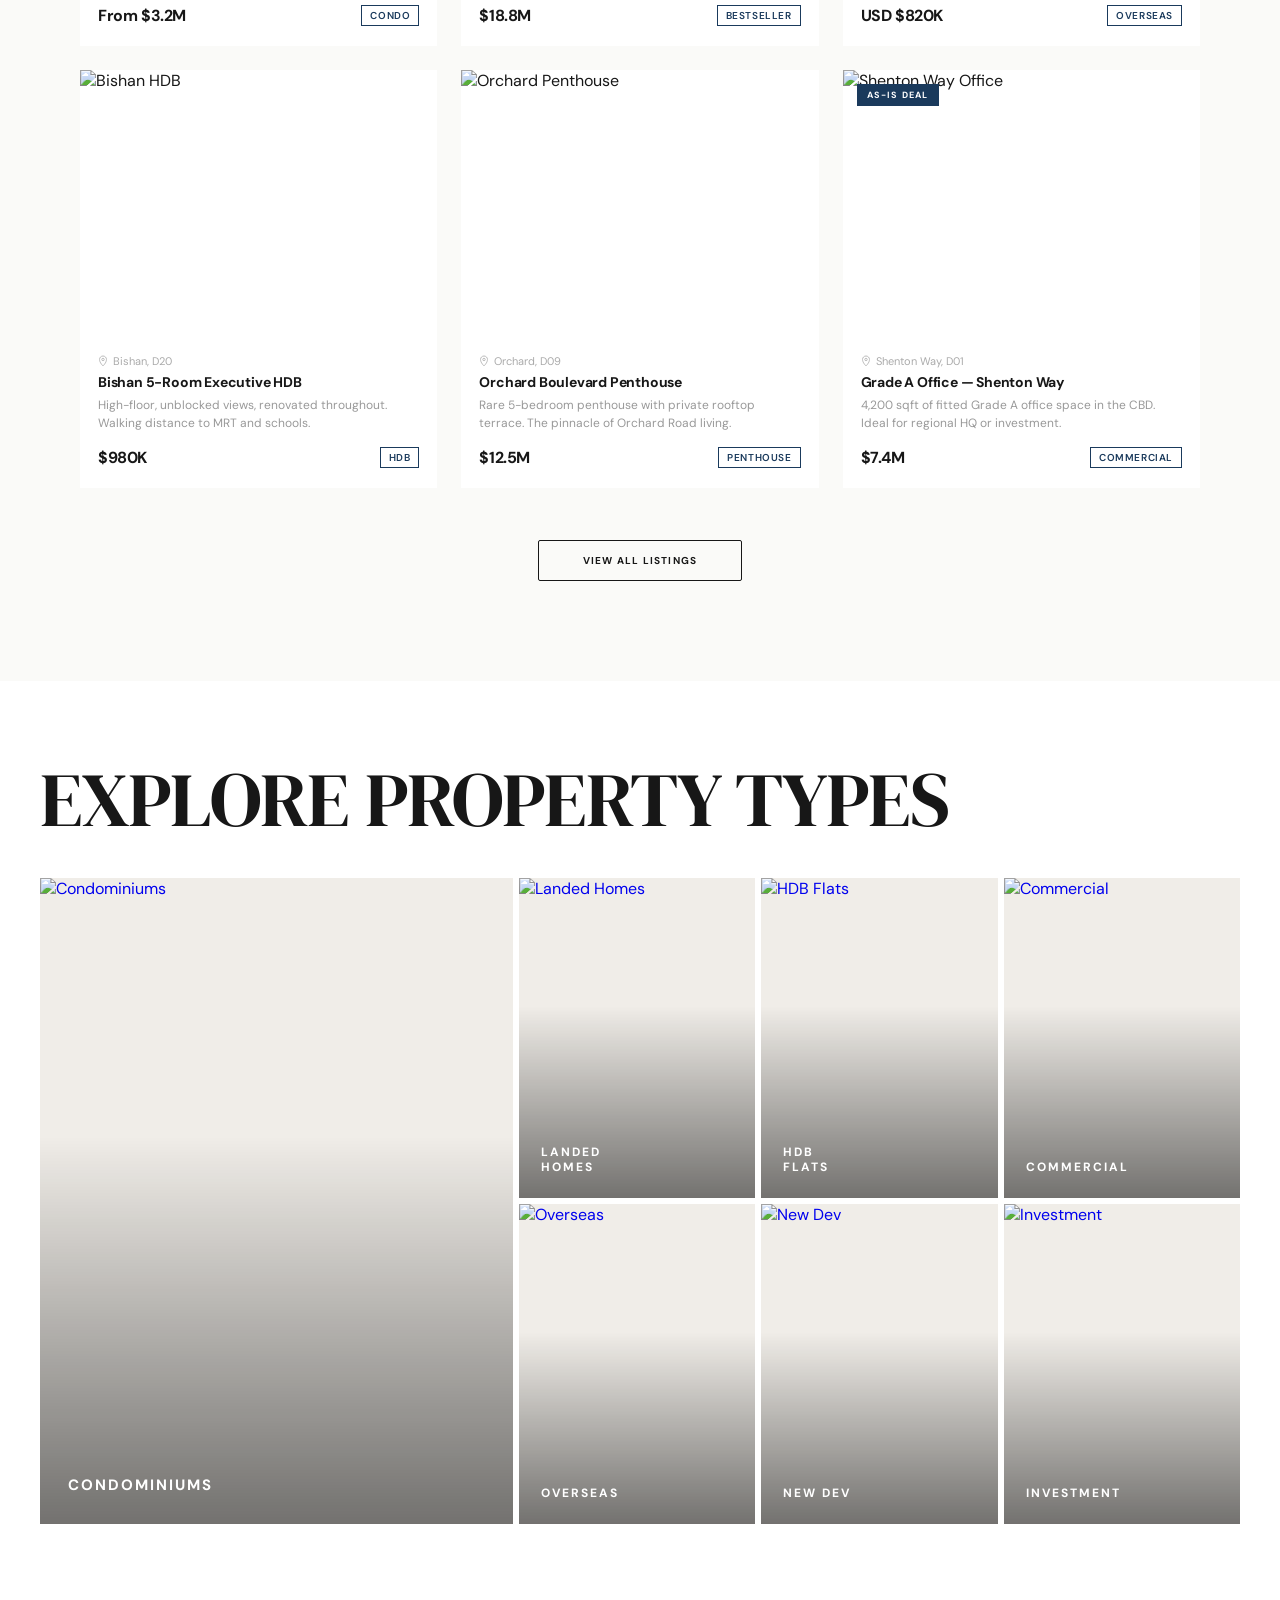
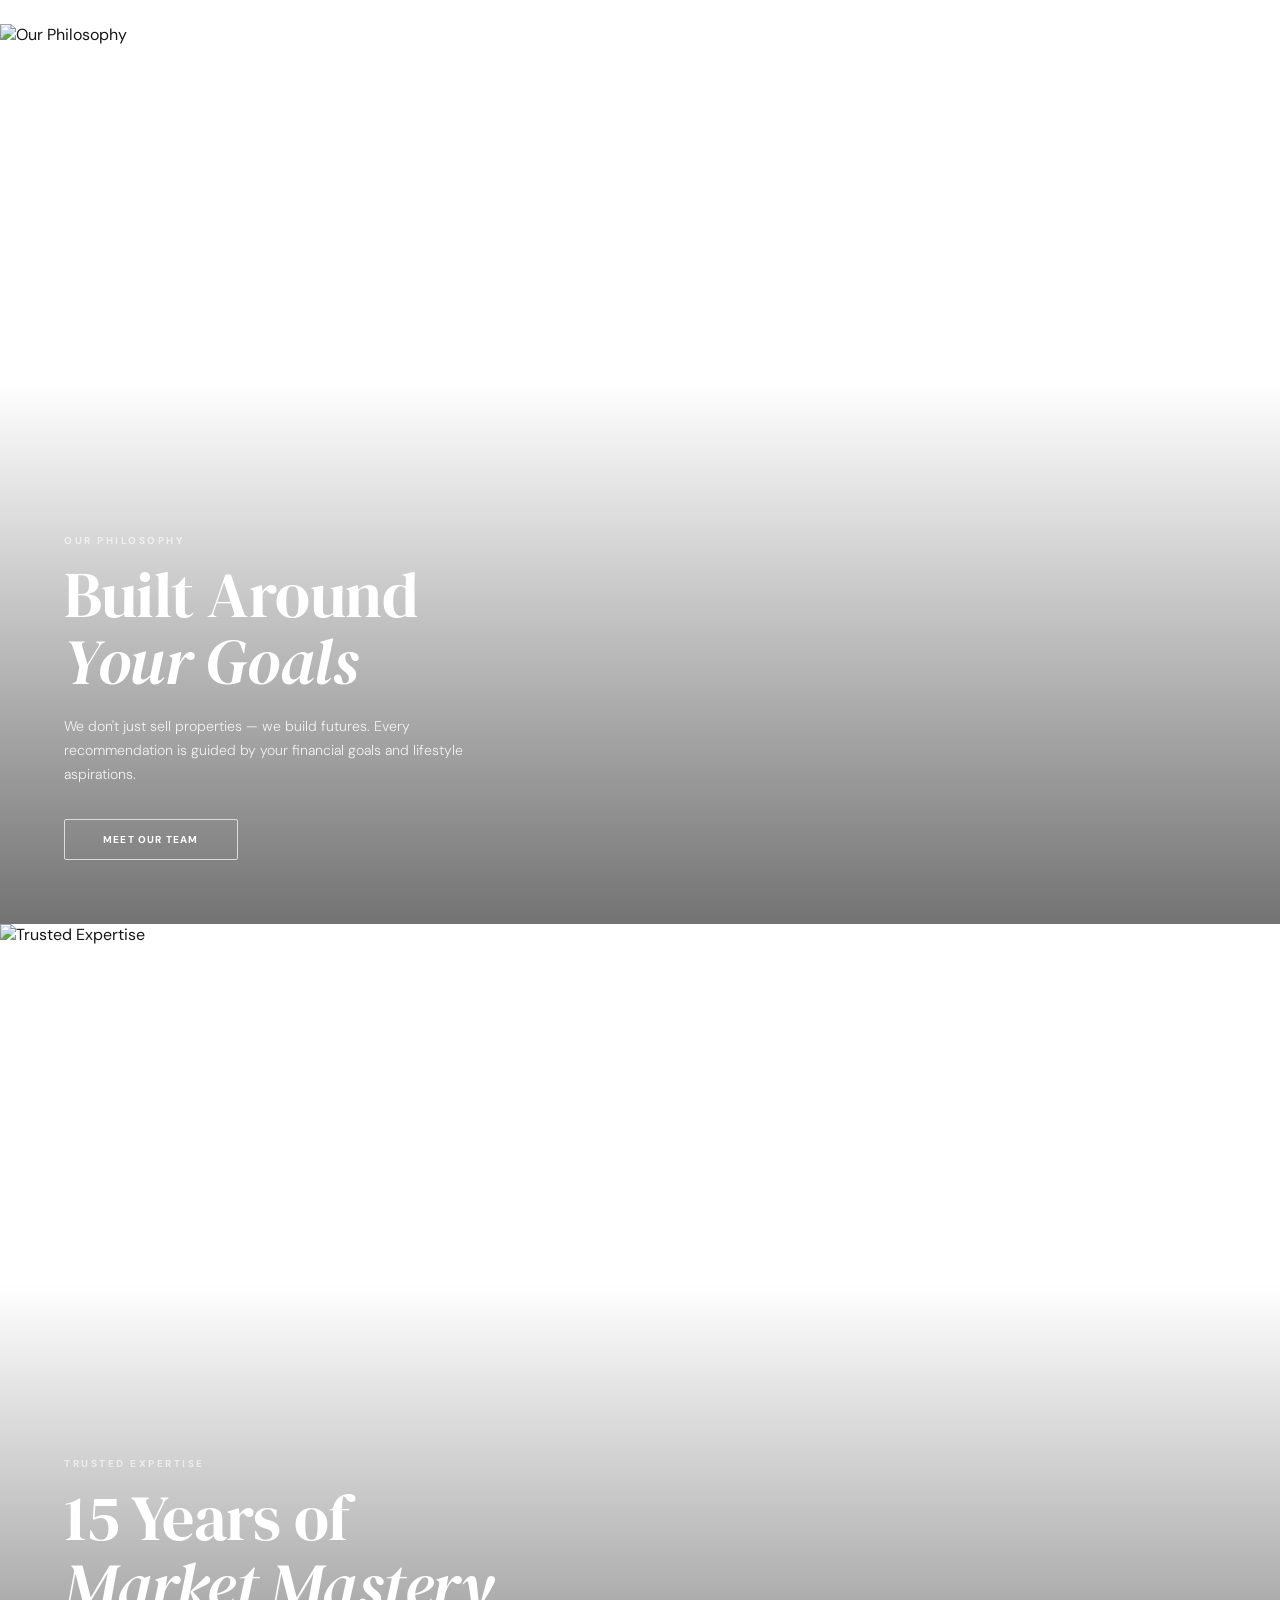
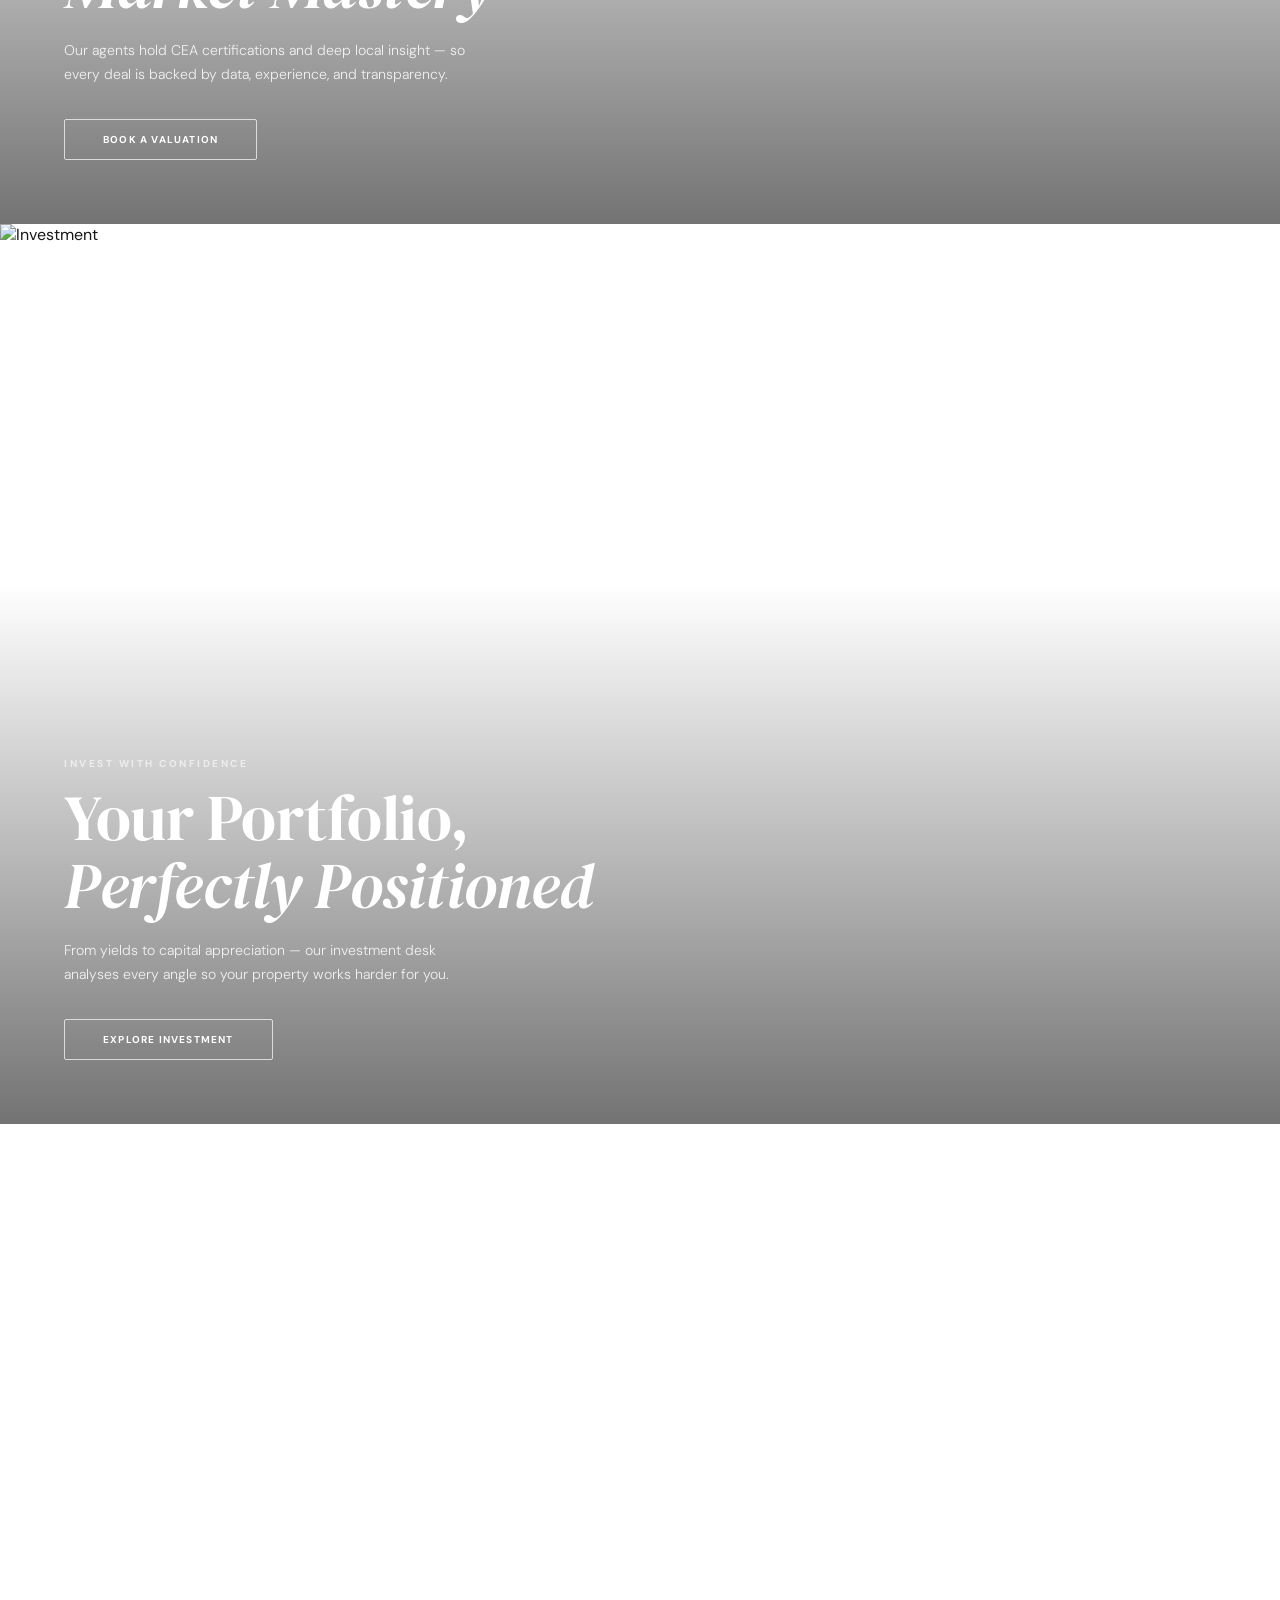
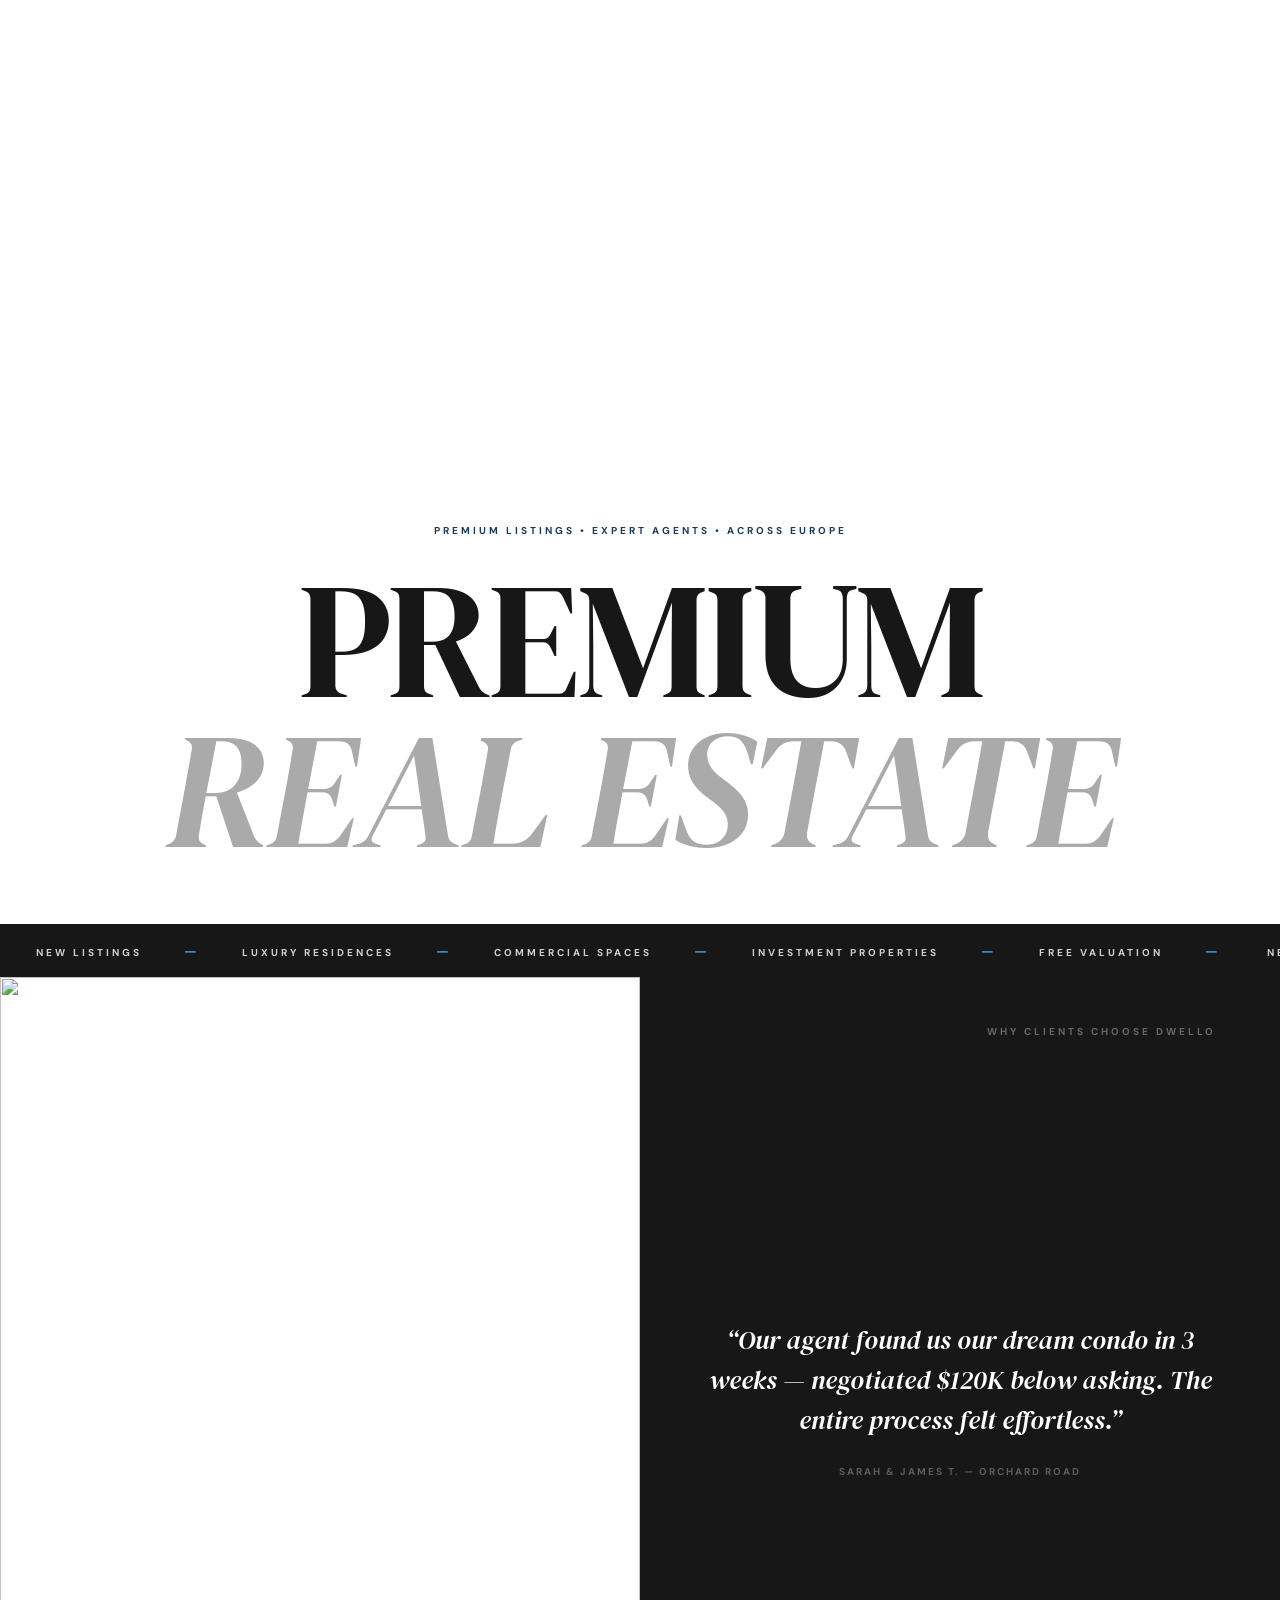
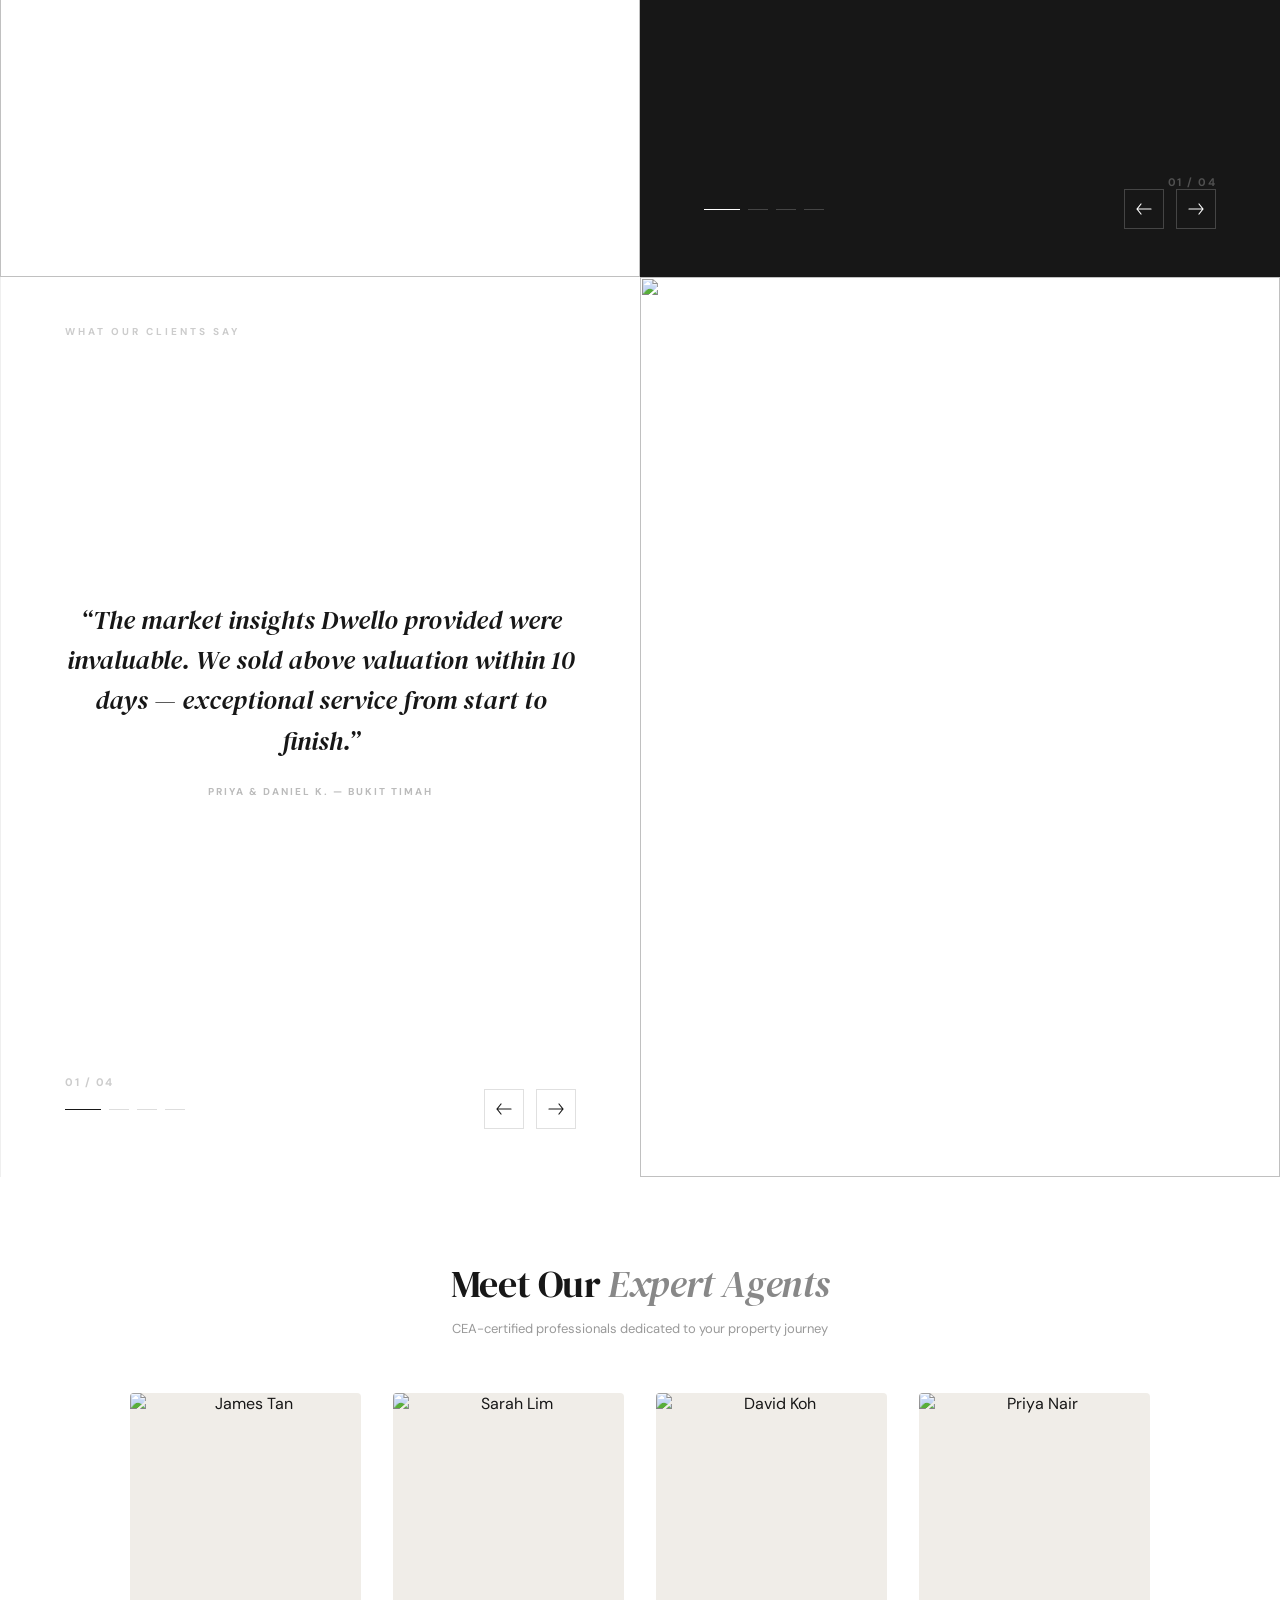
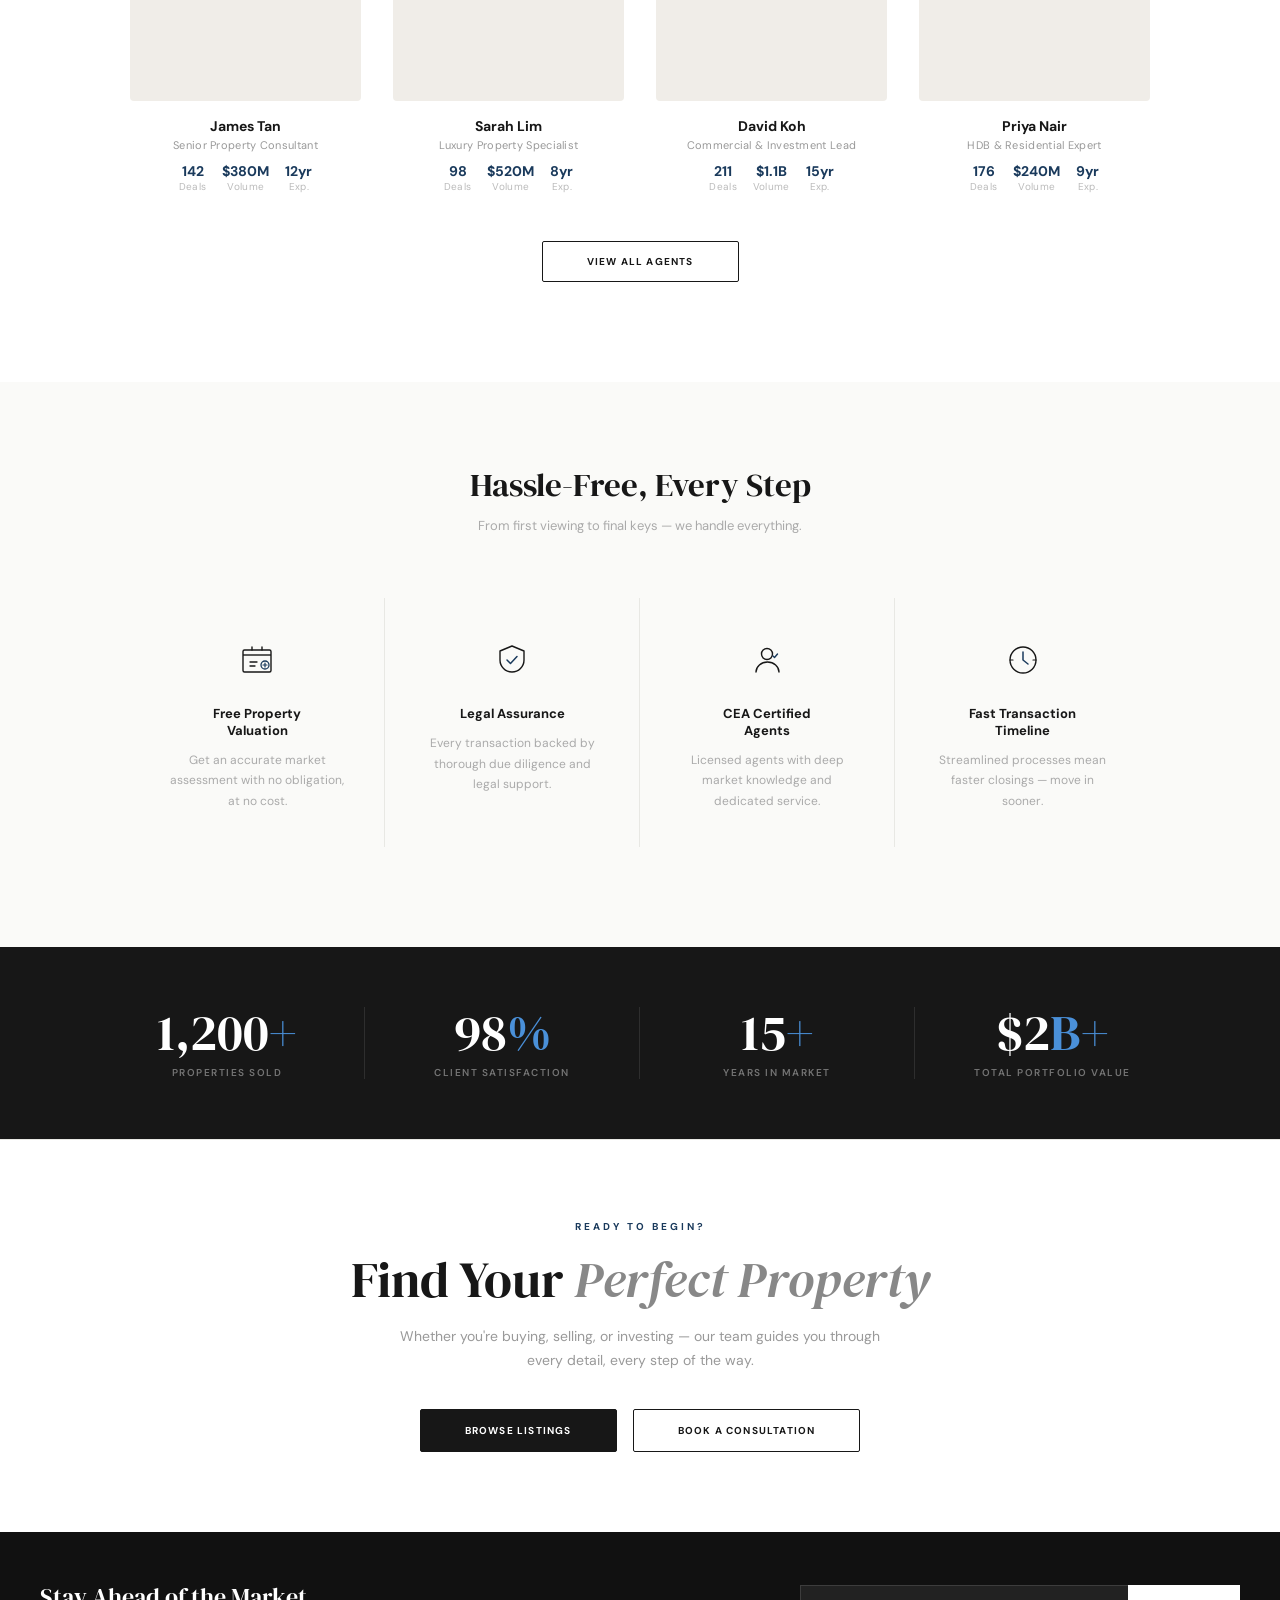
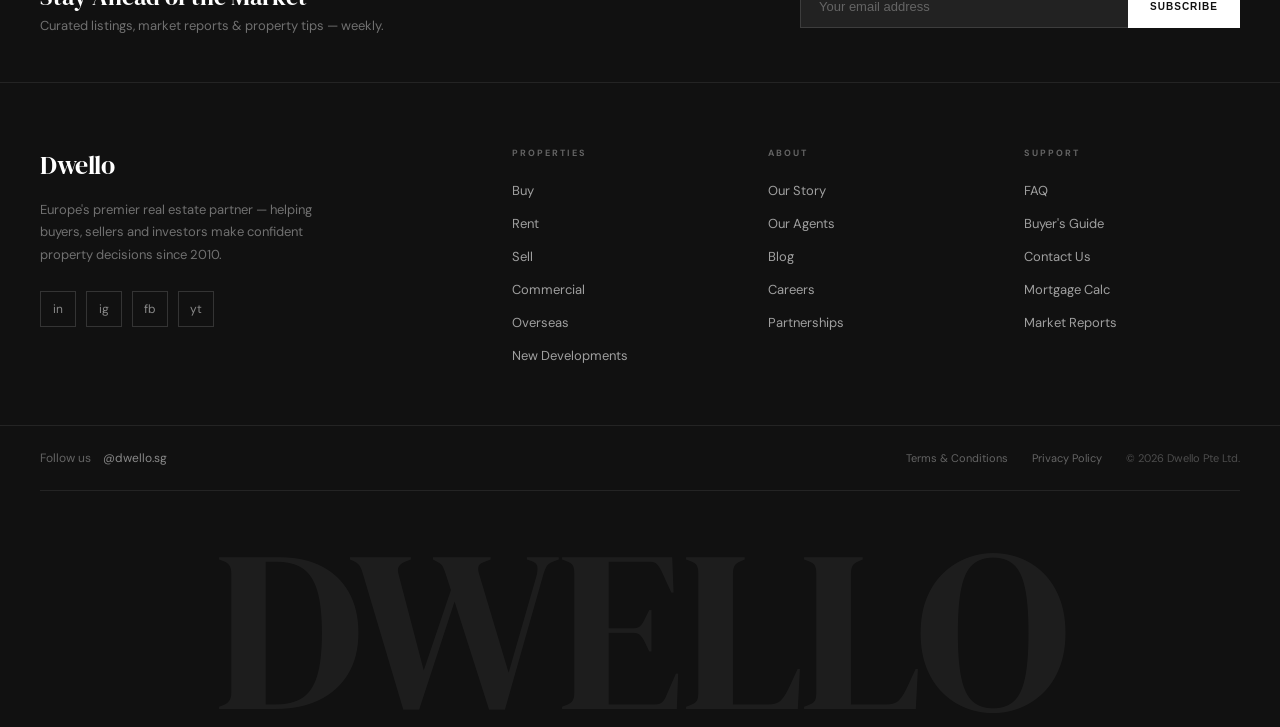
==== commit c3e33efd: "Update index.html" ====
--- a/index.html
+++ b/index.html
@@ -40,39 +40,16 @@
             animation-fill-mode: both;
         }
         
-        .pl:nth-child(1) {
-            animation-delay: 0s
-        }
-        
-        .pl:nth-child(2) {
-            animation-delay: .08s
-        }
-        
-        .pl:nth-child(3) {
-            animation-delay: .16s
-        }
-        
-        .pl:nth-child(4) {
-            animation-delay: .24s
-        }
-        
-        .pl:nth-child(5) {
-            animation-delay: .32s
-        }
-        
-        .pl:nth-child(6) {
-            animation-delay: .4s
-        }
+        .pl:nth-child(1) { animation-delay: 0s }
+        .pl:nth-child(2) { animation-delay: .08s }
+        .pl:nth-child(3) { animation-delay: .16s }
+        .pl:nth-child(4) { animation-delay: .24s }
+        .pl:nth-child(5) { animation-delay: .32s }
+        .pl:nth-child(6) { animation-delay: .4s }
         
         @keyframes letterBounce {
-            0% {
-                transform: translateY(0);
-                opacity: 1
-            }
-            100% {
-                transform: translateY(-16px);
-                opacity: 1
-            }
+            0% { transform: translateY(0); opacity: 1 }
+            100% { transform: translateY(-16px); opacity: 1 }
         }
         /* ── HEADER ── */
         
@@ -163,9 +140,7 @@
             color: #171717;
         }
         
-        .nav-link:hover {
-            opacity: .6;
-        }
+        .nav-link:hover { opacity: .6; }
         
         .search-input {
             background: transparent;
@@ -209,27 +184,15 @@
         }
         
         @media(max-width:1023px) {
-            .desktop-nav-wrap {
-                display: none!important;
-            }
-            .mobile-menu-btn {
-                display: flex!important;
-            }
-            .desktop-search {
-                display: none!important;
-            }
-            .desktop-only-icons {
-                display: none!important;
-            }
+            .desktop-nav-wrap { display: none!important; }
+            .mobile-menu-btn { display: flex!important; }
+            .desktop-search { display: none!important; }
+            .desktop-only-icons { display: none!important; }
         }
         
         @media(min-width:1024px) {
-            .mobile-menu-btn {
-                display: none!important;
-            }
-            .mobile-search-icon {
-                display: none!important;
-            }
+            .mobile-menu-btn { display: none!important; }
+            .mobile-search-icon { display: none!important; }
         }
         /* ── HERO ── */
         
@@ -259,9 +222,7 @@
             transition: transform 7s ease;
         }
         
-        .hero-slide.active img {
-            transform: scale(1);
-        }
+        .hero-slide.active img { transform: scale(1); }
         
         .hero-overlay {
             position: absolute;
@@ -446,9 +407,7 @@
             caret-color: #1a3a5c;
         }
         
-        .hero-search-input::placeholder {
-            color: transparent;
-        }
+        .hero-search-input::placeholder { color: transparent; }
         
         .hero-search-placeholder {
             position: absolute;
@@ -464,9 +423,7 @@
             transition: opacity .2s;
         }
         
-        .hero-search-placeholder.hidden {
-            opacity: 0;
-        }
+        .hero-search-placeholder.hidden { opacity: 0; }
         
         .hero-search-cursor {
             display: inline-block;
@@ -479,13 +436,8 @@
         }
         
         @keyframes blink {
-            0%,
-            100% {
-                opacity: 1
-            }
-            50% {
-                opacity: 0
-            }
+            0%, 100% { opacity: 1 }
+            50% { opacity: 0 }
         }
         
         .hero-search-divider {
@@ -531,9 +483,7 @@
             border-radius: 0 32px 32px 0;
         }
         
-        .hero-search-btn:hover {
-            background: #0f2640;
-        }
+        .hero-search-btn:hover { background: #0f2640; }
         
         .hero-search-meta {
             margin-top: 10px;
@@ -554,9 +504,7 @@
             transition: color .2s;
         }
         
-        .hero-search-suggestion:hover {
-            color: #fff;
-        }
+        .hero-search-suggestion:hover { color: #fff; }
         
         .hero-search-suggestion-dot {
             width: 4px;
@@ -566,21 +514,10 @@
         }
         
         @media(max-width:600px) {
-            .hero-search-outer {
-                padding: 0 16px;
-                margin-top: 24px;
-            }
-            .hero-search-bar {
-                height: 50px;
-            }
-            .hero-search-location,
-            .hero-search-divider {
-                display: none;
-            }
-            .hero-search-btn {
-                padding: 0 14px;
-                font-size: 10px;
-            }
+            .hero-search-outer { padding: 0 16px; margin-top: 24px; }
+            .hero-search-bar { height: 50px; }
+            .hero-search-location, .hero-search-divider { display: none; }
+            .hero-search-btn { padding: 0 14px; font-size: 10px; }
         }
         /* ── MOBILE MENU ── */
         
@@ -597,9 +534,7 @@
             overflow-y: auto;
         }
         
-        .mobile-menu.open {
-            transform: translateX(0);
-        }
+        .mobile-menu.open { transform: translateX(0); }
         /* ── PROPERTY LISTINGS ── */
         
         .handpicked-section {
@@ -651,16 +586,8 @@
             white-space: nowrap;
         }
         
-        .filter-tab:hover {
-            border-color: #171717;
-            color: #171717;
-        }
-        
-        .filter-tab.active {
-            background: #171717;
-            border-color: #171717;
-            color: #fff;
-        }
+        .filter-tab:hover { border-color: #171717; color: #171717; }
+        .filter-tab.active { background: #171717; border-color: #171717; color: #fff; }
         
         .view-tabs {
             display: flex;
@@ -685,11 +612,7 @@
             gap: 6px;
         }
         
-        .view-tab.active {
-            background: #171717;
-            border-color: #171717;
-            color: #fff;
-        }
+        .view-tab.active { background: #171717; border-color: #171717; color: #fff; }
         
         .property-grid {
             display: grid;
@@ -701,17 +624,11 @@
         }
         
         @media(max-width:900px) {
-            .property-grid {
-                grid-template-columns: repeat(2, 1fr);
-                padding: 0 20px;
-            }
+            .property-grid { grid-template-columns: repeat(2, 1fr); padding: 0 20px; }
         }
         
         @media(max-width:560px) {
-            .property-grid {
-                grid-template-columns: 1fr;
-                padding: 0 20px;
-            }
+            .property-grid { grid-template-columns: 1fr; padding: 0 20px; }
         }
         
         .prop-card {
@@ -723,20 +640,13 @@
             transition: box-shadow .35s ease;
         }
         
-        .prop-card.visible {
-            animation: cardReveal .6s ease forwards;
-        }
+        .prop-card.visible { animation: cardReveal .6s ease forwards; }
         
         @keyframes cardReveal {
-            to {
-                opacity: 1;
-                transform: translateY(0)
-            }
-        }
-        
-        .prop-card:hover {
-            box-shadow: 0 12px 48px rgba(0, 0, 0, .1);
-        }
+            to { opacity: 1; transform: translateY(0) }
+        }
+        
+        .prop-card:hover { box-shadow: 0 12px 48px rgba(0, 0, 0, .1); }
         
         .prop-img-wrap {
             position: relative;
@@ -754,9 +664,7 @@
             will-change: transform;
         }
         
-        .prop-card:hover .prop-img-wrap img {
-            transform: scale(1.08);
-        }
+        .prop-card:hover .prop-img-wrap img { transform: scale(1.08); }
         
         .prop-badge {
             position: absolute;
@@ -784,9 +692,7 @@
             z-index: 2;
         }
         
-        .prop-card:hover .prop-overlay {
-            opacity: 1;
-        }
+        .prop-card:hover .prop-overlay { opacity: 1; }
         
         .prop-overlay-actions {
             display: flex;
@@ -813,9 +719,7 @@
             transition: transform .4s ease .05s, background .25s;
         }
         
-        .prop-card:hover .prop-overlay-btn {
-            transform: translateY(0);
-        }
+        .prop-card:hover .prop-overlay-btn { transform: translateY(0); }
         
         .prop-btn-view {
             background: rgba(255, 255, 255, .18);
@@ -824,22 +728,11 @@
             border: 1px solid rgba(255, 255, 255, .3);
         }
         
-        .prop-btn-view:hover {
-            background: rgba(255, 255, 255, .3);
-        }
-        
-        .prop-btn-book {
-            background: #1a3a5c;
-            color: #fff;
-        }
-        
-        .prop-btn-book:hover {
-            background: #0f2640;
-        }
-        
-        .prop-body {
-            padding: 16px 18px 20px;
-        }
+        .prop-btn-view:hover { background: rgba(255, 255, 255, .3); }
+        .prop-btn-book { background: #1a3a5c; color: #fff; }
+        .prop-btn-book:hover { background: #0f2640; }
+        
+        .prop-body { padding: 16px 18px 20px; }
         
         .prop-location {
             display: flex;
@@ -888,10 +781,7 @@
             padding: 3px 8px;
         }
         
-        .view-all-wrap {
-            text-align: center;
-            margin-top: 52px;
-        }
+        .view-all-wrap { text-align: center; margin-top: 52px; }
         
         .view-all-btn {
             display: inline-block;
@@ -908,34 +798,14 @@
             border-radius: 2px;
         }
         
-        .view-all-btn:hover {
-            background: #171717;
-            color: #fff;
-        }
+        .view-all-btn:hover { background: #171717; color: #fff; }
         /* ── MAP VIEW ── */
         
-        #mapView {
-            display: none;
-            max-width: 1200px;
-            margin: 0 auto;
-            padding: 0 40px;
-        }
-        
-        #mapView.active {
-            display: block;
-        }
-        
-        .map-container {
-            border-radius: 4px;
-            overflow: hidden;
-            position: relative;
-        }
-        
-        .map-frame {
-            width: 100%;
-            height: 520px;
-            border: none;
-        }
+        #mapView { display: none; max-width: 1200px; margin: 0 auto; padding: 0 40px; }
+        #mapView.active { display: block; }
+        
+        .map-container { border-radius: 4px; overflow: hidden; position: relative; }
+        .map-frame { width: 100%; height: 520px; border: none; }
         
         .map-listings-panel {
             display: grid;
@@ -945,9 +815,7 @@
         }
         
         @media(max-width:768px) {
-            .map-listings-panel {
-                grid-template-columns: 1fr 1fr;
-            }
+            .map-listings-panel { grid-template-columns: 1fr 1fr; }
         }
         
         .map-listing-card {
@@ -959,36 +827,13 @@
             transition: border-color .2s, box-shadow .2s;
         }
         
-        .map-listing-card:hover {
-            border-color: #1a3a5c;
-            box-shadow: 0 4px 20px rgba(0, 0, 0, .08);
-        }
-        
-        .map-listing-card .mloc {
-            font-size: 10px;
-            color: #aaa;
-            letter-spacing: .5px;
-            text-transform: uppercase;
-            margin-bottom: 4px;
-        }
-        
-        .map-listing-card .mname {
-            font-size: 13px;
-            font-weight: 700;
-            color: #171717;
-            margin-bottom: 4px;
-        }
-        
-        .map-listing-card .mprice {
-            font-size: 13px;
-            font-weight: 700;
-            color: #1a3a5c;
-        }
+        .map-listing-card:hover { border-color: #1a3a5c; box-shadow: 0 4px 20px rgba(0, 0, 0, .08); }
+        .map-listing-card .mloc { font-size: 10px; color: #aaa; letter-spacing: .5px; text-transform: uppercase; margin-bottom: 4px; }
+        .map-listing-card .mname { font-size: 13px; font-weight: 700; color: #171717; margin-bottom: 4px; }
+        .map-listing-card .mprice { font-size: 13px; font-weight: 700; color: #1a3a5c; }
         /* ── SCROLL COVER ── */
         
-        .scroll-cover-section {
-            position: relative;
-        }
+        .scroll-cover-section { position: relative; }
         
         .scroll-panel,
         .scroll-panel-over {
@@ -999,17 +844,9 @@
             overflow: hidden;
         }
         
-        .scroll-slot {
-            height: 200vh;
-        }
-        
-        .scroll-slot:first-child {
-            height: 200vh;
-        }
-        
-        .scroll-slot+.scroll-slot {
-            margin-top: -100vh;
-        }
+        .scroll-slot { height: 200vh; }
+        .scroll-slot:first-child { height: 200vh; }
+        .scroll-slot+.scroll-slot { margin-top: -100vh; }
         
         .scroll-panel img,
         .scroll-panel-over img {
@@ -1052,9 +889,7 @@
             max-width: 680px;
         }
         
-        .scroll-panel-title em {
-            font-style: italic;
-        }
+        .scroll-panel-title em { font-style: italic; }
         
         .scroll-panel-sub {
             font-size: clamp(13px, 1.1vw, 15px);
@@ -1081,11 +916,7 @@
             align-self: flex-start;
         }
         
-        .scroll-panel-btn:hover {
-            background: #fff;
-            color: #171717;
-            border-color: #fff;
-        }
+        .scroll-panel-btn:hover { background: #fff; color: #171717; border-color: #fff; }
         
         .scroll-cover-progress {
             position: absolute;
@@ -1137,9 +968,7 @@
         }
         
         @media(max-width:600px) {
-            .essentials-heading {
-                padding: 0 20px;
-            }
+            .essentials-heading { padding: 0 20px; }
         }
         
         .essentials-grid {
@@ -1158,10 +987,7 @@
                 grid-template-rows: 280px 200px 200px;
                 padding: 0 20px;
             }
-            .ess-sofas {
-                grid-column: 1/-1!important;
-                grid-row: 1!important;
-            }
+            .ess-sofas { grid-column: 1/-1!important; grid-row: 1!important; }
         }
         
         @media(max-width:600px) {
@@ -1169,13 +995,8 @@
                 grid-template-columns: 1fr 1fr;
                 grid-template-rows: 240px 160px 160px 160px;
             }
-            .ess-sofas {
-                grid-column: 1/-1!important;
-                grid-row: 1!important;
-            }
-            .ess-storage {
-                grid-column: 1/-1!important;
-            }
+            .ess-sofas { grid-column: 1/-1!important; grid-row: 1!important; }
+            .ess-storage { grid-column: 1/-1!important; }
         }
         
         .ess-item {
@@ -1188,9 +1009,7 @@
             transition: opacity .7s ease, transform .7s cubic-bezier(.22, 1, .36, 1);
         }
         
-        .ess-sofas {
-            grid-row: span 2;
-        }
+        .ess-sofas { grid-row: span 2; }
         
         .ess-item img {
             width: 100%;
@@ -1201,9 +1020,7 @@
             will-change: transform;
         }
         
-        .ess-item:hover img {
-            transform: scale(1.07);
-        }
+        .ess-item:hover img { transform: scale(1.07); }
         
         .ess-item-overlay {
             position: absolute;
@@ -1229,43 +1046,18 @@
             line-height: 1.3;
         }
         
-        .ess-sofas .ess-item-label {
-            font-size: 15px;
-            bottom: 28px;
-            left: 28px;
-        }
-        
-        .ess-item.from-left {
-            transform: translateX(-60px)
-        }
-        
-        .ess-item.from-right {
-            transform: translateX(60px)
-        }
-        
-        .ess-item.from-top {
-            transform: translateY(-60px)
-        }
-        
-        .ess-item.from-bottom {
-            transform: translateY(60px)
-        }
-        
-        .ess-item.revealed {
-            opacity: 1;
-            transform: translate(0, 0)!important;
-        }
+        .ess-sofas .ess-item-label { font-size: 15px; bottom: 28px; left: 28px; }
+        
+        .ess-item.from-left { transform: translateX(-60px) }
+        .ess-item.from-right { transform: translateX(60px) }
+        .ess-item.from-top { transform: translateY(-60px) }
+        .ess-item.from-bottom { transform: translateY(60px) }
+        .ess-item.revealed { opacity: 1; transform: translate(0, 0)!important; }
         /* ── AGENTS ── */
         
-        .agents-section {
-            padding: 80px 0 100px;
-            background: #fff;
-        }
-        
-        .agents-header {
-            text-align: center;
-            margin-bottom: 56px;
-        }
+        .agents-section { padding: 80px 0 100px; background: #fff; }
+        
+        .agents-header { text-align: center; margin-bottom: 56px; }
         
         .agents-header h2 {
             font-family: 'DM Serif Display', serif;
@@ -1275,11 +1067,7 @@
             letter-spacing: -.4px;
         }
         
-        .agents-header p {
-            font-size: 13px;
-            color: #999;
-            margin-top: 10px;
-        }
+        .agents-header p { font-size: 13px; color: #999; margin-top: 10px; }
         
         .agents-grid {
             display: grid;
@@ -1291,17 +1079,11 @@
         }
         
         @media(max-width:900px) {
-            .agents-grid {
-                grid-template-columns: repeat(2, 1fr);
-            }
+            .agents-grid { grid-template-columns: repeat(2, 1fr); }
         }
         
         @media(max-width:540px) {
-            .agents-grid {
-                grid-template-columns: 1fr 1fr;
-                gap: 20px;
-                padding: 0 20px;
-            }
+            .agents-grid { grid-template-columns: 1fr 1fr; gap: 20px; padding: 0 20px; }
         }
         
         .agent-card {
@@ -1311,10 +1093,7 @@
             transition: opacity .6s ease, transform .6s ease;
         }
         
-        .agent-card.revealed {
-            opacity: 1;
-            transform: translateY(0);
-        }
+        .agent-card.revealed { opacity: 1; transform: translateY(0); }
         
         .agent-photo-wrap {
             position: relative;
@@ -1335,9 +1114,7 @@
             transition: transform .6s ease;
         }
         
-        .agent-card:hover .agent-photo-wrap img {
-            transform: scale(1.05);
-        }
+        .agent-card:hover .agent-photo-wrap img { transform: scale(1.05); }
         
         .agent-overlay {
             position: absolute;
@@ -1351,9 +1128,7 @@
             gap: 8px;
         }
         
-        .agent-card:hover .agent-overlay {
-            opacity: 1;
-        }
+        .agent-card:hover .agent-overlay { opacity: 1; }
         
         .agent-overlay-btn {
             flex: 1;
@@ -1372,14 +1147,8 @@
             transition: all .2s;
         }
         
-        .agent-btn-wa {
-            background: #25D366;
-            color: #fff;
-        }
-        
-        .agent-btn-wa:hover {
-            background: #1da851;
-        }
+        .agent-btn-wa { background: #25D366; color: #fff; }
+        .agent-btn-wa:hover { background: #1da851; }
         
         .agent-btn-profile {
             background: rgba(255, 255, 255, .15);
@@ -1388,64 +1157,22 @@
             backdrop-filter: blur(6px);
         }
         
-        .agent-btn-profile:hover {
-            background: rgba(255, 255, 255, .25);
-        }
-        
-        .agent-name {
-            font-size: 14px;
-            font-weight: 700;
-            color: #171717;
-            margin-bottom: 3px;
-        }
-        
-        .agent-title {
-            font-size: 11px;
-            color: #999;
-            letter-spacing: .3px;
-        }
-        
-        .agent-stats {
-            display: flex;
-            justify-content: center;
-            gap: 16px;
-            margin-top: 10px;
-        }
-        
-        .agent-stat {
-            text-align: center;
-        }
-        
-        .agent-stat-num {
-            font-size: 14px;
-            font-weight: 700;
-            color: #1a3a5c;
-        }
-        
-        .agent-stat-label {
-            font-size: 10px;
-            color: #bbb;
-            letter-spacing: .3px;
-        }
-        
-        .agents-cta {
-            text-align: center;
-            margin-top: 48px;
-        }
+        .agent-btn-profile:hover { background: rgba(255, 255, 255, .25); }
+        
+        .agent-name { font-size: 14px; font-weight: 700; color: #171717; margin-bottom: 3px; }
+        .agent-title { font-size: 11px; color: #999; letter-spacing: .3px; }
+        
+        .agent-stats { display: flex; justify-content: center; gap: 16px; margin-top: 10px; }
+        .agent-stat { text-align: center; }
+        .agent-stat-num { font-size: 14px; font-weight: 700; color: #1a3a5c; }
+        .agent-stat-label { font-size: 10px; color: #bbb; letter-spacing: .3px; }
+        
+        .agents-cta { text-align: center; margin-top: 48px; }
         /* ── TESTIMONIALS ── */
         
-        .testimonials-section {
-            display: flex;
-            min-height: 100vh;
-            position: relative;
-        }
-        
-        .testi-image-panel {
-            width: 50%;
-            position: relative;
-            overflow: hidden;
-            flex-shrink: 0;
-        }
+        .testimonials-section { display: flex; min-height: 100vh; position: relative; }
+        
+        .testi-image-panel { width: 50%; position: relative; overflow: hidden; flex-shrink: 0; }
         
         .testi-image-panel img {
             width: 100%;
@@ -1457,15 +1184,8 @@
             transition: opacity .8s ease;
         }
         
-        .testi-image-panel img.t-active {
-            opacity: 1;
-            z-index: 2;
-        }
-        
-        .testi-image-panel img.t-inactive {
-            opacity: 0;
-            z-index: 1;
-        }
+        .testi-image-panel img.t-active { opacity: 1; z-index: 2; }
+        .testi-image-panel img.t-inactive { opacity: 0; z-index: 1; }
         
         .testi-dark-panel {
             width: 50%;
@@ -1490,31 +1210,10 @@
             border-left: 1px solid #efefef;
         }
         
-        .testi-eyebrow {
-            font-size: 10px;
-            font-weight: 700;
-            letter-spacing: 3px;
-            text-transform: uppercase;
-            color: rgba(255, 255, 255, .35);
-            text-align: right;
-        }
-        
-        .testi-eyebrow--light {
-            font-size: 10px;
-            font-weight: 700;
-            letter-spacing: 3px;
-            text-transform: uppercase;
-            color: #ccc;
-            text-align: left;
-        }
-        
-        .testi-quote-wrap {
-            flex: 1;
-            display: flex;
-            align-items: center;
-            justify-content: center;
-            padding: 40px 0;
-        }
+        .testi-eyebrow { font-size: 10px; font-weight: 700; letter-spacing: 3px; text-transform: uppercase; color: rgba(255, 255, 255, .35); text-align: right; }
+        .testi-eyebrow--light { font-size: 10px; font-weight: 700; letter-spacing: 3px; text-transform: uppercase; color: #ccc; text-align: left; }
+        
+        .testi-quote-wrap { flex: 1; display: flex; align-items: center; justify-content: center; padding: 40px 0; }
         
         .testi-quote {
             font-family: 'DM Serif Display', serif;
@@ -1529,10 +1228,7 @@
             transition: opacity .6s ease, transform .6s ease;
         }
         
-        .testi-quote.t-visible {
-            opacity: 1;
-            transform: translateY(0);
-        }
+        .testi-quote.t-visible { opacity: 1; transform: translateY(0); }
         
         .testi-quote--light {
             font-family: 'DM Serif Display', serif;
@@ -1547,203 +1243,75 @@
             transition: opacity .6s ease, transform .6s ease;
         }
         
-        .testi-quote--light.t-visible {
-            opacity: 1;
-            transform: translateY(0);
-        }
+        .testi-quote--light.t-visible { opacity: 1; transform: translateY(0); }
         
         .testi-author {
-            font-size: 10px;
-            font-weight: 700;
-            letter-spacing: 2px;
-            text-transform: uppercase;
-            color: rgba(255, 255, 255, .3);
-            text-align: center;
-            margin-top: 24px;
-            opacity: 0;
-            transition: opacity .6s ease .15s;
-        }
-        
-        .testi-author.t-visible {
-            opacity: 1;
-        }
+            font-size: 10px; font-weight: 700; letter-spacing: 2px; text-transform: uppercase;
+            color: rgba(255, 255, 255, .3); text-align: center; margin-top: 24px;
+            opacity: 0; transition: opacity .6s ease .15s;
+        }
+        
+        .testi-author.t-visible { opacity: 1; }
         
         .testi-author--light {
-            font-size: 10px;
-            font-weight: 700;
-            letter-spacing: 2px;
-            text-transform: uppercase;
-            color: #bbb;
-            text-align: center;
-            margin-top: 24px;
-            opacity: 0;
-            transition: opacity .6s ease .15s;
-        }
-        
-        .testi-author--light.t-visible {
-            opacity: 1;
-        }
-        
-        .testi-nav {
-            display: flex;
-            align-items: center;
-            justify-content: space-between;
-        }
-        
-        .testi-dots {
-            display: flex;
-            gap: 8px;
-            align-items: center;
-        }
-        
-        .testi-dot {
-            width: 20px;
-            height: 1px;
-            background: rgba(255, 255, 255, .2);
-            cursor: pointer;
-            transition: background .3s, width .3s;
-        }
-        
-        .testi-dot.on {
-            background: #fff;
-            width: 36px;
-        }
-        
-        .testi-dot--light {
-            width: 20px;
-            height: 1px;
-            background: #ddd;
-            cursor: pointer;
-            transition: background .3s, width .3s;
-        }
-        
-        .testi-dot--light.on {
-            background: #171717;
-            width: 36px;
-        }
-        
-        .testi-arrows {
-            display: flex;
-            gap: 12px;
-        }
+            font-size: 10px; font-weight: 700; letter-spacing: 2px; text-transform: uppercase;
+            color: #bbb; text-align: center; margin-top: 24px;
+            opacity: 0; transition: opacity .6s ease .15s;
+        }
+        
+        .testi-author--light.t-visible { opacity: 1; }
+        
+        .testi-nav { display: flex; align-items: center; justify-content: space-between; }
+        .testi-dots { display: flex; gap: 8px; align-items: center; }
+        
+        .testi-dot { width: 20px; height: 1px; background: rgba(255, 255, 255, .2); cursor: pointer; transition: background .3s, width .3s; }
+        .testi-dot.on { background: #fff; width: 36px; }
+        
+        .testi-dot--light { width: 20px; height: 1px; background: #ddd; cursor: pointer; transition: background .3s, width .3s; }
+        .testi-dot--light.on { background: #171717; width: 36px; }
+        
+        .testi-arrows { display: flex; gap: 12px; }
         
         .testi-arrow {
-            width: 40px;
-            height: 40px;
-            border: 1px solid rgba(255, 255, 255, .2);
-            background: transparent;
-            display: flex;
-            align-items: center;
-            justify-content: center;
-            cursor: pointer;
-            transition: border-color .25s, background .25s;
-        }
-        
-        .testi-arrow:hover {
-            border-color: #fff;
-            background: rgba(255, 255, 255, .07);
-        }
-        
-        .testi-arrow svg path {
-            stroke: #fff;
-        }
+            width: 40px; height: 40px; border: 1px solid rgba(255, 255, 255, .2);
+            background: transparent; display: flex; align-items: center; justify-content: center;
+            cursor: pointer; transition: border-color .25s, background .25s;
+        }
+        
+        .testi-arrow:hover { border-color: #fff; background: rgba(255, 255, 255, .07); }
+        .testi-arrow svg path { stroke: #fff; }
         
         .testi-arrow--light {
-            width: 40px;
-            height: 40px;
-            border: 1px solid #e0e0e0;
-            background: transparent;
-            display: flex;
-            align-items: center;
-            justify-content: center;
-            cursor: pointer;
-            transition: border-color .25s, background .25s;
-        }
-        
-        .testi-arrow--light:hover {
-            border-color: #171717;
-            background: rgba(23, 23, 23, .05);
-        }
-        
-        .testi-arrow--light svg path {
-            stroke: #171717;
-        }
-        
-        .testi-count {
-            font-size: 11px;
-            font-weight: 700;
-            letter-spacing: 1.5px;
-            color: rgba(255, 255, 255, .25);
-            margin-top: 16px;
-            text-align: right;
-        }
-        
-        .testi-count--light {
-            font-size: 11px;
-            font-weight: 700;
-            letter-spacing: 1.5px;
-            color: #ccc;
-            margin-top: 16px;
-            text-align: left;
-        }
-        
-        .testi-reversed {
-            flex-direction: row-reverse;
-        }
+            width: 40px; height: 40px; border: 1px solid #e0e0e0;
+            background: transparent; display: flex; align-items: center; justify-content: center;
+            cursor: pointer; transition: border-color .25s, background .25s;
+        }
+        
+        .testi-arrow--light:hover { border-color: #171717; background: rgba(23, 23, 23, .05); }
+        .testi-arrow--light svg path { stroke: #171717; }
+        
+        .testi-count { font-size: 11px; font-weight: 700; letter-spacing: 1.5px; color: rgba(255, 255, 255, .25); margin-top: 16px; text-align: right; }
+        .testi-count--light { font-size: 11px; font-weight: 700; letter-spacing: 1.5px; color: #ccc; margin-top: 16px; text-align: left; }
+        
+        .testi-reversed { flex-direction: row-reverse; }
         
         @media(max-width:900px) {
-            .testimonials-section {
-                flex-direction: column;
-            }
-            .testi-image-panel {
-                width: 100%;
-                height: 60vw;
-                min-height: 300px;
-                position: relative;
-            }
-            .testi-image-panel img {
-                position: absolute;
-            }
-            .testi-dark-panel {
-                width: 100%;
-                min-height: auto;
-                padding: 48px 32px;
-            }
-            .testi-light-panel {
-                width: 100%;
-                min-height: auto;
-                padding: 48px 32px;
-                border-left: none;
-                border-top: 1px solid #efefef;
-            }
-            .testi-reversed {
-                flex-direction: column!important;
-            }
+            .testimonials-section { flex-direction: column; }
+            .testi-image-panel { width: 100%; height: 60vw; min-height: 300px; position: relative; }
+            .testi-image-panel img { position: absolute; }
+            .testi-dark-panel { width: 100%; min-height: auto; padding: 48px 32px; }
+            .testi-light-panel { width: 100%; min-height: auto; padding: 48px 32px; border-left: none; border-top: 1px solid #efefef; }
+            .testi-reversed { flex-direction: column!important; }
         }
         
         @media(max-width:480px) {
-            .testi-dark-panel,
-            .testi-light-panel {
-                padding: 40px 24px;
-            }
+            .testi-dark-panel, .testi-light-panel { padding: 40px 24px; }
         }
         /* ── RE HERO ── */
         
-        .re-hero-section {
-            padding: 100px 0 0;
-            background: #fff;
-            overflow: hidden;
-        }
-        
-        .re-eyebrow {
-            text-align: center;
-            font-size: 10px;
-            font-weight: 700;
-            letter-spacing: 3px;
-            text-transform: uppercase;
-            color: #1a3a5c;
-            margin-bottom: 28px;
-        }
+        .re-hero-section { padding: 100px 0 0; background: #fff; overflow: hidden; }
+        
+        .re-eyebrow { text-align: center; font-size: 10px; font-weight: 700; letter-spacing: 3px; text-transform: uppercase; color: #1a3a5c; margin-bottom: 28px; }
         
         .re-giant-heading {
             font-family: 'DM Serif Display', serif;
@@ -1757,71 +1325,25 @@
             padding: 0 40px;
         }
         
-        .re-giant-heading em {
-            font-style: italic;
-            color: #aaa;
-        }
-        
-        .re-divider-band {
-            margin-top: 60px;
-            background: #171717;
-            padding: 16px 0;
-            overflow: hidden;
-            white-space: nowrap;
-        }
-        
-        .re-ticker {
-            display: inline-block;
-            animation: ticker 22s linear infinite;
-        }
-        
-        .re-ticker span {
-            font-size: 10px;
-            font-weight: 700;
-            letter-spacing: 3px;
-            text-transform: uppercase;
-            color: #fff;
-            padding: 0 36px;
-            opacity: .8;
-        }
-        
-        .re-ticker span.dot {
-            color: #4a90d9;
-            padding: 0;
-            font-size: 14px;
-            opacity: 1;
-        }
+        .re-giant-heading em { font-style: italic; color: #aaa; }
+        
+        .re-divider-band { margin-top: 60px; background: #171717; padding: 16px 0; overflow: hidden; white-space: nowrap; }
+        
+        .re-ticker { display: inline-block; animation: ticker 22s linear infinite; }
+        
+        .re-ticker span { font-size: 10px; font-weight: 700; letter-spacing: 3px; text-transform: uppercase; color: #fff; padding: 0 36px; opacity: .8; }
+        .re-ticker span.dot { color: #4a90d9; padding: 0; font-size: 14px; opacity: 1; }
         
         @keyframes ticker {
-            0% {
-                transform: translateX(0)
-            }
-            100% {
-                transform: translateX(-50%)
-            }
+            0% { transform: translateX(0) }
+            100% { transform: translateX(-50%) }
         }
         /* ── FEATURES ── */
         
-        .re-trust-section {
-            padding: 80px 0 100px;
-            background: #fafaf8;
-        }
-        
-        .re-trust-heading {
-            text-align: center;
-            font-family: 'DM Serif Display', serif;
-            font-size: clamp(22px, 2.6vw, 34px);
-            font-weight: 400;
-            color: #171717;
-            margin-bottom: 10px;
-        }
-        
-        .re-trust-sub {
-            text-align: center;
-            font-size: 13px;
-            color: #aaa;
-            margin-bottom: 64px;
-        }
+        .re-trust-section { padding: 80px 0 100px; background: #fafaf8; }
+        
+        .re-trust-heading { text-align: center; font-family: 'DM Serif Display', serif; font-size: clamp(22px, 2.6vw, 34px); font-weight: 400; color: #171717; margin-bottom: 10px; }
+        .re-trust-sub { text-align: center; font-size: 13px; color: #aaa; margin-bottom: 64px; }
         
         .re-features-grid {
             display: grid;
@@ -1831,411 +1353,137 @@
             padding: 0 40px;
         }
         
-        @media(max-width:860px) {
-            .re-features-grid {
-                grid-template-columns: repeat(2, 1fr);
-            }
-        }
-        
-        @media(max-width:480px) {
-            .re-features-grid {
-                grid-template-columns: 1fr;
-            }
-        }
+        @media(max-width:860px) { .re-features-grid { grid-template-columns: repeat(2, 1fr); } }
+        @media(max-width:480px) { .re-features-grid { grid-template-columns: 1fr; } }
         
         .re-feature-item {
-            display: flex;
-            flex-direction: column;
-            align-items: center;
-            text-align: center;
-            padding: 36px 28px;
-            border-right: 1px solid #e8e8e4;
-            opacity: 0;
-            transform: translateY(24px);
+            display: flex; flex-direction: column; align-items: center; text-align: center;
+            padding: 36px 28px; border-right: 1px solid #e8e8e4;
+            opacity: 0; transform: translateY(24px);
             transition: opacity .6s ease, transform .6s ease;
         }
         
-        .re-feature-item:last-child {
-            border-right: none;
-        }
-        
-        .re-feature-item.revealed {
-            opacity: 1;
-            transform: translateY(0);
-        }
-        
-        .re-icon-wrap {
-            width: 52px;
-            height: 52px;
-            display: flex;
-            align-items: center;
-            justify-content: center;
-            margin-bottom: 20px;
-        }
-        
-        .re-icon-wrap svg {
-            width: 36px;
-            height: 36px;
-        }
-        
-        .re-feature-title {
-            font-size: 13px;
-            font-weight: 700;
-            color: #171717;
-            margin-bottom: 10px;
-            line-height: 1.3;
-        }
-        
-        .re-feature-desc {
-            font-size: 12px;
-            color: #aaa;
-            line-height: 1.7;
-            max-width: 180px;
-        }
+        .re-feature-item:last-child { border-right: none; }
+        .re-feature-item.revealed { opacity: 1; transform: translateY(0); }
+        
+        .re-icon-wrap { width: 52px; height: 52px; display: flex; align-items: center; justify-content: center; margin-bottom: 20px; }
+        .re-icon-wrap svg { width: 36px; height: 36px; }
+        .re-feature-title { font-size: 13px; font-weight: 700; color: #171717; margin-bottom: 10px; line-height: 1.3; }
+        .re-feature-desc { font-size: 12px; color: #aaa; line-height: 1.7; max-width: 180px; }
         /* ── STATS ── */
         
-        .re-stats-band {
-            background: #171717;
-            padding: 60px 40px;
-        }
+        .re-stats-band { background: #171717; padding: 60px 40px; }
         
         .re-stats-inner {
-            max-width: 1100px;
-            margin: 0 auto;
-            display: grid;
-            grid-template-columns: repeat(4, 1fr);
-        }
-        
-        @media(max-width:700px) {
-            .re-stats-inner {
-                grid-template-columns: repeat(2, 1fr);
-                gap: 40px 0;
-            }
-        }
-        
-        .re-stat-item {
-            text-align: center;
-            border-right: 1px solid rgba(255, 255, 255, .1);
-            padding: 0 20px;
-        }
-        
-        .re-stat-item:last-child {
-            border-right: none;
-        }
-        
-        .re-stat-num {
-            font-family: 'DM Serif Display', serif;
-            font-size: clamp(36px, 4vw, 58px);
-            font-weight: 400;
-            color: #fff;
-            line-height: 1;
-            margin-bottom: 8px;
-        }
-        
-        .re-stat-num em {
-            font-style: normal;
-            color: #4a90d9;
-        }
-        
-        .re-stat-label {
-            font-size: 10px;
-            font-weight: 600;
-            letter-spacing: 1.5px;
-            text-transform: uppercase;
-            color: rgba(255, 255, 255, .4);
-        }
+            max-width: 1100px; margin: 0 auto;
+            display: grid; grid-template-columns: repeat(4, 1fr);
+        }
+        
+        @media(max-width:700px) { .re-stats-inner { grid-template-columns: repeat(2, 1fr); gap: 40px 0; } }
+        
+        .re-stat-item { text-align: center; border-right: 1px solid rgba(255, 255, 255, .1); padding: 0 20px; }
+        .re-stat-item:last-child { border-right: none; }
+        
+        .re-stat-num { font-family: 'DM Serif Display', serif; font-size: clamp(36px, 4vw, 58px); font-weight: 400; color: #fff; line-height: 1; margin-bottom: 8px; }
+        .re-stat-num em { font-style: normal; color: #4a90d9; }
+        .re-stat-label { font-size: 10px; font-weight: 600; letter-spacing: 1.5px; text-transform: uppercase; color: rgba(255, 255, 255, .4); }
         /* ── CTA ── */
         
-        .re-cta-strip {
-            background: #fff;
-            padding: 80px 40px;
-            text-align: center;
-            border-top: 1px solid #e8e8e4;
-        }
-        
-        .re-cta-label {
-            font-size: 10px;
-            font-weight: 700;
-            letter-spacing: 3px;
-            text-transform: uppercase;
-            color: #1a3a5c;
-            margin-bottom: 18px;
-        }
-        
-        .re-cta-heading {
-            font-family: 'DM Serif Display', serif;
-            font-size: clamp(28px, 4vw, 52px);
-            font-weight: 400;
-            color: #171717;
-            line-height: 1.1;
-            margin-bottom: 16px;
-        }
-        
-        .re-cta-heading em {
-            font-style: italic;
-            color: #888;
-        }
-        
-        .re-cta-body {
-            font-size: 14px;
-            color: #999;
-            line-height: 1.75;
-            max-width: 480px;
-            margin: 0 auto 36px;
-        }
+        .re-cta-strip { background: #fff; padding: 80px 40px; text-align: center; border-top: 1px solid #e8e8e4; }
+        .re-cta-label { font-size: 10px; font-weight: 700; letter-spacing: 3px; text-transform: uppercase; color: #1a3a5c; margin-bottom: 18px; }
+        
+        .re-cta-heading { font-family: 'DM Serif Display', serif; font-size: clamp(28px, 4vw, 52px); font-weight: 400; color: #171717; line-height: 1.1; margin-bottom: 16px; }
+        .re-cta-heading em { font-style: italic; color: #888; }
+        
+        .re-cta-body { font-size: 14px; color: #999; line-height: 1.75; max-width: 480px; margin: 0 auto 36px; }
         
         .re-cta-btn {
-            display: inline-block;
-            font-size: 10px;
-            font-weight: 700;
-            letter-spacing: 1.2px;
-            text-transform: uppercase;
-            padding: 14px 44px;
-            background: #171717;
-            color: #fff;
-            text-decoration: none;
-            border-radius: 2px;
-            border: 1.5px solid #171717;
-            transition: background .25s, color .25s;
-            margin-right: 12px;
-        }
-        
-        .re-cta-btn:hover {
-            background: transparent;
-            color: #171717;
-        }
+            display: inline-block; font-size: 10px; font-weight: 700; letter-spacing: 1.2px; text-transform: uppercase;
+            padding: 14px 44px; background: #171717; color: #fff; text-decoration: none; border-radius: 2px;
+            border: 1.5px solid #171717; transition: background .25s, color .25s; margin-right: 12px;
+        }
+        
+        .re-cta-btn:hover { background: transparent; color: #171717; }
         
         .re-cta-btn-outline {
-            display: inline-block;
-            font-size: 10px;
-            font-weight: 700;
-            letter-spacing: 1.2px;
-            text-transform: uppercase;
-            padding: 14px 44px;
-            background: transparent;
-            color: #171717;
-            text-decoration: none;
-            border-radius: 2px;
-            border: 1.5px solid #171717;
-            transition: background .25s, color .25s;
-        }
-        
-        .re-cta-btn-outline:hover {
-            background: #171717;
-            color: #fff;
-        }
+            display: inline-block; font-size: 10px; font-weight: 700; letter-spacing: 1.2px; text-transform: uppercase;
+            padding: 14px 44px; background: transparent; color: #171717; text-decoration: none; border-radius: 2px;
+            border: 1.5px solid #171717; transition: background .25s, color .25s;
+        }
+        
+        .re-cta-btn-outline:hover { background: #171717; color: #fff; }
         /* ── FOOTER ── */
         
-        .site-footer {
-            background: #111;
-            color: #fff;
-        }
-        
-        .footer-newsletter {
-            border-bottom: 1px solid rgba(255, 255, 255, .08);
-            padding: 48px 40px;
-        }
-        
-        .footer-newsletter-inner {
-            max-width: 1200px;
-            margin: 0 auto;
-            display: flex;
-            align-items: center;
-            justify-content: space-between;
-            gap: 32px;
-            flex-wrap: wrap;
-        }
-        
-        .footer-newsletter h3 {
-            font-family: 'DM Serif Display', serif;
-            font-size: clamp(18px, 2vw, 24px);
-            font-weight: 400;
-        }
-        
-        .footer-newsletter p {
-            font-size: 13px;
-            color: rgba(255, 255, 255, .4);
-            margin-top: 4px;
-        }
-        
-        .footer-newsletter-form {
-            display: flex;
-            flex: 1;
-            max-width: 440px;
-        }
+        .site-footer { background: #111; color: #fff; }
+        
+        .footer-newsletter { border-bottom: 1px solid rgba(255, 255, 255, .08); padding: 48px 40px; }
+        
+        .footer-newsletter-inner { max-width: 1200px; margin: 0 auto; display: flex; align-items: center; justify-content: space-between; gap: 32px; flex-wrap: wrap; }
+        
+        .footer-newsletter h3 { font-family: 'DM Serif Display', serif; font-size: clamp(18px, 2vw, 24px); font-weight: 400; }
+        .footer-newsletter p { font-size: 13px; color: rgba(255, 255, 255, .4); margin-top: 4px; }
+        
+        .footer-newsletter-form { display: flex; flex: 1; max-width: 440px; }
         
         .footer-newsletter-form input {
-            flex: 1;
-            background: rgba(255, 255, 255, .07);
-            border: 1px solid rgba(255, 255, 255, .12);
-            border-right: none;
-            color: #fff;
-            font-size: 13px;
-            padding: 13px 18px;
-            outline: none;
-        }
-        
-        .footer-newsletter-form input::placeholder {
-            color: rgba(255, 255, 255, .3);
-        }
+            flex: 1; background: rgba(255, 255, 255, .07); border: 1px solid rgba(255, 255, 255, .12);
+            border-right: none; color: #fff; font-size: 13px; padding: 13px 18px; outline: none;
+        }
+        
+        .footer-newsletter-form input::placeholder { color: rgba(255, 255, 255, .3); }
         
         .footer-newsletter-form button {
-            background: #fff;
-            color: #111;
-            border: none;
-            font-size: 10px;
-            font-weight: 700;
-            letter-spacing: 1px;
-            text-transform: uppercase;
-            padding: 13px 22px;
-            cursor: pointer;
-            transition: opacity .2s;
-            white-space: nowrap;
-        }
-        
-        .footer-newsletter-form button:hover {
-            opacity: .85;
-        }
-        
-        .footer-main {
-            padding: 64px 40px 48px;
-            border-bottom: 1px solid rgba(255, 255, 255, .08);
-        }
-        
-        .footer-main-inner {
-            max-width: 1200px;
-            margin: 0 auto;
-            display: grid;
-            grid-template-columns: 2fr 1fr 1fr 1fr;
-            gap: 40px;
-        }
-        
-        @media(max-width:900px) {
-            .footer-main-inner {
-                grid-template-columns: 1fr 1fr;
-            }
-        }
+            background: #fff; color: #111; border: none; font-size: 10px; font-weight: 700;
+            letter-spacing: 1px; text-transform: uppercase; padding: 13px 22px;
+            cursor: pointer; transition: opacity .2s; white-space: nowrap;
+        }
+        
+        .footer-newsletter-form button:hover { opacity: .85; }
+        
+        .footer-main { padding: 64px 40px 48px; border-bottom: 1px solid rgba(255, 255, 255, .08); }
+        
+        .footer-main-inner { max-width: 1200px; margin: 0 auto; display: grid; grid-template-columns: 2fr 1fr 1fr 1fr; gap: 40px; }
+        
+        @media(max-width:900px) { .footer-main-inner { grid-template-columns: 1fr 1fr; } }
         
         @media(max-width:560px) {
-            .footer-main-inner {
-                grid-template-columns: 1fr;
-            }
-            .footer-main {
-                padding: 48px 24px;
-            }
-            .footer-newsletter {
-                padding: 40px 24px;
-            }
-        }
-        
-        .footer-brand p {
-            font-size: 13px;
-            color: rgba(255, 255, 255, .4);
-            line-height: 1.75;
-            margin-top: 16px;
-            max-width: 280px;
-        }
-        
-        .footer-brand-socials {
-            display: flex;
-            gap: 10px;
-            margin-top: 24px;
-        }
+            .footer-main-inner { grid-template-columns: 1fr; }
+            .footer-main { padding: 48px 24px; }
+            .footer-newsletter { padding: 40px 24px; }
+        }
+        
+        .footer-brand p { font-size: 13px; color: rgba(255, 255, 255, .4); line-height: 1.75; margin-top: 16px; max-width: 280px; }
+        .footer-brand-socials { display: flex; gap: 10px; margin-top: 24px; }
         
         .footer-social-link {
-            width: 36px;
-            height: 36px;
-            border: 1px solid rgba(255, 255, 255, .15);
-            display: flex;
-            align-items: center;
-            justify-content: center;
-            color: rgba(255, 255, 255, .5);
-            font-size: 12px;
-            text-decoration: none;
-            transition: border-color .2s, color .2s;
-        }
-        
-        .footer-social-link:hover {
-            border-color: #fff;
-            color: #fff;
-        }
-        
-        .footer-col-title {
-            font-size: 9px;
-            font-weight: 700;
-            letter-spacing: 2px;
-            text-transform: uppercase;
-            color: rgba(255, 255, 255, .35);
-            margin-bottom: 20px;
-        }
-        
-        .footer-col ul {
-            list-style: none;
-        }
-        
-        .footer-col ul li {
-            margin-bottom: 12px;
-        }
-        
-        .footer-col ul li a {
-            font-size: 13px;
-            color: rgba(255, 255, 255, .6);
-            text-decoration: none;
-            transition: color .2s;
-        }
-        
-        .footer-col ul li a:hover {
-            color: #fff;
-        }
-        
-        .footer-bottom {
-            padding: 0 40px;
-        }
-        
-        .footer-bottom-inner {
-            max-width: 1200px;
-            margin: 0 auto;
-        }
+            width: 36px; height: 36px; border: 1px solid rgba(255, 255, 255, .15);
+            display: flex; align-items: center; justify-content: center;
+            color: rgba(255, 255, 255, .5); font-size: 12px; text-decoration: none; transition: border-color .2s, color .2s;
+        }
+        
+        .footer-social-link:hover { border-color: #fff; color: #fff; }
+        
+        .footer-col-title { font-size: 9px; font-weight: 700; letter-spacing: 2px; text-transform: uppercase; color: rgba(255, 255, 255, .35); margin-bottom: 20px; }
+        
+        .footer-col ul { list-style: none; }
+        .footer-col ul li { margin-bottom: 12px; }
+        .footer-col ul li a { font-size: 13px; color: rgba(255, 255, 255, .6); text-decoration: none; transition: color .2s; }
+        .footer-col ul li a:hover { color: #fff; }
+        
+        .footer-bottom { padding: 0 40px; }
+        .footer-bottom-inner { max-width: 1200px; margin: 0 auto; }
         
         .footer-bottom-bar {
-            display: flex;
-            align-items: center;
-            justify-content: space-between;
-            padding: 24px 0;
-            border-bottom: 1px solid rgba(255, 255, 255, .08);
-            flex-wrap: wrap;
-            gap: 16px;
-        }
-        
-        .footer-bottom-left {
-            display: flex;
-            align-items: center;
-            gap: 6px;
-            font-size: 12px;
-            color: rgba(255, 255, 255, .35);
-        }
-        
-        .footer-bottom-links {
-            display: flex;
-            gap: 24px;
-        }
-        
-        .footer-bottom-links a {
-            font-size: 11px;
-            color: rgba(255, 255, 255, .35);
-            text-decoration: none;
-            transition: color .2s;
-        }
-        
-        .footer-bottom-links a:hover {
-            color: #fff;
-        }
-        
-        .footer-giant-logo {
-            text-align: center;
-            padding: 40px 0 0;
-            overflow: hidden;
-        }
+            display: flex; align-items: center; justify-content: space-between;
+            padding: 24px 0; border-bottom: 1px solid rgba(255, 255, 255, .08); flex-wrap: wrap; gap: 16px;
+        }
+        
+        .footer-bottom-left { display: flex; align-items: center; gap: 6px; font-size: 12px; color: rgba(255, 255, 255, .35); }
+        .footer-bottom-links { display: flex; gap: 24px; }
+        .footer-bottom-links a { font-size: 11px; color: rgba(255, 255, 255, .35); text-decoration: none; transition: color .2s; }
+        .footer-bottom-links a:hover { color: #fff; }
+        
+        .footer-giant-logo { text-align: center; padding: 40px 0 0; overflow: hidden; }
         
         .footer-giant-logo-text {
             font-family: 'DM Serif Display', serif;
@@ -2249,11 +1497,7 @@
             user-select: none;
         }
         
-        @media(max-width:560px) {
-            .footer-bottom {
-                padding: 0 24px;
-            }
-        }
+        @media(max-width:560px) { .footer-bottom { padding: 0 24px; } }
         /* ── WHATSAPP FLOAT ── */
         
         .wa-float {
@@ -2265,89 +1509,39 @@
             flex-direction: column;
             align-items: flex-end;
             gap: 12px;
+            transition: opacity .7s ease, transform .7s ease;
         }
         
         .wa-btn {
-            width: 56px;
-            height: 56px;
-            background: #25D366;
-            border-radius: 50%;
-            display: flex;
-            align-items: center;
-            justify-content: center;
+            width: 56px; height: 56px; background: #25D366; border-radius: 50%;
+            display: flex; align-items: center; justify-content: center;
             box-shadow: 0 8px 32px rgba(37, 211, 102, .4);
-            cursor: pointer;
-            text-decoration: none;
-            transition: transform .25s, box-shadow .25s;
-        }
-        
-        .wa-btn:hover {
-            transform: scale(1.08);
-            box-shadow: 0 12px 40px rgba(37, 211, 102, .5);
-        }
-        
-        .wa-btn svg {
-            width: 28px;
-            height: 28px;
-        }
+            cursor: pointer; text-decoration: none; transition: transform .25s, box-shadow .25s;
+        }
+        
+        .wa-btn:hover { transform: scale(1.08); box-shadow: 0 12px 40px rgba(37, 211, 102, .5); }
+        .wa-btn svg { width: 28px; height: 28px; }
         
         .wa-bubble {
-            background: #fff;
-            border-radius: 12px 12px 0 12px;
-            padding: 14px 18px;
-            box-shadow: 0 8px 32px rgba(0, 0, 0, .14);
-            max-width: 240px;
-            opacity: 0;
-            transform: translateY(8px) scale(.95);
-            transition: all .3s ease;
-            pointer-events: none;
-        }
-        
-        .wa-bubble.show {
-            opacity: 1;
-            transform: translateY(0) scale(1);
-        }
-        
-        .wa-bubble p {
-            font-size: 13px;
-            color: #171717;
-            line-height: 1.5;
-        }
-        
-        .wa-bubble p strong {
-            font-weight: 700;
-            color: #1a3a5c;
-        }
-        
-        .wa-bubble small {
-            font-size: 11px;
-            color: #aaa;
-            margin-top: 6px;
-            display: block;
-        }
+            background: #fff; border-radius: 12px 12px 0 12px;
+            padding: 14px 18px; box-shadow: 0 8px 32px rgba(0, 0, 0, .14); max-width: 240px;
+            opacity: 0; transform: translateY(8px) scale(.95); transition: all .3s ease; pointer-events: none;
+        }
+        
+        .wa-bubble.show { opacity: 1; transform: translateY(0) scale(1); }
+        .wa-bubble p { font-size: 13px; color: #171717; line-height: 1.5; }
+        .wa-bubble p strong { font-weight: 700; color: #1a3a5c; }
+        .wa-bubble small { font-size: 11px; color: #aaa; margin-top: 6px; display: block; }
         
         .wa-close {
-            position: absolute;
-            top: -8px;
-            right: -8px;
-            width: 20px;
-            height: 20px;
-            background: #171717;
-            border-radius: 50%;
-            display: flex;
-            align-items: center;
-            justify-content: center;
-            cursor: pointer;
-            opacity: 0;
-            transition: opacity .2s;
-        }
-        
-        .wa-bubble:hover .wa-close,
-        .wa-bubble.show .wa-close {
-            opacity: 1;
-        }
-        /* ── MOBILE STICKY CTA ── */
-        
+            position: absolute; top: -8px; right: -8px; width: 20px; height: 20px;
+            background: #171717; border-radius: 50%; display: flex; align-items: center;
+            justify-content: center; cursor: pointer; opacity: 0; transition: opacity .2s;
+        }
+        
+        .wa-bubble:hover .wa-close, .wa-bubble.show .wa-close { opacity: 1; }
+
+        /* ── MOBILE STICKY CTA — compact ── */
         .mobile-sticky-cta {
             display: none;
             position: fixed;
@@ -2357,22 +1551,18 @@
             z-index: 8999;
             background: #fff;
             border-top: 1px solid #e8e8e8;
-            padding: 12px 20px;
-            gap: 10px;
-        }
-        
-        @media(max-width:768px) {
-            .mobile-sticky-cta {
-                display: flex;
-            }
-        }
+            padding: 8px 14px;
+            gap: 8px;
+        }
+        
+        @media(max-width:768px) { .mobile-sticky-cta { display: flex; } }
         
         .mobile-sticky-btn {
             flex: 1;
-            padding: 12px;
-            font-size: 11px;
+            padding: 9px 8px;
+            font-size: 10px;
             font-weight: 700;
-            letter-spacing: .8px;
+            letter-spacing: .6px;
             text-transform: uppercase;
             border: none;
             border-radius: 2px;
@@ -2381,28 +1571,21 @@
             display: flex;
             align-items: center;
             justify-content: center;
-            gap: 6px;
-        }
-        
-        .mobile-sticky-wa {
-            background: #25D366;
-            color: #fff;
-        }
-        
-        .mobile-sticky-call {
-            background: #171717;
-            color: #fff;
-        }
-        /* ── BACK TO TOP ── */
-        
+            gap: 5px;
+        }
+        
+        .mobile-sticky-wa { background: #25D366; color: #fff; }
+        .mobile-sticky-call { background: #171717; color: #fff; }
+
+        /* ── BACK TO TOP — tiny ── */
         .back-to-top {
             position: fixed;
-            bottom: 32px;
-            left: 32px;
+            bottom: 70px;
+            left: 16px;
             z-index: 8998;
-            width: 44px;
-            height: 44px;
-            background: #171717;
+            width: 28px;
+            height: 28px;
+            background: rgba(23, 23, 23, 0.55);
             color: #fff;
             border: none;
             border-radius: 2px;
@@ -2416,144 +1599,57 @@
             pointer-events: none;
         }
         
-        .back-to-top.show {
-            opacity: 1;
-            transform: translateY(0);
-            pointer-events: auto;
-        }
-        
-        .back-to-top:hover {
-            background: #1a3a5c;
-        }
+        .back-to-top.show { opacity: 1; transform: translateY(0); pointer-events: auto; }
+        .back-to-top:hover { background: rgba(26, 58, 92, 0.75); }
         /* ── BOOK VIEWING MODAL ── */
         
         .modal-backdrop {
-            position: fixed;
-            inset: 0;
-            background: rgba(0, 0, 0, .55);
-            z-index: 10002;
-            opacity: 0;
-            visibility: hidden;
-            transition: opacity .3s, visibility .3s;
-            backdrop-filter: blur(3px);
-        }
-        
-        .modal-backdrop.open {
-            opacity: 1;
-            visibility: visible;
-        }
+            position: fixed; inset: 0; background: rgba(0, 0, 0, .55); z-index: 10002;
+            opacity: 0; visibility: hidden; transition: opacity .3s, visibility .3s; backdrop-filter: blur(3px);
+        }
+        
+        .modal-backdrop.open { opacity: 1; visibility: visible; }
         
         .modal-box {
-            position: absolute;
-            top: 50%;
-            left: 50%;
-            transform: translate(-50%, -48%) scale(.96);
-            background: #fff;
-            width: 90%;
-            max-width: 480px;
-            padding: 40px;
-            border-radius: 4px;
-            transition: transform .3s ease, opacity .3s ease;
-            opacity: 0;
-        }
-        
-        .modal-backdrop.open .modal-box {
-            transform: translate(-50%, -50%) scale(1);
-            opacity: 1;
-        }
-        
-        .modal-close {
-            position: absolute;
-            top: 16px;
-            right: 16px;
-            background: none;
-            border: none;
-            cursor: pointer;
-            padding: 4px;
-        }
-        
-        .modal-title {
-            font-family: 'DM Serif Display', serif;
-            font-size: 24px;
-            font-weight: 400;
-            color: #171717;
-            margin-bottom: 6px;
-        }
-        
-        .modal-subtitle {
-            font-size: 13px;
-            color: #999;
-            margin-bottom: 28px;
-        }
-        
-        .modal-form-group {
-            margin-bottom: 18px;
-        }
-        
-        .modal-form-group label {
-            display: block;
-            font-size: 11px;
-            font-weight: 700;
-            letter-spacing: .8px;
-            text-transform: uppercase;
-            color: #aaa;
-            margin-bottom: 6px;
-        }
+            position: absolute; top: 50%; left: 50%; transform: translate(-50%, -48%) scale(.96);
+            background: #fff; width: 90%; max-width: 480px; padding: 40px; border-radius: 4px;
+            transition: transform .3s ease, opacity .3s ease; opacity: 0;
+        }
+        
+        .modal-backdrop.open .modal-box { transform: translate(-50%, -50%) scale(1); opacity: 1; }
+        
+        .modal-close { position: absolute; top: 16px; right: 16px; background: none; border: none; cursor: pointer; padding: 4px; }
+        
+        .modal-title { font-family: 'DM Serif Display', serif; font-size: 24px; font-weight: 400; color: #171717; margin-bottom: 6px; }
+        .modal-subtitle { font-size: 13px; color: #999; margin-bottom: 28px; }
+        .modal-form-group { margin-bottom: 18px; }
+        
+        .modal-form-group label { display: block; font-size: 11px; font-weight: 700; letter-spacing: .8px; text-transform: uppercase; color: #aaa; margin-bottom: 6px; }
         
         .modal-form-group input,
         .modal-form-group select {
-            width: 100%;
-            padding: 11px 14px;
-            border: 1px solid #e8e8e8;
-            font-size: 13px;
-            font-family: 'DM Sans', sans-serif;
-            color: #171717;
-            outline: none;
-            border-radius: 2px;
-            transition: border-color .2s;
+            width: 100%; padding: 11px 14px; border: 1px solid #e8e8e8;
+            font-size: 13px; font-family: 'DM Sans', sans-serif; color: #171717;
+            outline: none; border-radius: 2px; transition: border-color .2s;
         }
         
         .modal-form-group input:focus,
-        .modal-form-group select:focus {
-            border-color: #1a3a5c;
-        }
-        
-        .modal-form-row {
-            display: grid;
-            grid-template-columns: 1fr 1fr;
-            gap: 14px;
-        }
+        .modal-form-group select:focus { border-color: #1a3a5c; }
+        
+        .modal-form-row { display: grid; grid-template-columns: 1fr 1fr; gap: 14px; }
         
         .modal-submit {
-            width: 100%;
-            padding: 13px;
-            background: #1a3a5c;
-            color: #fff;
-            border: none;
-            font-size: 11px;
-            font-weight: 700;
-            letter-spacing: 1px;
-            text-transform: uppercase;
-            cursor: pointer;
-            border-radius: 2px;
-            margin-top: 8px;
-            transition: background .25s;
-        }
-        
-        .modal-submit:hover {
-            background: #0f2640;
-        }
+            width: 100%; padding: 13px; background: #1a3a5c; color: #fff; border: none;
+            font-size: 11px; font-weight: 700; letter-spacing: 1px; text-transform: uppercase;
+            cursor: pointer; border-radius: 2px; margin-top: 8px; transition: background .25s;
+        }
+        
+        .modal-submit:hover { background: #0f2640; }
         
         .modal-property-tag {
-            display: inline-block;
-            background: #f0f4f8;
-            color: #1a3a5c;
-            font-size: 11px;
-            font-weight: 700;
-            letter-spacing: .5px;
-            padding: 5px 12px;
-            border-radius: 2px;
-            margin-bottom: 20px;
+            display: inline-block; background: #f0f4f8; color: #1a3a5c;
+            font-size: 11px; font-weight: 700; letter-spacing: .5px;
+            padding: 5px 12px; border-radius: 2px; margin-bottom: 20px;
         }
     </style>
 </head>
@@ -2591,7 +1687,7 @@
                 </button>
                 </div>
                 <div class="absolute left-1/2 -translate-x-1/2" style="top:50%;transform:translate(-50%,-50%);">
-                    <a href="/" class="block relative">
+                    <a href="index.html" class="block relative">
                         <div class="logo-white" style="font-family:'DM Serif Display',serif;font-size:28px;font-weight:400;color:#fff;letter-spacing:-.5px;white-space:nowrap;line-height:1;">Dwello</div>
                         <div class="logo-black" style="font-family:'DM Serif Display',serif;font-size:28px;font-weight:400;color:#171717;letter-spacing:-.5px;white-space:nowrap;line-height:1;">Dwello</div>
                     </a>
@@ -2603,8 +1699,7 @@
                     <a href="/account" class="desktop-only-icons flex items-center justify-center" aria-label="Account">
                         <svg class="hdr-icon" width="16" height="18" viewBox="0 0 16 18" fill="none"><path d="M8 8.23C9.85 8.23 11.35 6.73 11.35 4.88C11.35 3.03 9.85 1.54 8 1.54C6.15 1.54 4.66 3.03 4.66 4.88C4.66 6.73 6.15 8.23 8 8.23Z" stroke-width="1.3" stroke-linecap="round"/><path d="M2.7 16.46H13.3C14.48 16.46 15.38 15.45 14.84 14.41C14.03 12.88 12.19 11.06 8 11.06C3.81 11.06 1.97 12.88 1.16 14.41C0.62 15.45 1.52 16.46 2.7 16.46Z" stroke-width="1.3" stroke-linecap="round"/></svg>
                     </a>
-                    <a href="/contact" class="desktop-only-icons" style="font-size:10px;font-weight:700;letter-spacing:.8px;text-transform:uppercase;color:#fff;text-decoration:none;transition:color .3s;background:rgba(255,255,255,.15);padding:8px 16px;border-radius:2px;backdrop-filter:blur(6px);"
-                        id="ctaNavLink">Book a Call</a>
+                    <a href="/contact" class="desktop-only-icons" style="font-size:10px;font-weight:700;letter-spacing:.8px;text-transform:uppercase;color:#fff;text-decoration:none;transition:color .3s;background:rgba(255,255,255,.15);padding:8px 16px;border-radius:2px;backdrop-filter:blur(6px);" id="ctaNavLink">Book a Call</a>
                 </div>
             </div>
         </div>
@@ -2614,8 +1709,6 @@
                     <div onmouseenter="showDrop('buy')" onmouseleave="scheduleDrop()"><a href="buy.html" class="nav-link">Buy</a></div>
                     <div onmouseenter="showDrop('rent')" onmouseleave="scheduleDrop()"><a href="rent.html" class="nav-link">Rent</a></div>
                     <div onmouseenter="showDrop('sell')" onmouseleave="scheduleDrop()"><a href="sell.html" class="nav-link">Sell</a></div>
-
-
                     <div onmouseenter="showDrop('invest')" onmouseleave="scheduleDrop()"><a href="Investment.html" class="nav-link">Investment</a></div>
                     <div onmouseenter="closeDrop()" onmouseleave="scheduleDrop()"><a href="listings.php" class="nav-link">Listings</a></div>
                     <div onmouseenter="closeDrop()" onmouseleave="scheduleDrop()"><a href="map-search.html" class="nav-link">Map Search</a></div>
@@ -2800,8 +1893,7 @@
                         </div>
                     </div>
                     <div class="prop-body">
-                        <div class="prop-location"><svg width="10" height="12" viewBox="0 0 10 12" fill="none"><path d="M5 1C3.067 1 1.5 2.567 1.5 4.5C1.5 7.5 5 11 5 11C5 11 8.5 7.5 8.5 4.5C8.5 2.567 6.933 1 5 1Z" stroke="#bbb" stroke-width="1"/><circle cx="5" cy="4.5" r="1.2" stroke="#bbb" stroke-width="1"/></svg>Marina
-                            Bay, D01</div>
+                        <div class="prop-location"><svg width="10" height="12" viewBox="0 0 10 12" fill="none"><path d="M5 1C3.067 1 1.5 2.567 1.5 4.5C1.5 7.5 5 11 5 11C5 11 8.5 7.5 8.5 4.5C8.5 2.567 6.933 1 5 1Z" stroke="#bbb" stroke-width="1"/><circle cx="5" cy="4.5" r="1.2" stroke="#bbb" stroke-width="1"/></svg>Marina Bay, D01</div>
                         <div class="prop-name">Marina Skyline Residences</div>
                         <div class="prop-desc">Panoramic bay views from every unit. Full-facility tower with infinity pool, gym &amp; concierge.</div>
                         <div class="prop-price-row"><span class="prop-price">From $3.2M</span><span class="prop-tag">Condo</span></div>
@@ -2818,8 +1910,7 @@
                         </div>
                     </div>
                     <div class="prop-body">
-                        <div class="prop-location"><svg width="10" height="12" viewBox="0 0 10 12" fill="none"><path d="M5 1C3.067 1 1.5 2.567 1.5 4.5C1.5 7.5 5 11 5 11C5 11 8.5 7.5 8.5 4.5C8.5 2.567 6.933 1 5 1Z" stroke="#bbb" stroke-width="1"/><circle cx="5" cy="4.5" r="1.2" stroke="#bbb" stroke-width="1"/></svg>Bukit
-                            Timah, D21</div>
+                        <div class="prop-location"><svg width="10" height="12" viewBox="0 0 10 12" fill="none"><path d="M5 1C3.067 1 1.5 2.567 1.5 4.5C1.5 7.5 5 11 5 11C5 11 8.5 7.5 8.5 4.5C8.5 2.567 6.933 1 5 1Z" stroke="#bbb" stroke-width="1"/><circle cx="5" cy="4.5" r="1.2" stroke="#bbb" stroke-width="1"/></svg>Bukit Timah, D21</div>
                         <div class="prop-name">Bukit Timah Good Class Bungalow</div>
                         <div class="prop-desc">Sprawling luxury villa in London's most coveted Mayfair district. Lush private garden with heated pool.</div>
                         <div class="prop-price-row"><span class="prop-price">$18.8M</span><span class="prop-tag">Bestseller</span></div>
@@ -2837,9 +1928,7 @@
                         </div>
                     </div>
                     <div class="prop-body">
-                        <div class="prop-location"><svg width="10" height="12" viewBox="0 0 10 12" fill="none"><path d="M5 1C3.067 1 1.5 2.567 1.5 4.5C1.5 7.5 5 11 5 11C5 11 8.5 7.5 8.5 4.5C8.5 2.567 6.933 1 5 1Z" stroke="#bbb" stroke-width="1"/><circle cx="5" cy="4.5" r="1.2" stroke="#bbb" stroke-width="1"/></svg>Canggu,
-                            Bali
-                        </div>
+                        <div class="prop-location"><svg width="10" height="12" viewBox="0 0 10 12" fill="none"><path d="M5 1C3.067 1 1.5 2.567 1.5 4.5C1.5 7.5 5 11 5 11C5 11 8.5 7.5 8.5 4.5C8.5 2.567 6.933 1 5 1Z" stroke="#bbb" stroke-width="1"/><circle cx="5" cy="4.5" r="1.2" stroke="#bbb" stroke-width="1"/></svg>Canggu, Bali</div>
                         <div class="prop-name">Canggu Luxury Villa</div>
                         <div class="prop-desc">Tropical resort-style villa with private pool, 4 ensuite rooms, and high rental yield potential.</div>
                         <div class="prop-price-row"><span class="prop-price">USD $820K</span><span class="prop-tag">Overseas</span></div>
@@ -2856,9 +1945,7 @@
                         </div>
                     </div>
                     <div class="prop-body">
-                        <div class="prop-location"><svg width="10" height="12" viewBox="0 0 10 12" fill="none"><path d="M5 1C3.067 1 1.5 2.567 1.5 4.5C1.5 7.5 5 11 5 11C5 11 8.5 7.5 8.5 4.5C8.5 2.567 6.933 1 5 1Z" stroke="#bbb" stroke-width="1"/><circle cx="5" cy="4.5" r="1.2" stroke="#bbb" stroke-width="1"/></svg>Bishan,
-                            D20
-                        </div>
+                        <div class="prop-location"><svg width="10" height="12" viewBox="0 0 10 12" fill="none"><path d="M5 1C3.067 1 1.5 2.567 1.5 4.5C1.5 7.5 5 11 5 11C5 11 8.5 7.5 8.5 4.5C8.5 2.567 6.933 1 5 1Z" stroke="#bbb" stroke-width="1"/><circle cx="5" cy="4.5" r="1.2" stroke="#bbb" stroke-width="1"/></svg>Bishan, D20</div>
                         <div class="prop-name">Bishan 5-Room Executive HDB</div>
                         <div class="prop-desc">High-floor, unblocked views, renovated throughout. Walking distance to MRT and schools.</div>
                         <div class="prop-price-row"><span class="prop-price">$980K</span><span class="prop-tag">HDB</span></div>
@@ -2875,9 +1962,7 @@
                         </div>
                     </div>
                     <div class="prop-body">
-                        <div class="prop-location"><svg width="10" height="12" viewBox="0 0 10 12" fill="none"><path d="M5 1C3.067 1 1.5 2.567 1.5 4.5C1.5 7.5 5 11 5 11C5 11 8.5 7.5 8.5 4.5C8.5 2.567 6.933 1 5 1Z" stroke="#bbb" stroke-width="1"/><circle cx="5" cy="4.5" r="1.2" stroke="#bbb" stroke-width="1"/></svg>Orchard,
-                            D09
-                        </div>
+                        <div class="prop-location"><svg width="10" height="12" viewBox="0 0 10 12" fill="none"><path d="M5 1C3.067 1 1.5 2.567 1.5 4.5C1.5 7.5 5 11 5 11C5 11 8.5 7.5 8.5 4.5C8.5 2.567 6.933 1 5 1Z" stroke="#bbb" stroke-width="1"/><circle cx="5" cy="4.5" r="1.2" stroke="#bbb" stroke-width="1"/></svg>Orchard, D09</div>
                         <div class="prop-name">Orchard Boulevard Penthouse</div>
                         <div class="prop-desc">Rare 5-bedroom penthouse with private rooftop terrace. The pinnacle of Orchard Road living.</div>
                         <div class="prop-price-row"><span class="prop-price">$12.5M</span><span class="prop-tag">Penthouse</span></div>
@@ -2895,8 +1980,7 @@
                         </div>
                     </div>
                     <div class="prop-body">
-                        <div class="prop-location"><svg width="10" height="12" viewBox="0 0 10 12" fill="none"><path d="M5 1C3.067 1 1.5 2.567 1.5 4.5C1.5 7.5 5 11 5 11C5 11 8.5 7.5 8.5 4.5C8.5 2.567 6.933 1 5 1Z" stroke="#bbb" stroke-width="1"/><circle cx="5" cy="4.5" r="1.2" stroke="#bbb" stroke-width="1"/></svg>Shenton
-                            Way, D01</div>
+                        <div class="prop-location"><svg width="10" height="12" viewBox="0 0 10 12" fill="none"><path d="M5 1C3.067 1 1.5 2.567 1.5 4.5C1.5 7.5 5 11 5 11C5 11 8.5 7.5 8.5 4.5C8.5 2.567 6.933 1 5 1Z" stroke="#bbb" stroke-width="1"/><circle cx="5" cy="4.5" r="1.2" stroke="#bbb" stroke-width="1"/></svg>Shenton Way, D01</div>
                         <div class="prop-name">Grade A Office — Shenton Way</div>
                         <div class="prop-desc">4,200 sqft of fitted Grade A office space in the CBD. Ideal for regional HQ or investment.</div>
                         <div class="prop-price-row"><span class="prop-price">$7.4M</span><span class="prop-tag">Commercial</span></div>
@@ -2912,36 +1996,12 @@
                 <iframe class="map-frame" src="https://www.google.com/maps/embed?pb=!1m18!1m12!1m3!1d193595.1550489257!2d-0.12775829999999999!3d51.5073509!2m3!1f0!2f0!3f0!3m2!1i1024!2i768!4f13.1!3m3!1m2!1s0x487604b900d26973%3A0x4291f3172409ea92!2sLondon%2C%20UK!5e0!3m2!1sen!2suk!4v1699999999999!5m2!1sen!2suk"
                     allowfullscreen="" loading="lazy" referrerpolicy="no-referrer-when-downgrade" style="border-radius:4px;"></iframe>
                 <div class="map-listings-panel" style="padding:0;">
-                    <div class="map-listing-card" onclick="openBooking('Marina Skyline Residences', 1, 2)">
-                        <div class="mloc">Marina Bay · D01</div>
-                        <div class="mname">Marina Skyline Residences</div>
-                        <div class="mprice">From $3.2M</div>
-                    </div>
-                    <div class="map-listing-card" onclick="openBooking('Bukit Timah GCB', 2, 1)">
-                        <div class="mloc">Bukit Timah · D21</div>
-                        <div class="mname">Bukit Timah Good Class Bungalow</div>
-                        <div class="mprice">$18.8M</div>
-                    </div>
-                    <div class="map-listing-card" onclick="openBooking('Bishan Executive HDB', 4, 4)">
-                        <div class="mloc">Bishan · D20</div>
-                        <div class="mname">Bishan 5-Room Executive HDB</div>
-                        <div class="mprice">$980K</div>
-                    </div>
-                    <div class="map-listing-card" onclick="openBooking('Orchard Boulevard Penthouse', 5, 2)">
-                        <div class="mloc">Orchard · D09</div>
-                        <div class="mname">Orchard Boulevard Penthouse</div>
-                        <div class="mprice">$12.5M</div>
-                    </div>
-                    <div class="map-listing-card" onclick="openBooking('Shenton Way Office', 6, 3)">
-                        <div class="mloc">Shenton Way · D01</div>
-                        <div class="mname">Grade A Office — Shenton Way</div>
-                        <div class="mprice">$7.4M</div>
-                    </div>
-                    <div class="map-listing-card" onclick="openBooking('Canggu Luxury Villa', 3, 1)">
-                        <div class="mloc">Canggu, Bali · Overseas</div>
-                        <div class="mname">Canggu Luxury Villa</div>
-                        <div class="mprice">USD $820K</div>
-                    </div>
+                    <div class="map-listing-card" onclick="openBooking('Marina Skyline Residences', 1, 2)"><div class="mloc">Marina Bay · D01</div><div class="mname">Marina Skyline Residences</div><div class="mprice">From $3.2M</div></div>
+                    <div class="map-listing-card" onclick="openBooking('Bukit Timah GCB', 2, 1)"><div class="mloc">Bukit Timah · D21</div><div class="mname">Bukit Timah Good Class Bungalow</div><div class="mprice">$18.8M</div></div>
+                    <div class="map-listing-card" onclick="openBooking('Bishan Executive HDB', 4, 4)"><div class="mloc">Bishan · D20</div><div class="mname">Bishan 5-Room Executive HDB</div><div class="mprice">$980K</div></div>
+                    <div class="map-listing-card" onclick="openBooking('Orchard Boulevard Penthouse', 5, 2)"><div class="mloc">Orchard · D09</div><div class="mname">Orchard Boulevard Penthouse</div><div class="mprice">$12.5M</div></div>
+                    <div class="map-listing-card" onclick="openBooking('Shenton Way Office', 6, 3)"><div class="mloc">Shenton Way · D01</div><div class="mname">Grade A Office — Shenton Way</div><div class="mprice">$7.4M</div></div>
+                    <div class="map-listing-card" onclick="openBooking('Canggu Luxury Villa', 3, 1)"><div class="mloc">Canggu, Bali · Overseas</div><div class="mname">Canggu Luxury Villa</div><div class="mprice">USD $820K</div></div>
                 </div>
             </div>
         </div>
@@ -2951,20 +2011,13 @@
     <section class="essentials-section">
         <h2 class="essentials-heading">Explore Property Types</h2>
         <div class="essentials-grid">
-            <a href="#" class="ess-item ess-sofas from-left"><img src="https://images.unsplash.com/photo-1545324418-cc1a3fa10c00?w=1200&auto=format&fit=crop&q=80" alt="Condominiums" loading="lazy" />
-                <div class="ess-item-overlay"></div><span class="ess-item-label">Condominiums</span></a>
-            <a href="#" class="ess-item ess-tables from-top"><img src="https://images.unsplash.com/photo-1600607687939-ce8a6c25118c?w=800&auto=format&fit=crop&q=80" alt="Landed Homes" loading="lazy" />
-                <div class="ess-item-overlay"></div><span class="ess-item-label">Landed<br>Homes</span></a>
-            <a href="#" class="ess-item ess-coffee from-top"><img src="https://images.unsplash.com/photo-1560448204-e02f11c3d0e2?w=800&auto=format&fit=crop&q=80" alt="HDB Flats" loading="lazy" />
-                <div class="ess-item-overlay"></div><span class="ess-item-label">HDB<br>Flats</span></a>
-            <a href="#" class="ess-item ess-chairs from-right"><img src="https://images.unsplash.com/photo-1497366216548-37526070297c?w=800&auto=format&fit=crop&q=80" alt="Commercial" loading="lazy" />
-                <div class="ess-item-overlay"></div><span class="ess-item-label">Commercial</span></a>
-            <a href="#" class="ess-item ess-storage from-bottom"><img src="https://images.unsplash.com/photo-1512917774080-9991f1c4c750?w=800&auto=format&fit=crop&q=80" alt="Overseas" loading="lazy" />
-                <div class="ess-item-overlay"></div><span class="ess-item-label">Overseas</span></a>
-            <a href="#" class="ess-item ess-rugs from-bottom"><img src="https://images.unsplash.com/photo-1582268611958-ebfd161ef9cf?w=800&auto=format&fit=crop&q=80" alt="New Dev" loading="lazy" />
-                <div class="ess-item-overlay"></div><span class="ess-item-label">New Dev</span></a>
-            <a href="#" class="ess-item ess-lamps from-right"><img src="https://images.unsplash.com/photo-1568605114967-8130f3a36994?w=800&auto=format&fit=crop&q=80" alt="Investment" loading="lazy" />
-                <div class="ess-item-overlay"></div><span class="ess-item-label">Investment</span></a>
+            <a href="#" class="ess-item ess-sofas from-left"><img src="https://images.unsplash.com/photo-1545324418-cc1a3fa10c00?w=1200&auto=format&fit=crop&q=80" alt="Condominiums" loading="lazy" /><div class="ess-item-overlay"></div><span class="ess-item-label">Condominiums</span></a>
+            <a href="#" class="ess-item ess-tables from-top"><img src="https://images.unsplash.com/photo-1600607687939-ce8a6c25118c?w=800&auto=format&fit=crop&q=80" alt="Landed Homes" loading="lazy" /><div class="ess-item-overlay"></div><span class="ess-item-label">Landed<br>Homes</span></a>
+            <a href="#" class="ess-item ess-coffee from-top"><img src="https://images.unsplash.com/photo-1560448204-e02f11c3d0e2?w=800&auto=format&fit=crop&q=80" alt="HDB Flats" loading="lazy" /><div class="ess-item-overlay"></div><span class="ess-item-label">HDB<br>Flats</span></a>
+            <a href="#" class="ess-item ess-chairs from-right"><img src="https://images.unsplash.com/photo-1497366216548-37526070297c?w=800&auto=format&fit=crop&q=80" alt="Commercial" loading="lazy" /><div class="ess-item-overlay"></div><span class="ess-item-label">Commercial</span></a>
+            <a href="#" class="ess-item ess-storage from-bottom"><img src="https://images.unsplash.com/photo-1512917774080-9991f1c4c750?w=800&auto=format&fit=crop&q=80" alt="Overseas" loading="lazy" /><div class="ess-item-overlay"></div><span class="ess-item-label">Overseas</span></a>
+            <a href="#" class="ess-item ess-rugs from-bottom"><img src="https://images.unsplash.com/photo-1582268611958-ebfd161ef9cf?w=800&auto=format&fit=crop&q=80" alt="New Dev" loading="lazy" /><div class="ess-item-overlay"></div><span class="ess-item-label">New Dev</span></a>
+            <a href="#" class="ess-item ess-lamps from-right"><img src="https://images.unsplash.com/photo-1568605114967-8130f3a36994?w=800&auto=format&fit=crop&q=80" alt="Investment" loading="lazy" /><div class="ess-item-overlay"></div><span class="ess-item-label">Investment</span></a>
         </div>
     </section>
 
@@ -2972,27 +2025,18 @@
     <div class="scroll-cover-section" id="scrollCoverSection">
         <div class="scroll-slot">
             <div class="scroll-panel"><img src="https://images.unsplash.com/photo-1600566753190-17f0baa2a6c3?w=1400&auto=format&fit=crop&q=80" alt="Our Philosophy" loading="lazy" />
-                <div class="scroll-panel-content">
-                    <p class="scroll-panel-eyebrow">Our Philosophy</p>
-                    <h2 class="scroll-panel-title">Built Around<br><em>Your Goals</em></h2>
-                    <p class="scroll-panel-sub">We don't just sell properties — we build futures. Every recommendation is guided by your financial goals and lifestyle aspirations.</p><a href="#" class="scroll-panel-btn">Meet Our Team</a></div>
+                <div class="scroll-panel-content"><p class="scroll-panel-eyebrow">Our Philosophy</p><h2 class="scroll-panel-title">Built Around<br><em>Your Goals</em></h2><p class="scroll-panel-sub">We don't just sell properties — we build futures. Every recommendation is guided by your financial goals and lifestyle aspirations.</p><a href="#" class="scroll-panel-btn">Meet Our Team</a></div>
                 <div class="scroll-cover-progress"><span id="scrollProgressBar"></span></div>
             </div>
         </div>
         <div class="scroll-slot">
             <div class="scroll-panel-over"><img src="https://images.unsplash.com/photo-1600596542815-ffad4c1539a9?w=1400&auto=format&fit=crop&q=80" alt="Trusted Expertise" loading="lazy" />
-                <div class="scroll-panel-content">
-                    <p class="scroll-panel-eyebrow">Trusted Expertise</p>
-                    <h2 class="scroll-panel-title">15 Years of<br><em>Market Mastery</em></h2>
-                    <p class="scroll-panel-sub">Our agents hold CEA certifications and deep local insight — so every deal is backed by data, experience, and transparency.</p><a href="#" class="scroll-panel-btn">Book a Valuation</a></div>
+                <div class="scroll-panel-content"><p class="scroll-panel-eyebrow">Trusted Expertise</p><h2 class="scroll-panel-title">15 Years of<br><em>Market Mastery</em></h2><p class="scroll-panel-sub">Our agents hold CEA certifications and deep local insight — so every deal is backed by data, experience, and transparency.</p><a href="#" class="scroll-panel-btn">Book a Valuation</a></div>
             </div>
         </div>
         <div class="scroll-slot">
             <div class="scroll-panel-over"><img src="https://images.unsplash.com/photo-1583608205776-bfd35f0d9f83?w=1400&auto=format&fit=crop&q=80" alt="Investment" loading="lazy" />
-                <div class="scroll-panel-content">
-                    <p class="scroll-panel-eyebrow">Invest with Confidence</p>
-                    <h2 class="scroll-panel-title">Your Portfolio,<br><em>Perfectly Positioned</em></h2>
-                    <p class="scroll-panel-sub">From yields to capital appreciation — our investment desk analyses every angle so your property works harder for you.</p><a href="#" class="scroll-panel-btn">Explore Investment</a></div>
+                <div class="scroll-panel-content"><p class="scroll-panel-eyebrow">Invest with Confidence</p><h2 class="scroll-panel-title">Your Portfolio,<br><em>Perfectly Positioned</em></h2><p class="scroll-panel-sub">From yields to capital appreciation — our investment desk analyses every angle so your property works harder for you.</p><a href="#" class="scroll-panel-btn">Explore Investment</a></div>
             </div>
         </div>
     </div>
@@ -3003,10 +2047,8 @@
         <h2 class="re-giant-heading">Premium<br><em>Real Estate</em></h2>
         <div class="re-divider-band">
             <div class="re-ticker">
-                <span>New Listings</span><span class="dot">&nbsp;—&nbsp;</span><span>Luxury Residences</span><span class="dot">&nbsp;—&nbsp;</span><span>Commercial Spaces</span><span class="dot">&nbsp;—&nbsp;</span><span>Investment Properties</span>
-                <span class="dot">&nbsp;—&nbsp;</span><span>Free Valuation</span><span class="dot">&nbsp;—&nbsp;</span>
-                <span>New Listings</span><span class="dot">&nbsp;—&nbsp;</span><span>Luxury Residences</span><span class="dot">&nbsp;—&nbsp;</span><span>Commercial Spaces</span><span class="dot">&nbsp;—&nbsp;</span><span>Investment Properties</span>
-                <span class="dot">&nbsp;—&nbsp;</span><span>Free Valuation</span><span class="dot">&nbsp;—&nbsp;</span>
+                <span>New Listings</span><span class="dot">&nbsp;—&nbsp;</span><span>Luxury Residences</span><span class="dot">&nbsp;—&nbsp;</span><span>Commercial Spaces</span><span class="dot">&nbsp;—&nbsp;</span><span>Investment Properties</span><span class="dot">&nbsp;—&nbsp;</span><span>Free Valuation</span><span class="dot">&nbsp;—&nbsp;</span>
+                <span>New Listings</span><span class="dot">&nbsp;—&nbsp;</span><span>Luxury Residences</span><span class="dot">&nbsp;—&nbsp;</span><span>Commercial Spaces</span><span class="dot">&nbsp;—&nbsp;</span><span>Investment Properties</span><span class="dot">&nbsp;—&nbsp;</span><span>Free Valuation</span><span class="dot">&nbsp;—&nbsp;</span>
             </div>
         </div>
     </section>
@@ -3036,7 +2078,8 @@
                         <div class="testi-dot" onclick="goTesti(2)"></div>
                         <div class="testi-dot" onclick="goTesti(3)"></div>
                     </div>
-                    <div class="testi-arrows"><button class="testi-arrow" onclick="prevTesti()"><svg width="16" height="12" viewBox="0 0 16 12" fill="none"><path d="M5 1L1 6M1 6L5 11M1 6H15" stroke-width="1.2" stroke-linecap="round" stroke-linejoin="round"/></svg></button>
+                    <div class="testi-arrows">
+                        <button class="testi-arrow" onclick="prevTesti()"><svg width="16" height="12" viewBox="0 0 16 12" fill="none"><path d="M5 1L1 6M1 6L5 11M1 6H15" stroke-width="1.2" stroke-linecap="round" stroke-linejoin="round"/></svg></button>
                         <button class="testi-arrow" onclick="nextTesti()"><svg width="16" height="12" viewBox="0 0 16 12" fill="none"><path d="M11 1L15 6M15 6L11 11M15 6H1" stroke-width="1.2" stroke-linecap="round" stroke-linejoin="round"/></svg></button>
                     </div>
                 </div>
@@ -3063,7 +2106,8 @@
                         <div class="testi-dot--light" onclick="goTesti2(2)"></div>
                         <div class="testi-dot--light" onclick="goTesti2(3)"></div>
                     </div>
-                    <div class="testi-arrows"><button class="testi-arrow--light" onclick="prevTesti2()"><svg width="16" height="12" viewBox="0 0 16 12" fill="none"><path d="M5 1L1 6M1 6L5 11M1 6H15" stroke="#171717" stroke-width="1.2" stroke-linecap="round" stroke-linejoin="round"/></svg></button>
+                    <div class="testi-arrows">
+                        <button class="testi-arrow--light" onclick="prevTesti2()"><svg width="16" height="12" viewBox="0 0 16 12" fill="none"><path d="M5 1L1 6M1 6L5 11M1 6H15" stroke="#171717" stroke-width="1.2" stroke-linecap="round" stroke-linejoin="round"/></svg></button>
                         <button class="testi-arrow--light" onclick="nextTesti2()"><svg width="16" height="12" viewBox="0 0 16 12" fill="none"><path d="M11 1L15 6M15 6L11 11M15 6H1" stroke="#171717" stroke-width="1.2" stroke-linecap="round" stroke-linejoin="round"/></svg></button>
                     </div>
                 </div>
@@ -3088,114 +2132,48 @@
                 <div class="agent-photo-wrap">
                     <img src="https://images.unsplash.com/photo-1560250097-0b93528c311a?w=400&auto=format&fit=crop&q=80" alt="James Tan" />
                     <div class="agent-overlay">
-                        <a href="https://wa.me/6591234567" class="agent-overlay-btn agent-btn-wa" target="_blank">
-                            <svg width="14" height="14" viewBox="0 0 24 24" fill="currentColor"><path d="M17.472 14.382c-.297-.149-1.758-.867-2.03-.967-.273-.099-.471-.148-.67.15-.197.297-.767.966-.94 1.164-.173.199-.347.223-.644.075-.297-.15-1.255-.463-2.39-1.475-.883-.788-1.48-1.761-1.653-2.059-.173-.297-.018-.458.13-.606.134-.133.298-.347.446-.52.149-.174.198-.298.298-.497.099-.198.05-.371-.025-.52-.075-.149-.669-1.612-.916-2.207-.242-.579-.487-.5-.669-.51-.173-.008-.371-.01-.57-.01-.198 0-.52.074-.792.372-.272.297-1.04 1.016-1.04 2.479 0 1.462 1.065 2.875 1.213 3.074.149.198 2.096 3.2 5.077 4.487.709.306 1.262.489 1.694.625.712.227 1.36.195 1.871.118.571-.085 1.758-.719 2.006-1.413.248-.694.248-1.289.173-1.413-.074-.124-.272-.198-.57-.347m-5.421 7.403h-.004a9.87 9.87 0 01-5.031-1.378l-.361-.214-3.741.982.998-3.648-.235-.374a9.86 9.86 0 01-1.51-5.26c.001-5.45 4.436-9.884 9.888-9.884 2.64 0 5.122 1.03 6.988 2.898a9.825 9.825 0 012.893 6.994c-.003 5.45-4.437 9.884-9.885 9.884m8.413-18.297A11.815 11.815 0 0012.05 0C5.495 0 .16 5.335.157 11.892c0 2.096.547 4.142 1.588 5.945L.057 24l6.305-1.654a11.882 11.882 0 005.683 1.448h.005c6.554 0 11.89-5.335 11.893-11.893a11.821 11.821 0 00-3.48-8.413z"/></svg>                            WhatsApp
-                        </a>
+                        <a href="https://wa.me/6591234567" class="agent-overlay-btn agent-btn-wa" target="_blank"><svg width="14" height="14" viewBox="0 0 24 24" fill="currentColor"><path d="M17.472 14.382c-.297-.149-1.758-.867-2.03-.967-.273-.099-.471-.148-.67.15-.197.297-.767.966-.94 1.164-.173.199-.347.223-.644.075-.297-.15-1.255-.463-2.39-1.475-.883-.788-1.48-1.761-1.653-2.059-.173-.297-.018-.458.13-.606.134-.133.298-.347.446-.52.149-.174.198-.298.298-.497.099-.198.05-.371-.025-.52-.075-.149-.669-1.612-.916-2.207-.242-.579-.487-.5-.669-.51-.173-.008-.371-.01-.57-.01-.198 0-.52.074-.792.372-.272.297-1.04 1.016-1.04 2.479 0 1.462 1.065 2.875 1.213 3.074.149.198 2.096 3.2 5.077 4.487.709.306 1.262.489 1.694.625.712.227 1.36.195 1.871.118.571-.085 1.758-.719 2.006-1.413.248-.694.248-1.289.173-1.413-.074-.124-.272-.198-.57-.347m-5.421 7.403h-.004a9.87 9.87 0 01-5.031-1.378l-.361-.214-3.741.982.998-3.648-.235-.374a9.86 9.86 0 01-1.51-5.26c.001-5.45 4.436-9.884 9.888-9.884 2.64 0 5.122 1.03 6.988 2.898a9.825 9.825 0 012.893 6.994c-.003 5.45-4.437 9.884-9.885 9.884m8.413-18.297A11.815 11.815 0 0012.05 0C5.495 0 .16 5.335.157 11.892c0 2.096.547 4.142 1.588 5.945L.057 24l6.305-1.654a11.882 11.882 0 005.683 1.448h.005c6.554 0 11.89-5.335 11.893-11.893a11.821 11.821 0 00-3.48-8.413z"/></svg> WhatsApp</a>
                         <a href="agents.php" class="agent-overlay-btn agent-btn-profile">Profile</a>
                     </div>
                 </div>
-                <div class="agent-name">James Tan</div>
-                <div class="agent-title">Senior Property Consultant</div>
-                <div class="agent-stats">
-                    <div class="agent-stat">
-                        <div class="agent-stat-num">142</div>
-                        <div class="agent-stat-label">Deals</div>
-                    </div>
-                    <div class="agent-stat">
-                        <div class="agent-stat-num">$380M</div>
-                        <div class="agent-stat-label">Volume</div>
-                    </div>
-                    <div class="agent-stat">
-                        <div class="agent-stat-num">12yr</div>
-                        <div class="agent-stat-label">Exp.</div>
-                    </div>
-                </div>
+                <div class="agent-name">James Tan</div><div class="agent-title">Senior Property Consultant</div>
+                <div class="agent-stats"><div class="agent-stat"><div class="agent-stat-num">142</div><div class="agent-stat-label">Deals</div></div><div class="agent-stat"><div class="agent-stat-num">$380M</div><div class="agent-stat-label">Volume</div></div><div class="agent-stat"><div class="agent-stat-num">12yr</div><div class="agent-stat-label">Exp.</div></div></div>
             </div>
             <div class="agent-card">
                 <div class="agent-photo-wrap">
                     <img src="https://images.unsplash.com/photo-1573496359142-b8d87734a5a2?w=400&auto=format&fit=crop&q=80" alt="Sarah Lim" />
                     <div class="agent-overlay">
-                        <a href="https://wa.me/6598765432" class="agent-overlay-btn agent-btn-wa" target="_blank">
-                            <svg width="14" height="14" viewBox="0 0 24 24" fill="currentColor"><path d="M17.472 14.382c-.297-.149-1.758-.867-2.03-.967-.273-.099-.471-.148-.67.15-.197.297-.767.966-.94 1.164-.173.199-.347.223-.644.075-.297-.15-1.255-.463-2.39-1.475-.883-.788-1.48-1.761-1.653-2.059-.173-.297-.018-.458.13-.606.134-.133.298-.347.446-.52.149-.174.198-.298.298-.497.099-.198.05-.371-.025-.52-.075-.149-.669-1.612-.916-2.207-.242-.579-.487-.5-.669-.51-.173-.008-.371-.01-.57-.01-.198 0-.52.074-.792.372-.272.297-1.04 1.016-1.04 2.479 0 1.462 1.065 2.875 1.213 3.074.149.198 2.096 3.2 5.077 4.487.709.306 1.262.489 1.694.625.712.227 1.36.195 1.871.118.571-.085 1.758-.719 2.006-1.413.248-.694.248-1.289.173-1.413-.074-.124-.272-.198-.57-.347m-5.421 7.403h-.004a9.87 9.87 0 01-5.031-1.378l-.361-.214-3.741.982.998-3.648-.235-.374a9.86 9.86 0 01-1.51-5.26c.001-5.45 4.436-9.884 9.888-9.884 2.64 0 5.122 1.03 6.988 2.898a9.825 9.825 0 012.893 6.994c-.003 5.45-4.437 9.884-9.885 9.884m8.413-18.297A11.815 11.815 0 0012.05 0C5.495 0 .16 5.335.157 11.892c0 2.096.547 4.142 1.588 5.945L.057 24l6.305-1.654a11.882 11.882 0 005.683 1.448h.005c6.554 0 11.89-5.335 11.893-11.893a11.821 11.821 0 00-3.48-8.413z"/></svg>                            WhatsApp
-                        </a>
+                        <a href="https://wa.me/6598765432" class="agent-overlay-btn agent-btn-wa" target="_blank"><svg width="14" height="14" viewBox="0 0 24 24" fill="currentColor"><path d="M17.472 14.382c-.297-.149-1.758-.867-2.03-.967-.273-.099-.471-.148-.67.15-.197.297-.767.966-.94 1.164-.173.199-.347.223-.644.075-.297-.15-1.255-.463-2.39-1.475-.883-.788-1.48-1.761-1.653-2.059-.173-.297-.018-.458.13-.606.134-.133.298-.347.446-.52.149-.174.198-.298.298-.497.099-.198.05-.371-.025-.52-.075-.149-.669-1.612-.916-2.207-.242-.579-.487-.5-.669-.51-.173-.008-.371-.01-.57-.01-.198 0-.52.074-.792.372-.272.297-1.04 1.016-1.04 2.479 0 1.462 1.065 2.875 1.213 3.074.149.198 2.096 3.2 5.077 4.487.709.306 1.262.489 1.694.625.712.227 1.36.195 1.871.118.571-.085 1.758-.719 2.006-1.413.248-.694.248-1.289.173-1.413-.074-.124-.272-.198-.57-.347m-5.421 7.403h-.004a9.87 9.87 0 01-5.031-1.378l-.361-.214-3.741.982.998-3.648-.235-.374a9.86 9.86 0 01-1.51-5.26c.001-5.45 4.436-9.884 9.888-9.884 2.64 0 5.122 1.03 6.988 2.898a9.825 9.825 0 012.893 6.994c-.003 5.45-4.437 9.884-9.885 9.884m8.413-18.297A11.815 11.815 0 0012.05 0C5.495 0 .16 5.335.157 11.892c0 2.096.547 4.142 1.588 5.945L.057 24l6.305-1.654a11.882 11.882 0 005.683 1.448h.005c6.554 0 11.89-5.335 11.893-11.893a11.821 11.821 0 00-3.48-8.413z"/></svg> WhatsApp</a>
                         <a href="agents.php" class="agent-overlay-btn agent-btn-profile">Profile</a>
                     </div>
                 </div>
-                <div class="agent-name">Sarah Lim</div>
-                <div class="agent-title">Luxury Property Specialist</div>
-                <div class="agent-stats">
-                    <div class="agent-stat">
-                        <div class="agent-stat-num">98</div>
-                        <div class="agent-stat-label">Deals</div>
-                    </div>
-                    <div class="agent-stat">
-                        <div class="agent-stat-num">$520M</div>
-                        <div class="agent-stat-label">Volume</div>
-                    </div>
-                    <div class="agent-stat">
-                        <div class="agent-stat-num">8yr</div>
-                        <div class="agent-stat-label">Exp.</div>
-                    </div>
-                </div>
+                <div class="agent-name">Sarah Lim</div><div class="agent-title">Luxury Property Specialist</div>
+                <div class="agent-stats"><div class="agent-stat"><div class="agent-stat-num">98</div><div class="agent-stat-label">Deals</div></div><div class="agent-stat"><div class="agent-stat-num">$520M</div><div class="agent-stat-label">Volume</div></div><div class="agent-stat"><div class="agent-stat-num">8yr</div><div class="agent-stat-label">Exp.</div></div></div>
             </div>
             <div class="agent-card">
                 <div class="agent-photo-wrap">
                     <img src="https://images.unsplash.com/photo-1472099645785-5658abf4ff4e?w=400&auto=format&fit=crop&q=80" alt="David Koh" />
                     <div class="agent-overlay">
-                        <a href="https://wa.me/6591122334" class="agent-overlay-btn agent-btn-wa" target="_blank">
-                            <svg width="14" height="14" viewBox="0 0 24 24" fill="currentColor"><path d="M17.472 14.382c-.297-.149-1.758-.867-2.03-.967-.273-.099-.471-.148-.67.15-.197.297-.767.966-.94 1.164-.173.199-.347.223-.644.075-.297-.15-1.255-.463-2.39-1.475-.883-.788-1.48-1.761-1.653-2.059-.173-.297-.018-.458.13-.606.134-.133.298-.347.446-.52.149-.174.198-.298.298-.497.099-.198.05-.371-.025-.52-.075-.149-.669-1.612-.916-2.207-.242-.579-.487-.5-.669-.51-.173-.008-.371-.01-.57-.01-.198 0-.52.074-.792.372-.272.297-1.04 1.016-1.04 2.479 0 1.462 1.065 2.875 1.213 3.074.149.198 2.096 3.2 5.077 4.487.709.306 1.262.489 1.694.625.712.227 1.36.195 1.871.118.571-.085 1.758-.719 2.006-1.413.248-.694.248-1.289.173-1.413-.074-.124-.272-.198-.57-.347m-5.421 7.403h-.004a9.87 9.87 0 01-5.031-1.378l-.361-.214-3.741.982.998-3.648-.235-.374a9.86 9.86 0 01-1.51-5.26c.001-5.45 4.436-9.884 9.888-9.884 2.64 0 5.122 1.03 6.988 2.898a9.825 9.825 0 012.893 6.994c-.003 5.45-4.437 9.884-9.885 9.884m8.413-18.297A11.815 11.815 0 0012.05 0C5.495 0 .16 5.335.157 11.892c0 2.096.547 4.142 1.588 5.945L.057 24l6.305-1.654a11.882 11.882 0 005.683 1.448h.005c6.554 0 11.89-5.335 11.893-11.893a11.821 11.821 0 00-3.48-8.413z"/></svg>                            WhatsApp
-                        </a>
+                        <a href="https://wa.me/6591122334" class="agent-overlay-btn agent-btn-wa" target="_blank"><svg width="14" height="14" viewBox="0 0 24 24" fill="currentColor"><path d="M17.472 14.382c-.297-.149-1.758-.867-2.03-.967-.273-.099-.471-.148-.67.15-.197.297-.767.966-.94 1.164-.173.199-.347.223-.644.075-.297-.15-1.255-.463-2.39-1.475-.883-.788-1.48-1.761-1.653-2.059-.173-.297-.018-.458.13-.606.134-.133.298-.347.446-.52.149-.174.198-.298.298-.497.099-.198.05-.371-.025-.52-.075-.149-.669-1.612-.916-2.207-.242-.579-.487-.5-.669-.51-.173-.008-.371-.01-.57-.01-.198 0-.52.074-.792.372-.272.297-1.04 1.016-1.04 2.479 0 1.462 1.065 2.875 1.213 3.074.149.198 2.096 3.2 5.077 4.487.709.306 1.262.489 1.694.625.712.227 1.36.195 1.871.118.571-.085 1.758-.719 2.006-1.413.248-.694.248-1.289.173-1.413-.074-.124-.272-.198-.57-.347m-5.421 7.403h-.004a9.87 9.87 0 01-5.031-1.378l-.361-.214-3.741.982.998-3.648-.235-.374a9.86 9.86 0 01-1.51-5.26c.001-5.45 4.436-9.884 9.888-9.884 2.64 0 5.122 1.03 6.988 2.898a9.825 9.825 0 012.893 6.994c-.003 5.45-4.437 9.884-9.885 9.884m8.413-18.297A11.815 11.815 0 0012.05 0C5.495 0 .16 5.335.157 11.892c0 2.096.547 4.142 1.588 5.945L.057 24l6.305-1.654a11.882 11.882 0 005.683 1.448h.005c6.554 0 11.89-5.335 11.893-11.893a11.821 11.821 0 00-3.48-8.413z"/></svg> WhatsApp</a>
                         <a href="agents.php" class="agent-overlay-btn agent-btn-profile">Profile</a>
                     </div>
                 </div>
-                <div class="agent-name">David Koh</div>
-                <div class="agent-title">Commercial &amp; Investment Lead</div>
-                <div class="agent-stats">
-                    <div class="agent-stat">
-                        <div class="agent-stat-num">211</div>
-                        <div class="agent-stat-label">Deals</div>
-                    </div>
-                    <div class="agent-stat">
-                        <div class="agent-stat-num">$1.1B</div>
-                        <div class="agent-stat-label">Volume</div>
-                    </div>
-                    <div class="agent-stat">
-                        <div class="agent-stat-num">15yr</div>
-                        <div class="agent-stat-label">Exp.</div>
-                    </div>
-                </div>
+                <div class="agent-name">David Koh</div><div class="agent-title">Commercial &amp; Investment Lead</div>
+                <div class="agent-stats"><div class="agent-stat"><div class="agent-stat-num">211</div><div class="agent-stat-label">Deals</div></div><div class="agent-stat"><div class="agent-stat-num">$1.1B</div><div class="agent-stat-label">Volume</div></div><div class="agent-stat"><div class="agent-stat-num">15yr</div><div class="agent-stat-label">Exp.</div></div></div>
             </div>
             <div class="agent-card">
                 <div class="agent-photo-wrap">
                     <img src="https://images.unsplash.com/photo-1580489944761-15a19d654956?w=400&auto=format&fit=crop&q=80" alt="Priya Nair" />
                     <div class="agent-overlay">
-                        <a href="https://wa.me/6587654321" class="agent-overlay-btn agent-btn-wa" target="_blank">
-                            <svg width="14" height="14" viewBox="0 0 24 24" fill="currentColor"><path d="M17.472 14.382c-.297-.149-1.758-.867-2.03-.967-.273-.099-.471-.148-.67.15-.197.297-.767.966-.94 1.164-.173.199-.347.223-.644.075-.297-.15-1.255-.463-2.39-1.475-.883-.788-1.48-1.761-1.653-2.059-.173-.297-.018-.458.13-.606.134-.133.298-.347.446-.52.149-.174.198-.298.298-.497.099-.198.05-.371-.025-.52-.075-.149-.669-1.612-.916-2.207-.242-.579-.487-.5-.669-.51-.173-.008-.371-.01-.57-.01-.198 0-.52.074-.792.372-.272.297-1.04 1.016-1.04 2.479 0 1.462 1.065 2.875 1.213 3.074.149.198 2.096 3.2 5.077 4.487.709.306 1.262.489 1.694.625.712.227 1.36.195 1.871.118.571-.085 1.758-.719 2.006-1.413.248-.694.248-1.289.173-1.413-.074-.124-.272-.198-.57-.347m-5.421 7.403h-.004a9.87 9.87 0 01-5.031-1.378l-.361-.214-3.741.982.998-3.648-.235-.374a9.86 9.86 0 01-1.51-5.26c.001-5.45 4.436-9.884 9.888-9.884 2.64 0 5.122 1.03 6.988 2.898a9.825 9.825 0 012.893 6.994c-.003 5.45-4.437 9.884-9.885 9.884m8.413-18.297A11.815 11.815 0 0012.05 0C5.495 0 .16 5.335.157 11.892c0 2.096.547 4.142 1.588 5.945L.057 24l6.305-1.654a11.882 11.882 0 005.683 1.448h.005c6.554 0 11.89-5.335 11.893-11.893a11.821 11.821 0 00-3.48-8.413z"/></svg>                            WhatsApp
-                        </a>
+                        <a href="https://wa.me/6587654321" class="agent-overlay-btn agent-btn-wa" target="_blank"><svg width="14" height="14" viewBox="0 0 24 24" fill="currentColor"><path d="M17.472 14.382c-.297-.149-1.758-.867-2.03-.967-.273-.099-.471-.148-.67.15-.197.297-.767.966-.94 1.164-.173.199-.347.223-.644.075-.297-.15-1.255-.463-2.39-1.475-.883-.788-1.48-1.761-1.653-2.059-.173-.297-.018-.458.13-.606.134-.133.298-.347.446-.52.149-.174.198-.298.298-.497.099-.198.05-.371-.025-.52-.075-.149-.669-1.612-.916-2.207-.242-.579-.487-.5-.669-.51-.173-.008-.371-.01-.57-.01-.198 0-.52.074-.792.372-.272.297-1.04 1.016-1.04 2.479 0 1.462 1.065 2.875 1.213 3.074.149.198 2.096 3.2 5.077 4.487.709.306 1.262.489 1.694.625.712.227 1.36.195 1.871.118.571-.085 1.758-.719 2.006-1.413.248-.694.248-1.289.173-1.413-.074-.124-.272-.198-.57-.347m-5.421 7.403h-.004a9.87 9.87 0 01-5.031-1.378l-.361-.214-3.741.982.998-3.648-.235-.374a9.86 9.86 0 01-1.51-5.26c.001-5.45 4.436-9.884 9.888-9.884 2.64 0 5.122 1.03 6.988 2.898a9.825 9.825 0 012.893 6.994c-.003 5.45-4.437 9.884-9.885 9.884m8.413-18.297A11.815 11.815 0 0012.05 0C5.495 0 .16 5.335.157 11.892c0 2.096.547 4.142 1.588 5.945L.057 24l6.305-1.654a11.882 11.882 0 005.683 1.448h.005c6.554 0 11.89-5.335 11.893-11.893a11.821 11.821 0 00-3.48-8.413z"/></svg> WhatsApp</a>
                         <a href="agents.php" class="agent-overlay-btn agent-btn-profile">Profile</a>
                     </div>
                 </div>
-                <div class="agent-name">Priya Nair</div>
-                <div class="agent-title">HDB &amp; Residential Expert</div>
-                <div class="agent-stats">
-                    <div class="agent-stat">
-                        <div class="agent-stat-num">176</div>
-                        <div class="agent-stat-label">Deals</div>
-                    </div>
-                    <div class="agent-stat">
-                        <div class="agent-stat-num">$240M</div>
-                        <div class="agent-stat-label">Volume</div>
-                    </div>
-                    <div class="agent-stat">
-                        <div class="agent-stat-num">9yr</div>
-                        <div class="agent-stat-label">Exp.</div>
-                    </div>
-                </div>
-            </div>
-        </div>
-        <div class="agents-cta">
-            <a href="agents.php" class="view-all-btn">View All Agents</a>
-        </div>
+                <div class="agent-name">Priya Nair</div><div class="agent-title">HDB &amp; Residential Expert</div>
+                <div class="agent-stats"><div class="agent-stat"><div class="agent-stat-num">176</div><div class="agent-stat-label">Deals</div></div><div class="agent-stat"><div class="agent-stat-num">$240M</div><div class="agent-stat-label">Volume</div></div><div class="agent-stat"><div class="agent-stat-num">9yr</div><div class="agent-stat-label">Exp.</div></div></div>
+            </div>
+        </div>
+        <div class="agents-cta"><a href="agents.php" class="view-all-btn">View All Agents</a></div>
     </section>
 
     <!-- FEATURES -->
@@ -3229,22 +2207,10 @@
     <!-- STATS -->
     <div class="re-stats-band">
         <div class="re-stats-inner">
-            <div class="re-stat-item">
-                <div class="re-stat-num">1,200<em>+</em></div>
-                <div class="re-stat-label">Properties Sold</div>
-            </div>
-            <div class="re-stat-item">
-                <div class="re-stat-num">98<em>%</em></div>
-                <div class="re-stat-label">Client Satisfaction</div>
-            </div>
-            <div class="re-stat-item">
-                <div class="re-stat-num">15<em>+</em></div>
-                <div class="re-stat-label">Years in Market</div>
-            </div>
-            <div class="re-stat-item">
-                <div class="re-stat-num">$2<em>B+</em></div>
-                <div class="re-stat-label">Total Portfolio Value</div>
-            </div>
+            <div class="re-stat-item"><div class="re-stat-num">1,200<em>+</em></div><div class="re-stat-label">Properties Sold</div></div>
+            <div class="re-stat-item"><div class="re-stat-num">98<em>%</em></div><div class="re-stat-label">Client Satisfaction</div></div>
+            <div class="re-stat-item"><div class="re-stat-num">15<em>+</em></div><div class="re-stat-label">Years in Market</div></div>
+            <div class="re-stat-item"><div class="re-stat-num">$2<em>B+</em></div><div class="re-stat-label">Total Portfolio Value</div></div>
         </div>
     </div>
 
@@ -3261,10 +2227,7 @@
     <footer class="site-footer">
         <div class="footer-newsletter">
             <div class="footer-newsletter-inner">
-                <div>
-                    <h3>Stay Ahead of the Market</h3>
-                    <p>Curated listings, market reports &amp; property tips — weekly.</p>
-                </div>
+                <div><h3>Stay Ahead of the Market</h3><p>Curated listings, market reports &amp; property tips — weekly.</p></div>
                 <div class="footer-newsletter-form"><input type="email" placeholder="Your email address" /><button type="button">Subscribe</button></div>
             </div>
         </div>
@@ -3279,34 +2242,15 @@
                 </div>
                 <div class="footer-col">
                     <p class="footer-col-title">Properties</p>
-                    <ul>
-                        <li><a href="#">Buy</a></li>
-                        <li><a href="#">Rent</a></li>
-                        <li><a href="#">Sell</a></li>
-                        <li><a href="#">Commercial</a></li>
-                        <li><a href="#">Overseas</a></li>
-                        <li><a href="#">New Developments</a></li>
-                    </ul>
+                    <ul><li><a href="#">Buy</a></li><li><a href="#">Rent</a></li><li><a href="#">Sell</a></li><li><a href="#">Commercial</a></li><li><a href="#">Overseas</a></li><li><a href="#">New Developments</a></li></ul>
                 </div>
                 <div class="footer-col">
                     <p class="footer-col-title">About</p>
-                    <ul>
-                        <li><a href="#">Our Story</a></li>
-                        <li><a href="agents.php">Our Agents</a></li>
-                        <li><a href="#">Blog</a></li>
-                        <li><a href="#">Careers</a></li>
-                        <li><a href="#">Partnerships</a></li>
-                    </ul>
+                    <ul><li><a href="#">Our Story</a></li><li><a href="agents.php">Our Agents</a></li><li><a href="#">Blog</a></li><li><a href="#">Careers</a></li><li><a href="#">Partnerships</a></li></ul>
                 </div>
                 <div class="footer-col">
                     <p class="footer-col-title">Support</p>
-                    <ul>
-                        <li><a href="#">FAQ</a></li>
-                        <li><a href="#">Buyer's Guide</a></li>
-                        <li><a href="#">Contact Us</a></li>
-                        <li><a href="#">Mortgage Calc</a></li>
-                        <li><a href="#">Market Reports</a></li>
-                    </ul>
+                    <ul><li><a href="#">FAQ</a></li><li><a href="#">Buyer's Guide</a></li><li><a href="#">Contact Us</a></li><li><a href="#">Mortgage Calc</a></li><li><a href="#">Market Reports</a></li></ul>
                 </div>
             </div>
         </div>
@@ -3360,24 +2304,26 @@
     <!-- MOBILE STICKY CTA -->
     <div class="mobile-sticky-cta">
         <a href="https://wa.me/6591234567" class="mobile-sticky-btn mobile-sticky-wa" target="_blank">
-            <svg width="16" height="16" viewBox="0 0 24 24" fill="currentColor"><path d="M17.472 14.382c-.297-.149-1.758-.867-2.03-.967-.273-.099-.471-.148-.67.15-.197.297-.767.966-.94 1.164-.173.199-.347.223-.644.075-.297-.15-1.255-.463-2.39-1.475-.883-.788-1.48-1.761-1.653-2.059-.173-.297-.018-.458.13-.606.134-.133.298-.347.446-.52.149-.174.198-.298.298-.497.099-.198.05-.371-.025-.52-.075-.149-.669-1.612-.916-2.207-.242-.579-.487-.5-.669-.51-.173-.008-.371-.01-.57-.01-.198 0-.52.074-.792.372-.272.297-1.04 1.016-1.04 2.479 0 1.462 1.065 2.875 1.213 3.074.149.198 2.096 3.2 5.077 4.487.709.306 1.262.489 1.694.625.712.227 1.36.195 1.871.118.571-.085 1.758-.719 2.006-1.413.248-.694.248-1.289.173-1.413-.074-.124-.272-.198-.57-.347m-5.421 7.403h-.004a9.87 9.87 0 01-5.031-1.378l-.361-.214-3.741.982.998-3.648-.235-.374a9.86 9.86 0 01-1.51-5.26c.001-5.45 4.436-9.884 9.888-9.884 2.64 0 5.122 1.03 6.988 2.898a9.825 9.825 0 012.893 6.994c-.003 5.45-4.437 9.884-9.885 9.884m8.413-18.297A11.815 11.815 0 0012.05 0C5.495 0 .16 5.335.157 11.892c0 2.096.547 4.142 1.588 5.945L.057 24l6.305-1.654a11.882 11.882 0 005.683 1.448h.005c6.554 0 11.89-5.335 11.893-11.893a11.821 11.821 0 00-3.48-8.413z"/></svg>            Chat with an Agent
+            <svg width="14" height="14" viewBox="0 0 24 24" fill="currentColor"><path d="M17.472 14.382c-.297-.149-1.758-.867-2.03-.967-.273-.099-.471-.148-.67.15-.197.297-.767.966-.94 1.164-.173.199-.347.223-.644.075-.297-.15-1.255-.463-2.39-1.475-.883-.788-1.48-1.761-1.653-2.059-.173-.297-.018-.458.13-.606.134-.133.298-.347.446-.52.149-.174.198-.298.298-.497.099-.198.05-.371-.025-.52-.075-.149-.669-1.612-.916-2.207-.242-.579-.487-.5-.669-.51-.173-.008-.371-.01-.57-.01-.198 0-.52.074-.792.372-.272.297-1.04 1.016-1.04 2.479 0 1.462 1.065 2.875 1.213 3.074.149.198 2.096 3.2 5.077 4.487.709.306 1.262.489 1.694.625.712.227 1.36.195 1.871.118.571-.085 1.758-.719 2.006-1.413.248-.694.248-1.289.173-1.413-.074-.124-.272-.198-.57-.347m-5.421 7.403h-.004a9.87 9.87 0 01-5.031-1.378l-.361-.214-3.741.982.998-3.648-.235-.374a9.86 9.86 0 01-1.51-5.26c.001-5.45 4.436-9.884 9.888-9.884 2.64 0 5.122 1.03 6.988 2.898a9.825 9.825 0 012.893 6.994c-.003 5.45-4.437 9.884-9.885 9.884m8.413-18.297A11.815 11.815 0 0012.05 0C5.495 0 .16 5.335.157 11.892c0 2.096.547 4.142 1.588 5.945L.057 24l6.305-1.654a11.882 11.882 0 005.683 1.448h.005c6.554 0 11.89-5.335 11.893-11.893a11.821 11.821 0 00-3.48-8.413z"/></svg>
+            Chat with an Agent
         </a>
         <a href="tel:+6591234567" class="mobile-sticky-btn mobile-sticky-call">
-            <svg width="14" height="14" viewBox="0 0 24 24" fill="none" stroke="currentColor" stroke-width="2"><path d="M22 16.92v3a2 2 0 01-2.18 2 19.79 19.79 0 01-8.63-3.07A19.5 19.5 0 013.07 9.81a19.79 19.79 0 01-3.07-8.68A2 2 0 012 .15h3a2 2 0 012 1.72c.127.96.361 1.903.7 2.81a2 2 0 01-.45 2.11L6.09 7.91a16 16 0 006 6l1.27-1.27a2 2 0 012.11-.45c.907.339 1.85.573 2.81.7A2 2 0 0122 14.92z"/></svg>            Call Now
+            <svg width="13" height="13" viewBox="0 0 24 24" fill="none" stroke="currentColor" stroke-width="2"><path d="M22 16.92v3a2 2 0 01-2.18 2 19.79 19.79 0 01-8.63-3.07A19.5 19.5 0 013.07 9.81a19.79 19.79 0 01-3.07-8.68A2 2 0 012 .15h3a2 2 0 012 1.72c.127.96.361 1.903.7 2.81a2 2 0 01-.45 2.11L6.09 7.91a16 16 0 006 6l1.27-1.27a2 2 0 012.11-.45c.907.339 1.85.573 2.81.7A2 2 0 0122 14.92z"/></svg>
+            Call Now
         </a>
     </div>
 
-    <!-- BACK TO TOP -->
+    <!-- BACK TO TOP — tiny -->
     <button class="back-to-top" id="backToTop" onclick="window.scrollTo({top:0,behavior:'smooth'})" aria-label="Back to top">
-    <svg width="16" height="16" viewBox="0 0 16 16" fill="none"><path d="M8 13V3M3 7l5-5 5 5" stroke="#fff" stroke-width="1.4" stroke-linecap="round" stroke-linejoin="round"/></svg>
-</button>
+        <svg width="11" height="11" viewBox="0 0 16 16" fill="none"><path d="M8 13V3M3 7l5-5 5 5" stroke="#fff" stroke-width="1.6" stroke-linecap="round" stroke-linejoin="round"/></svg>
+    </button>
 
     <!-- BOOK VIEWING MODAL -->
     <div class="modal-backdrop" id="bookingModal" onclick="closeBookingOutside(event)">
         <div class="modal-box">
             <button class="modal-close" onclick="closeBooking()">
-            <svg width="16" height="16" viewBox="0 0 16 16" fill="none"><path d="M13 3L3 13M3 3l10 10" stroke="#171717" stroke-width="1.3" stroke-linecap="round"/></svg>
-        </button>
+                <svg width="16" height="16" viewBox="0 0 16 16" fill="none"><path d="M13 3L3 13M3 3l10 10" stroke="#171717" stroke-width="1.3" stroke-linecap="round"/></svg>
+            </button>
             <div class="modal-property-tag" id="modalPropertyTag">Marina Skyline Residences</div>
             <h3 class="modal-title">Book a Viewing</h3>
             <p class="modal-subtitle">Our agent will confirm your preferred slot within 2 hours.</p>
@@ -3402,9 +2348,7 @@
             if (!pre) return;
             setTimeout(function() {
                 pre.style.opacity = '0';
-                setTimeout(function() {
-                    pre.style.display = 'none';
-                }, 700);
+                setTimeout(function() { pre.style.display = 'none'; }, 700);
             }, 900);
         });
 
@@ -3415,7 +2359,6 @@
             h.classList.toggle('scrolled', scrolled);
             var cta = document.getElementById('ctaNavLink');
             if (cta) cta.style.color = scrolled ? '#171717' : '#fff';
-            // back to top
             var btn = document.getElementById('backToTop');
             if (btn) btn.classList.toggle('show', window.scrollY > 600);
         });
@@ -3431,10 +2374,7 @@
                 if (el) el.classList.remove('show');
             });
             var el = document.getElementById('drop-' + n);
-            if (el) {
-                el.classList.add('show');
-                document.getElementById('dropBackdrop').style.display = 'block';
-            }
+            if (el) { el.classList.add('show'); document.getElementById('dropBackdrop').style.display = 'block'; }
         }
 
         function closeDrop() {
@@ -3443,23 +2383,17 @@
                     var el = document.getElementById('drop-' + x);
                     if (el) el.classList.remove('show');
                 });
-                if (!document.getElementById('siteHeader').classList.contains('scrolled')) document.getElementById('siteHeader').classList.remove('hovered');
+                if (!document.getElementById('siteHeader').classList.contains('scrolled'))
+                    document.getElementById('siteHeader').classList.remove('hovered');
                 document.getElementById('dropBackdrop').style.display = 'none';
             }, 120);
         }
 
-        function scheduleDrop() {
-            closeDrop();
-        }
-
-        function cancelDrop() {
-            clearTimeout(dropTimer);
-        }
-
-        // ── HERO SLIDER ── (3 slides, crossfade)
-        var curSlide = 0,
-            totalSlides = 3,
-            slideTimer;
+        function scheduleDrop() { closeDrop(); }
+        function cancelDrop() { clearTimeout(dropTimer); }
+
+        // ── HERO SLIDER ──
+        var curSlide = 0, totalSlides = 3, slideTimer;
         var dots = document.querySelectorAll('.pag-dot');
 
         function goSlide(i) {
@@ -3473,9 +2407,7 @@
 
         function resetSlideTimer() {
             clearInterval(slideTimer);
-            slideTimer = setInterval(function() {
-                goSlide((curSlide + 1) % totalSlides);
-            }, 7000);
+            slideTimer = setInterval(function() { goSlide((curSlide + 1) % totalSlides); }, 7000);
         }
         resetSlideTimer();
 
@@ -3490,45 +2422,29 @@
         var cardObs = new IntersectionObserver(function(entries) {
             entries.forEach(function(entry) {
                 if (entry.isIntersecting) {
-                    var card = entry.target,
-                        idx = Array.from(card.parentNode.children).indexOf(card);
-                    setTimeout(function() {
-                        card.classList.add('visible');
-                    }, idx * 90);
+                    var card = entry.target, idx = Array.from(card.parentNode.children).indexOf(card);
+                    setTimeout(function() { card.classList.add('visible'); }, idx * 90);
                     cardObs.unobserve(card);
                 }
             });
-        }, {
-            threshold: .1
-        });
-        document.querySelectorAll('.prop-card').forEach(function(c) {
-            cardObs.observe(c);
-        });
+        }, { threshold: .1 });
+        document.querySelectorAll('.prop-card').forEach(function(c) { cardObs.observe(c); });
 
         // ── AGENT REVEAL ──
         var agentObs = new IntersectionObserver(function(entries) {
             entries.forEach(function(entry) {
                 if (entry.isIntersecting) {
-                    var el = entry.target,
-                        idx = Array.from(el.parentNode.children).indexOf(el);
-                    setTimeout(function() {
-                        el.classList.add('revealed');
-                    }, idx * 120);
+                    var el = entry.target, idx = Array.from(el.parentNode.children).indexOf(el);
+                    setTimeout(function() { el.classList.add('revealed'); }, idx * 120);
                     agentObs.unobserve(el);
                 }
             });
-        }, {
-            threshold: .1
-        });
-        document.querySelectorAll('.agent-card').forEach(function(c) {
-            agentObs.observe(c);
-        });
+        }, { threshold: .1 });
+        document.querySelectorAll('.agent-card').forEach(function(c) { agentObs.observe(c); });
 
         // ── VIEW TOGGLE ──
         function setView(view, btn) {
-            document.querySelectorAll('.view-tab').forEach(function(t) {
-                t.classList.remove('active');
-            });
+            document.querySelectorAll('.view-tab').forEach(function(t) { t.classList.remove('active'); });
             btn.classList.add('active');
             if (view === 'grid') {
                 document.getElementById('gridView').style.display = 'block';
@@ -3541,9 +2457,7 @@
 
         // ── FILTER ──
         function filterCards(cat, btn) {
-            document.querySelectorAll('.filter-tab').forEach(function(t) {
-                t.classList.remove('active');
-            });
+            document.querySelectorAll('.filter-tab').forEach(function(t) { t.classList.remove('active'); });
             btn.classList.add('active');
             var vi = 0;
             document.querySelectorAll('.prop-card').forEach(function(card) {
@@ -3551,9 +2465,7 @@
                 if (match) {
                     card.style.display = '';
                     card.classList.remove('visible');
-                    setTimeout(function() {
-                        card.classList.add('visible');
-                    }, vi * 80);
+                    setTimeout(function() { card.classList.add('visible'); }, vi * 80);
                     vi++;
                 } else {
                     card.style.display = 'none';
@@ -3563,19 +2475,13 @@
 
         // ── SCROLL PROGRESS ──
         (function() {
-            var section = document.getElementById('scrollCoverSection'),
-                prog = document.getElementById('scrollProgressBar');
-
+            var section = document.getElementById('scrollCoverSection'), prog = document.getElementById('scrollProgressBar');
             function onS() {
                 if (!section || !prog) return;
-                var rect = section.getBoundingClientRect(),
-                    scrolled = Math.max(-rect.top, 0),
-                    total = section.offsetHeight - window.innerHeight;
+                var rect = section.getBoundingClientRect(), scrolled = Math.max(-rect.top, 0), total = section.offsetHeight - window.innerHeight;
                 prog.style.height = (Math.min(scrolled / total, 1) * 60) + 'px';
             }
-            window.addEventListener('scroll', onS, {
-                passive: true
-            });
+            window.addEventListener('scroll', onS, { passive: true });
             onS();
         })();
 
@@ -3584,20 +2490,13 @@
             var obs = new IntersectionObserver(function(entries) {
                 entries.forEach(function(entry) {
                     if (entry.isIntersecting) {
-                        var el = entry.target,
-                            idx = Array.from(el.parentNode.children).indexOf(el);
-                        setTimeout(function() {
-                            el.classList.add('revealed');
-                        }, idx * 100);
+                        var el = entry.target, idx = Array.from(el.parentNode.children).indexOf(el);
+                        setTimeout(function() { el.classList.add('revealed'); }, idx * 100);
                         obs.unobserve(el);
                     }
                 });
-            }, {
-                threshold: .08
-            });
-            document.querySelectorAll('.ess-item').forEach(function(item) {
-                obs.observe(item);
-            });
+            }, { threshold: .08 });
+            document.querySelectorAll('.ess-item').forEach(function(item) { obs.observe(item); });
         })();
 
         // ── FEATURES REVEAL ──
@@ -3605,150 +2504,89 @@
             var obs = new IntersectionObserver(function(entries) {
                 entries.forEach(function(entry) {
                     if (entry.isIntersecting) {
-                        var el = entry.target,
-                            idx = Array.from(el.parentNode.children).indexOf(el);
-                        setTimeout(function() {
-                            el.classList.add('revealed');
-                        }, idx * 110);
+                        var el = entry.target, idx = Array.from(el.parentNode.children).indexOf(el);
+                        setTimeout(function() { el.classList.add('revealed'); }, idx * 110);
                         obs.unobserve(el);
                     }
                 });
-            }, {
-                threshold: .15
-            });
-            document.querySelectorAll('.re-feature-item').forEach(function(item) {
-                obs.observe(item);
-            });
+            }, { threshold: .15 });
+            document.querySelectorAll('.re-feature-item').forEach(function(item) { obs.observe(item); });
         })();
 
         // ── TESTIMONIALS 1 ──
-        var testimonials = [{
-            quote: "Our agent found us our dream condo in 3 weeks — negotiated $120K below asking. The entire process felt effortless.",
-            author: "Sarah &amp; James T. — Orchard Road"
-        }, {
-            quote: "The quality of advice we received was exceptional. Every market insight proved accurate, and we closed well above valuation.",
-            author: "Michelle L. — Marina Bay"
-        }, {
-            quote: "From the moment we walked into the Dwello office, we knew we were in expert hands. The attention to detail is unmatched.",
-            author: "David &amp; Priya K. — Bukit Timah"
-        }, {
-            quote: "We sold and bought simultaneously with zero stress. The after-transaction support has been just as impressive.",
-            author: "Thomas W. — Sentosa Cove"
-        }];
-        var curTesti = 0,
-            testiImages = document.querySelectorAll('#testiImagePanel img');
+        var testimonials = [
+            { quote: "Our agent found us our dream condo in 3 weeks — negotiated $120K below asking. The entire process felt effortless.", author: "Sarah &amp; James T. — Orchard Road" },
+            { quote: "The quality of advice we received was exceptional. Every market insight proved accurate, and we closed well above valuation.", author: "Michelle L. — Marina Bay" },
+            { quote: "From the moment we walked into the Dwello office, we knew we were in expert hands. The attention to detail is unmatched.", author: "David &amp; Priya K. — Bukit Timah" },
+            { quote: "We sold and bought simultaneously with zero stress. The after-transaction support has been just as impressive.", author: "Thomas W. — Sentosa Cove" }
+        ];
+        var curTesti = 0, testiImages = document.querySelectorAll('#testiImagePanel img');
 
         function goTesti(i) {
-            var q = document.getElementById('testiQuote'),
-                a = document.getElementById('testiAuthor');
-            q.classList.remove('t-visible');
-            a.classList.remove('t-visible');
+            var q = document.getElementById('testiQuote'), a = document.getElementById('testiAuthor');
+            q.classList.remove('t-visible'); a.classList.remove('t-visible');
             testiImages[curTesti].classList.replace('t-active', 't-inactive');
             setTimeout(function() {
                 curTesti = i;
                 q.innerHTML = '\u201C' + testimonials[i].quote + '\u201D';
                 a.innerHTML = testimonials[i].author;
-                q.classList.add('t-visible');
-                a.classList.add('t-visible');
+                q.classList.add('t-visible'); a.classList.add('t-visible');
                 testiImages[curTesti].classList.replace('t-inactive', 't-active');
-                document.querySelectorAll('#testiDots .testi-dot').forEach(function(d, idx) {
-                    d.classList.toggle('on', idx === curTesti);
-                });
+                document.querySelectorAll('#testiDots .testi-dot').forEach(function(d, idx) { d.classList.toggle('on', idx === curTesti); });
                 document.getElementById('testiCount').textContent = '0' + (curTesti + 1) + ' / 04';
             }, 350);
         }
 
-        function nextTesti() {
-            goTesti((curTesti + 1) % testimonials.length);
-        }
-
-        function prevTesti() {
-            goTesti((curTesti + testimonials.length - 1) % testimonials.length);
-        }
+        function nextTesti() { goTesti((curTesti + 1) % testimonials.length); }
+        function prevTesti() { goTesti((curTesti + testimonials.length - 1) % testimonials.length); }
         setInterval(nextTesti, 7000);
 
         // ── TESTIMONIALS 2 ──
-        var testimonials2 = [{
-            quote: "The market insights Dwello provided were invaluable. We sold above valuation within 10 days — exceptional service.",
-            author: "Priya &amp; Daniel K. — Bukit Timah"
-        }, {
-            quote: "From first consultation to final handover, every step was seamless. Our investment property is already yielding above forecast.",
-            author: "Marco &amp; Lucia F. — London"
-        }, {
-            quote: "We've worked with several agents before, but the depth of knowledge and personalisation at Dwello is truly on another level.",
-            author: "The Okonkwo Family — Expatriate"
-        }, {
-            quote: "Beautifully curated listings and an agent who actually listened. Dwello helped us find a home, not just a property.",
-            author: "Anne &amp; Tom B. — East Coast"
-        }];
-        var curTesti2 = 0,
-            testiImages2 = document.querySelectorAll('#testiImagePanel2 img');
+        var testimonials2 = [
+            { quote: "The market insights Dwello provided were invaluable. We sold above valuation within 10 days — exceptional service.", author: "Priya &amp; Daniel K. — Bukit Timah" },
+            { quote: "From first consultation to final handover, every step was seamless. Our investment property is already yielding above forecast.", author: "Marco &amp; Lucia F. — London" },
+            { quote: "We've worked with several agents before, but the depth of knowledge and personalisation at Dwello is truly on another level.", author: "The Okonkwo Family — Expatriate" },
+            { quote: "Beautifully curated listings and an agent who actually listened. Dwello helped us find a home, not just a property.", author: "Anne &amp; Tom B. — East Coast" }
+        ];
+        var curTesti2 = 0, testiImages2 = document.querySelectorAll('#testiImagePanel2 img');
 
         function goTesti2(i) {
-            var q = document.getElementById('testiQuote2'),
-                a = document.getElementById('testiAuthor2');
-            q.classList.remove('t-visible');
-            a.classList.remove('t-visible');
+            var q = document.getElementById('testiQuote2'), a = document.getElementById('testiAuthor2');
+            q.classList.remove('t-visible'); a.classList.remove('t-visible');
             testiImages2[curTesti2].classList.replace('t-active', 't-inactive');
             setTimeout(function() {
                 curTesti2 = i;
                 q.innerHTML = '\u201C' + testimonials2[i].quote + '\u201D';
                 a.innerHTML = testimonials2[i].author;
-                q.classList.add('t-visible');
-                a.classList.add('t-visible');
+                q.classList.add('t-visible'); a.classList.add('t-visible');
                 testiImages2[curTesti2].classList.replace('t-inactive', 't-active');
-                document.querySelectorAll('#testiDots2 .testi-dot--light').forEach(function(d, idx) {
-                    d.classList.toggle('on', idx === curTesti2);
-                });
+                document.querySelectorAll('#testiDots2 .testi-dot--light').forEach(function(d, idx) { d.classList.toggle('on', idx === curTesti2); });
                 document.getElementById('testiCount2').textContent = '0' + (curTesti2 + 1) + ' / 04';
             }, 350);
         }
 
-        function nextTesti2() {
-            goTesti2((curTesti2 + 1) % testimonials2.length);
-        }
-
-        function prevTesti2() {
-            goTesti2((curTesti2 + testimonials2.length - 1) % testimonials2.length);
-        }
+        function nextTesti2() { goTesti2((curTesti2 + 1) % testimonials2.length); }
+        function prevTesti2() { goTesti2((curTesti2 + testimonials2.length - 1) % testimonials2.length); }
         setInterval(nextTesti2, 8500);
 
         // ── TYPING ANIMATION ──
         (function() {
             var phrases = ["2 bed condo with pool near MRT…", "Airbnb-ready unit in D09 Orchard…", "Short-term rental under $4,000/mo…", "Luxury villa with private pool…", "HDB 5-room near top school…", "Penthouse in Marina Bay…"];
-            var el = document.getElementById('heroTypingText'),
-                input = document.getElementById('heroSearchInput');
+            var el = document.getElementById('heroTypingText'), input = document.getElementById('heroSearchInput');
             if (!el) return;
-            var phraseIdx = 0,
-                charIdx = 0,
-                deleting = false;
-
+            var phraseIdx = 0, charIdx = 0, deleting = false;
             function type() {
-                if (!el || document.activeElement === input) {
-                    setTimeout(type, 200);
-                    return;
-                }
+                if (!el || document.activeElement === input) { setTimeout(type, 200); return; }
                 var current = phrases[phraseIdx];
                 if (!deleting) {
                     charIdx++;
                     el.textContent = current.slice(0, charIdx);
-                    if (charIdx === current.length) {
-                        setTimeout(function() {
-                            deleting = true;
-                            type();
-                        }, 2400);
-                        return;
-                    }
+                    if (charIdx === current.length) { setTimeout(function() { deleting = true; type(); }, 2400); return; }
                     setTimeout(type, 46);
                 } else {
                     charIdx--;
                     el.textContent = current.slice(0, charIdx);
-                    if (charIdx === 0) {
-                        deleting = false;
-                        phraseIdx = (phraseIdx + 1) % phrases.length;
-                        setTimeout(type, 400);
-                        return;
-                    }
+                    if (charIdx === 0) { deleting = false; phraseIdx = (phraseIdx + 1) % phrases.length; setTimeout(type, 400); return; }
                     setTimeout(type, 20);
                 }
             }
@@ -3756,76 +2594,47 @@
         })();
 
         // ── SEARCH ──
-        document.getElementById('heroSearchInput').addEventListener('keydown', function(e) {
-            if (e.key === 'Enter') doSearch();
-        });
-
-        function hidePlaceholder() {
-            var p = document.getElementById('heroSearchPlaceholder');
-            if (p) p.classList.add('hidden');
-        }
-
+        document.getElementById('heroSearchInput').addEventListener('keydown', function(e) { if (e.key === 'Enter') doSearch(); });
+
+        function hidePlaceholder() { var p = document.getElementById('heroSearchPlaceholder'); if (p) p.classList.add('hidden'); }
         function showPlaceholder() {
-            var inp = document.getElementById('heroSearchInput'),
-                p = document.getElementById('heroSearchPlaceholder');
+            var inp = document.getElementById('heroSearchInput'), p = document.getElementById('heroSearchPlaceholder');
             if (p && inp && inp.value === '') p.classList.remove('hidden');
         }
-
         function onSearchInput() {
-            var inp = document.getElementById('heroSearchInput'),
-                p = document.getElementById('heroSearchPlaceholder');
+            var inp = document.getElementById('heroSearchInput'), p = document.getElementById('heroSearchPlaceholder');
             if (!p || !inp) return;
             inp.value.length > 0 ? p.classList.add('hidden') : p.classList.remove('hidden');
         }
-
         function fillSearch(text) {
-            var inp = document.getElementById('heroSearchInput'),
-                p = document.getElementById('heroSearchPlaceholder');
-            if (inp) {
-                inp.value = text;
-                inp.focus();
-            }
+            var inp = document.getElementById('heroSearchInput'), p = document.getElementById('heroSearchPlaceholder');
+            if (inp) { inp.value = text; inp.focus(); }
             if (p) p.classList.add('hidden');
             doSearch();
         }
-
         function setSearchTab(btn, mode) {
-            document.querySelectorAll('.hero-search-tab').forEach(function(t) {
-                t.classList.remove('active');
-            });
+            document.querySelectorAll('.hero-search-tab').forEach(function(t) { t.classList.remove('active'); });
             btn.classList.add('active');
         }
-
         function doSearch() {
             var inp = document.getElementById('heroSearchInput');
             var query = inp ? inp.value.trim().toLowerCase() : '';
-            document.getElementById('handpickedSection').scrollIntoView({
-                behavior: 'smooth'
-            });
-            // switch to grid view
+            document.getElementById('handpickedSection').scrollIntoView({ behavior: 'smooth' });
             var gridBtn = document.querySelector('.view-tab');
             if (gridBtn) setView('grid', gridBtn);
-            document.querySelectorAll('.filter-tab').forEach(function(t) {
-                t.classList.remove('active');
-            });
+            document.querySelectorAll('.filter-tab').forEach(function(t) { t.classList.remove('active'); });
             document.querySelector('.filter-tab').classList.add('active');
             var vi = 0;
             document.querySelectorAll('.prop-card').forEach(function(card) {
-                var text = card.innerText.toLowerCase(),
-                    match = query === '' || text.includes(query);
+                var text = card.innerText.toLowerCase(), match = query === '' || text.includes(query);
                 if (match) {
                     card.style.display = '';
                     card.classList.remove('visible');
-                    setTimeout(function() {
-                        card.classList.add('visible');
-                    }, vi * 80);
+                    setTimeout(function() { card.classList.add('visible'); }, vi * 80);
                     vi++;
-                } else {
-                    card.style.display = 'none';
-                }
+                } else { card.style.display = 'none'; }
             });
-            var grid = document.getElementById('propertyGrid'),
-                existing = document.getElementById('noResultsMsg');
+            var grid = document.getElementById('propertyGrid'), existing = document.getElementById('noResultsMsg');
             if (existing) existing.remove();
             if (vi === 0) {
                 var msg = document.createElement('p');
@@ -3836,10 +2645,25 @@
             }
         }
 
-        // ── WHATSAPP BUBBLE ──
+        // ── WHATSAPP BUBBLE — shows then auto-hides, button fades out ──
         setTimeout(function() {
             var bubble = document.getElementById('waBubble');
             if (bubble) bubble.classList.add('show');
+
+            // Hide bubble after 5 seconds
+            setTimeout(function() {
+                if (bubble) bubble.classList.remove('show');
+
+                // Fade out the whole WA float after bubble finishes hiding
+                setTimeout(function() {
+                    var waFloat = document.getElementById('waFloat');
+                    if (waFloat) {
+                        waFloat.style.opacity = '0';
+                        waFloat.style.transform = 'translateY(12px)';
+                        waFloat.style.pointerEvents = 'none';
+                    }
+                }, 400);
+            }, 5000);
         }, 3500);
 
         // ── BOOK VIEWING MODAL ──
@@ -3852,20 +2676,15 @@
             if (modal) modal.classList.add('open');
             document.body.style.overflow = 'hidden';
         }
-
         function closeBooking() {
             var modal = document.getElementById('bookingModal');
             if (modal) modal.classList.remove('open');
             document.body.style.overflow = '';
         }
-
-        function closeBookingOutside(e) {
-            if (e.target === document.getElementById('bookingModal')) closeBooking();
-        }
+        function closeBookingOutside(e) { if (e.target === document.getElementById('bookingModal')) closeBooking(); }
     </script>
     <script src="dwello-api.js"></script>
-
     <script src="property-modal.js"></script>
 </body>
 
-</html>+</html>
